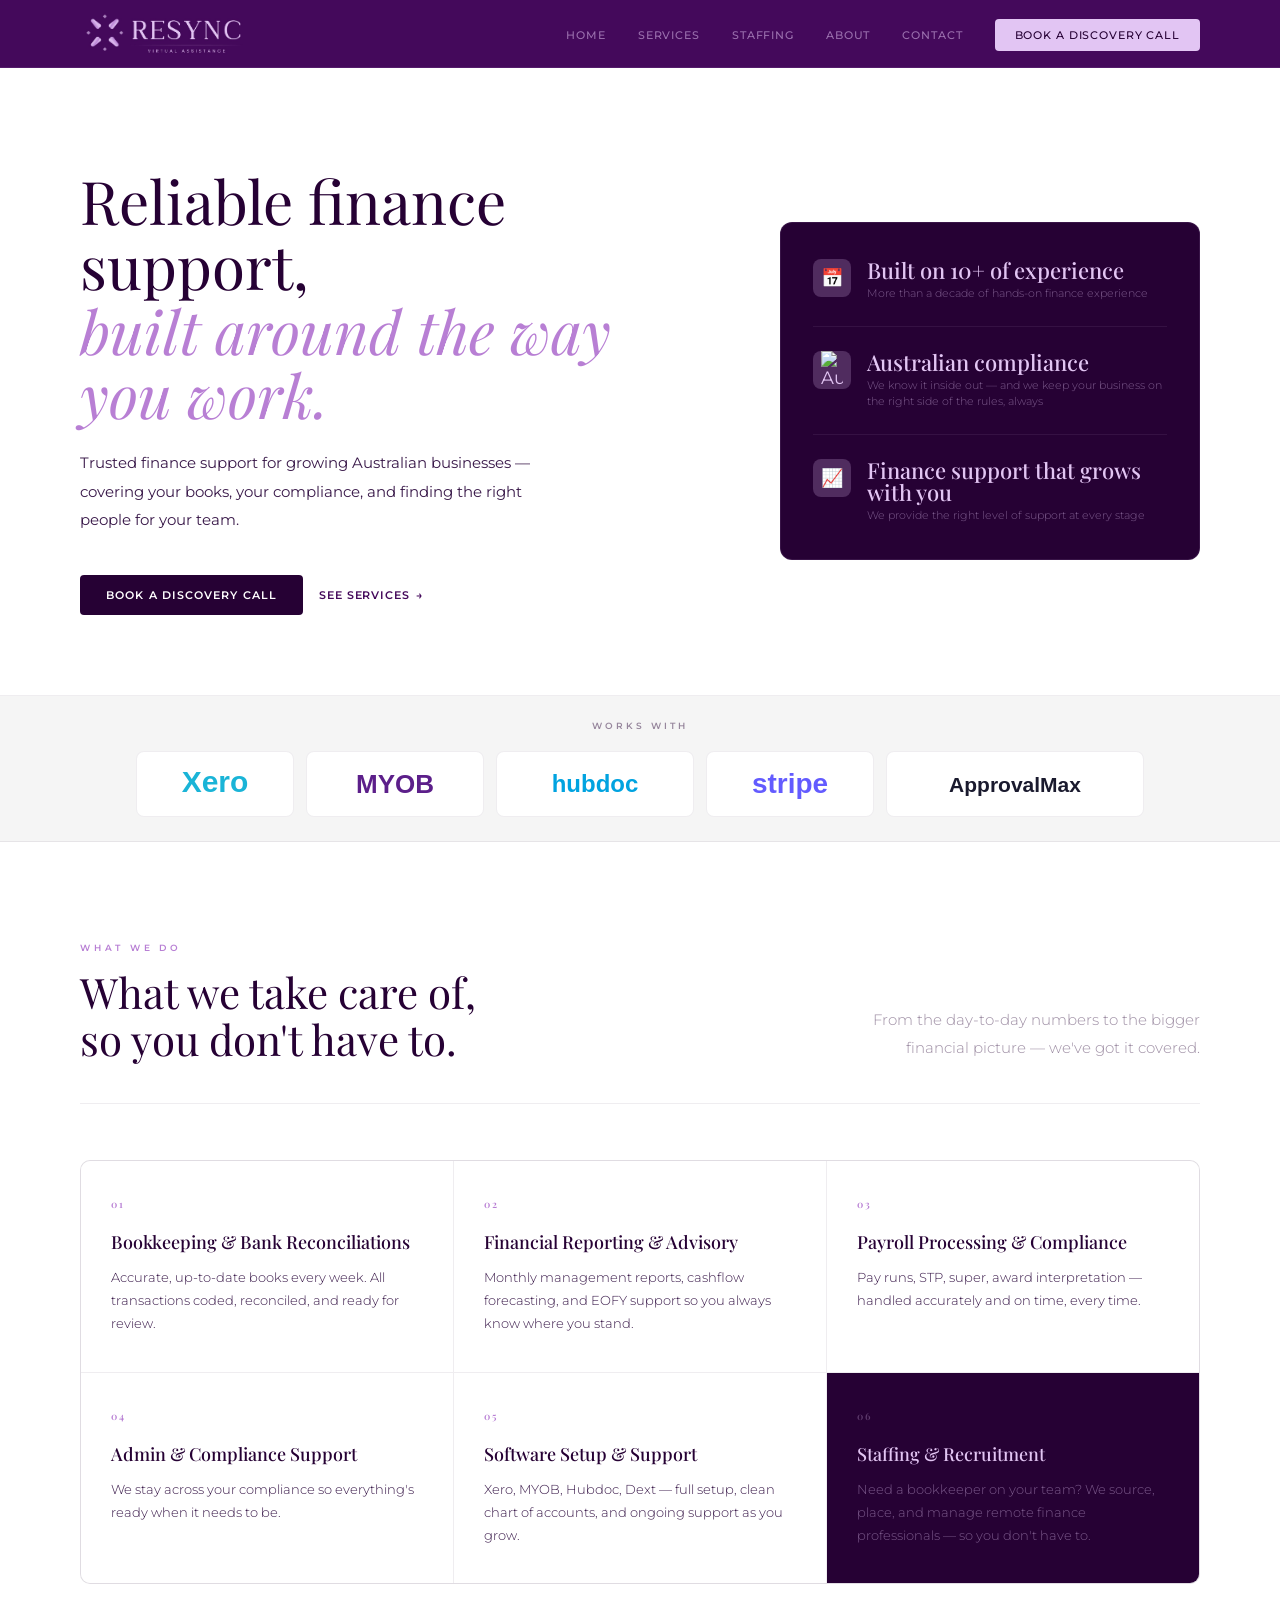
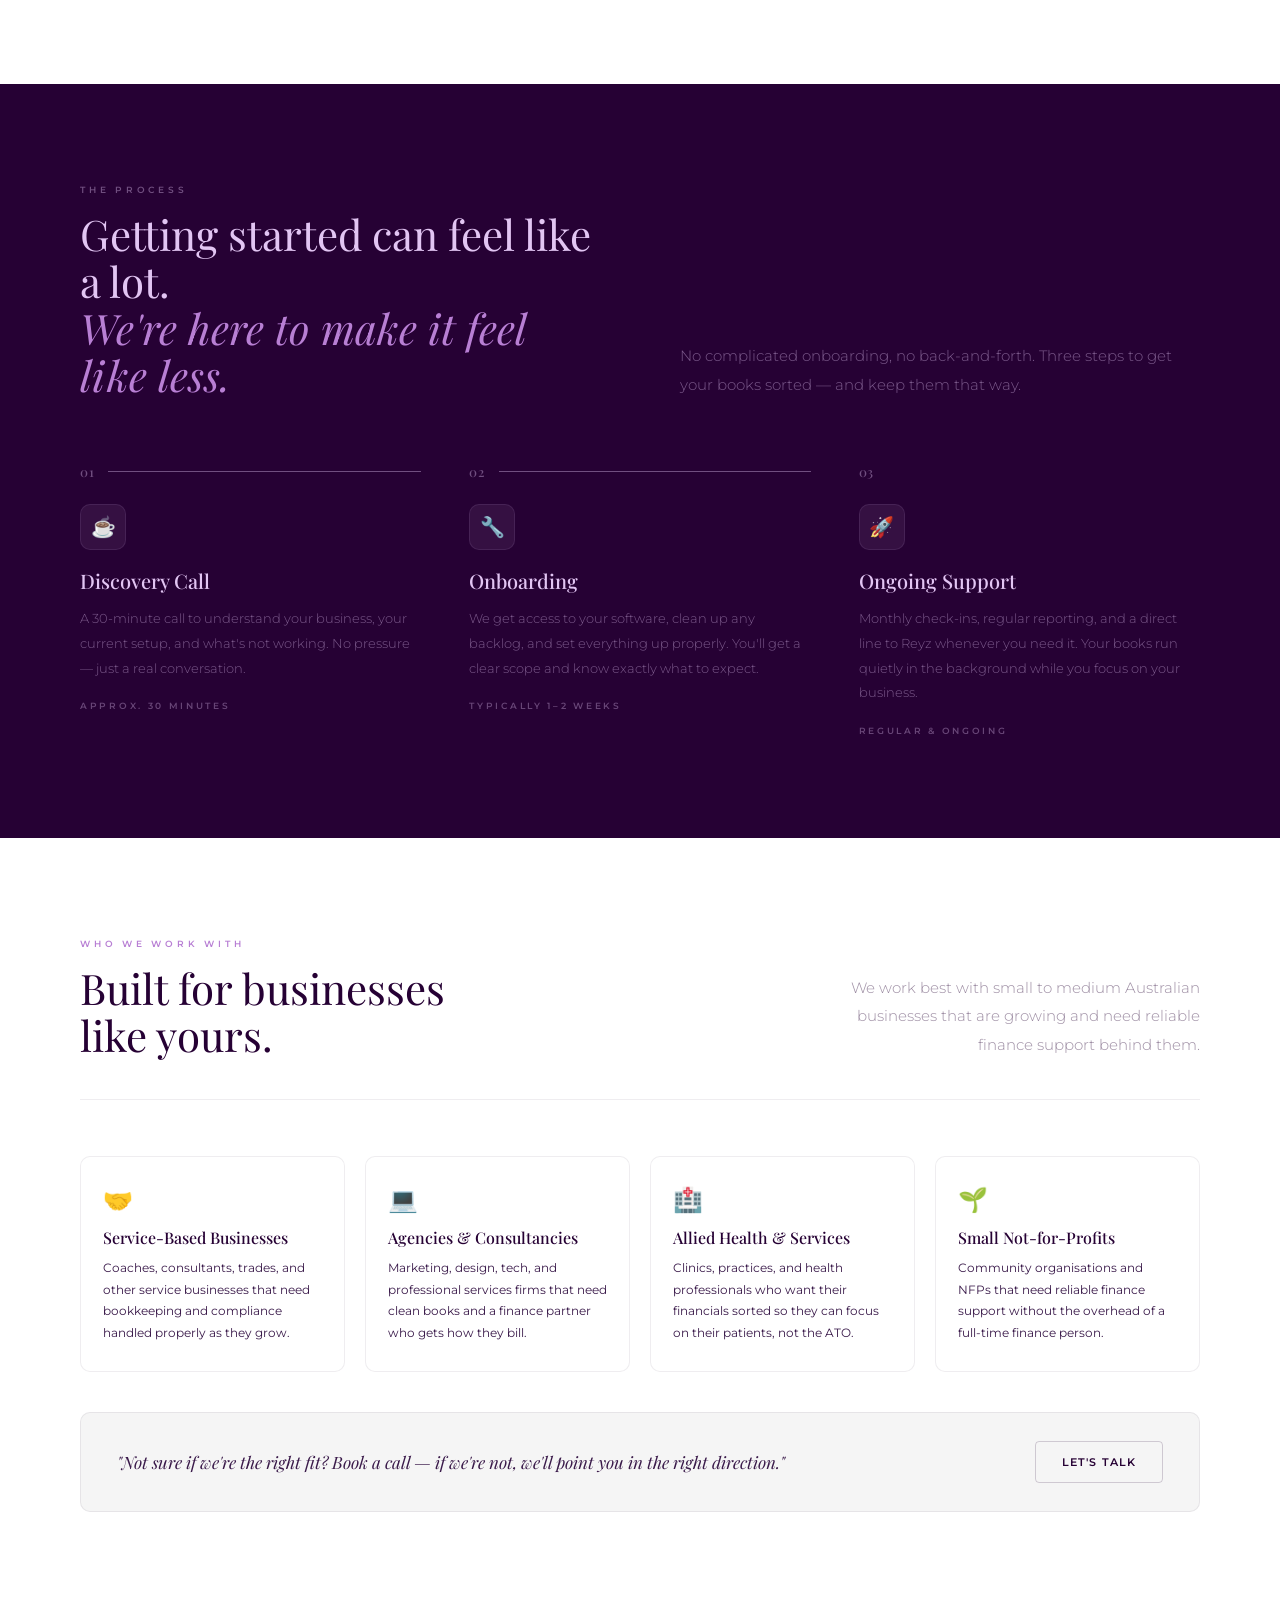
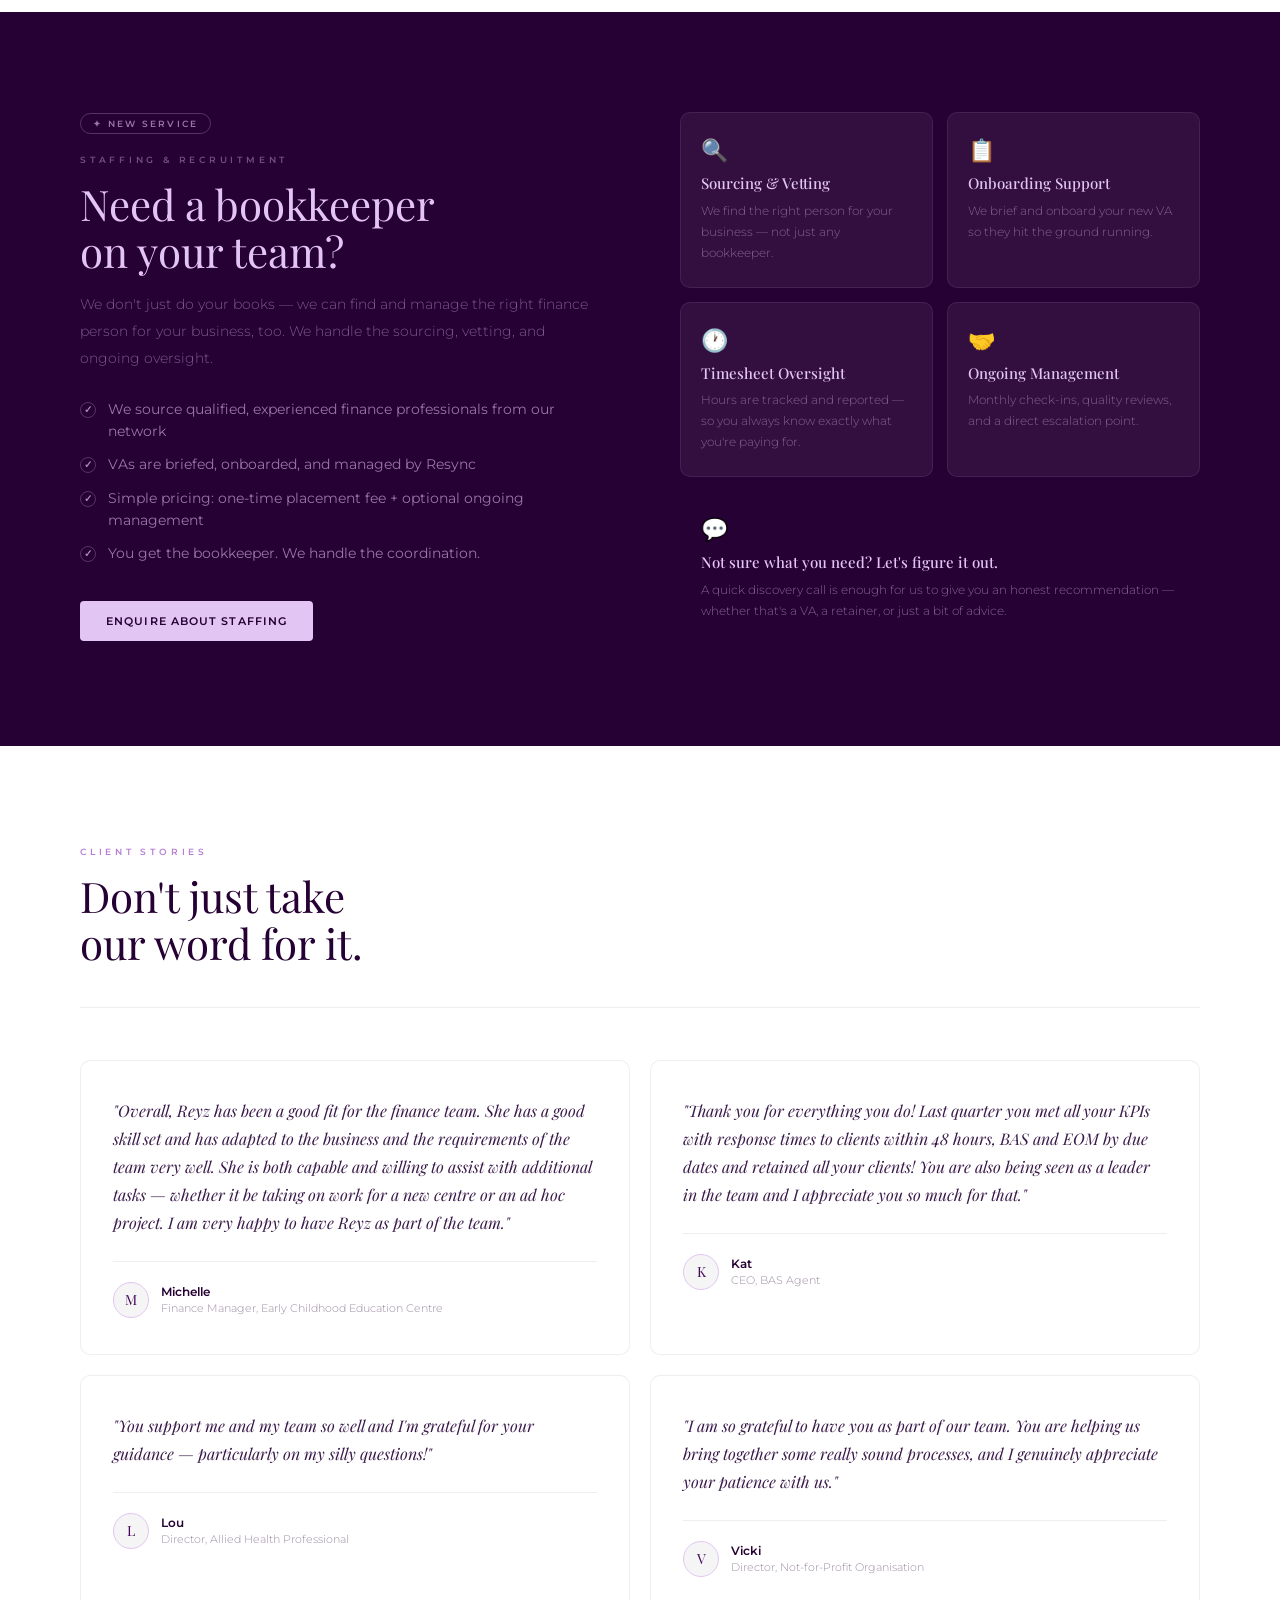
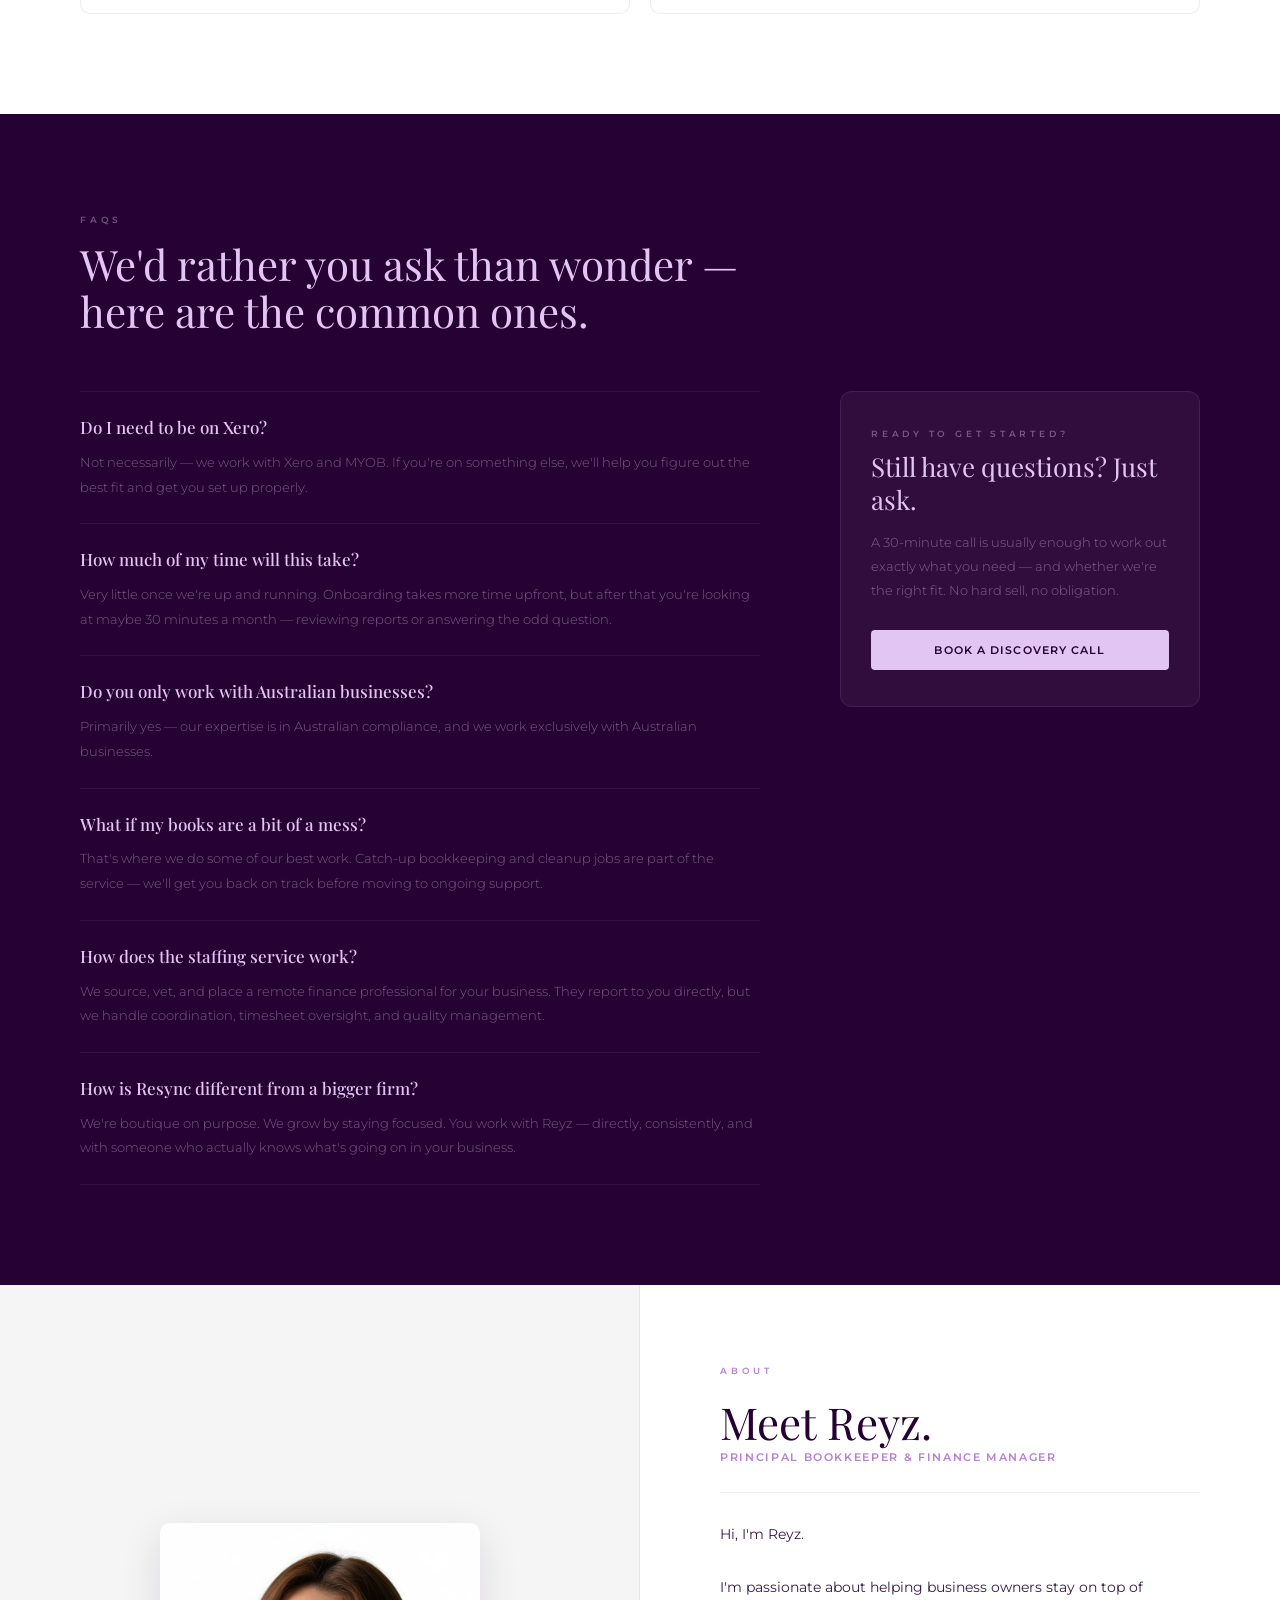
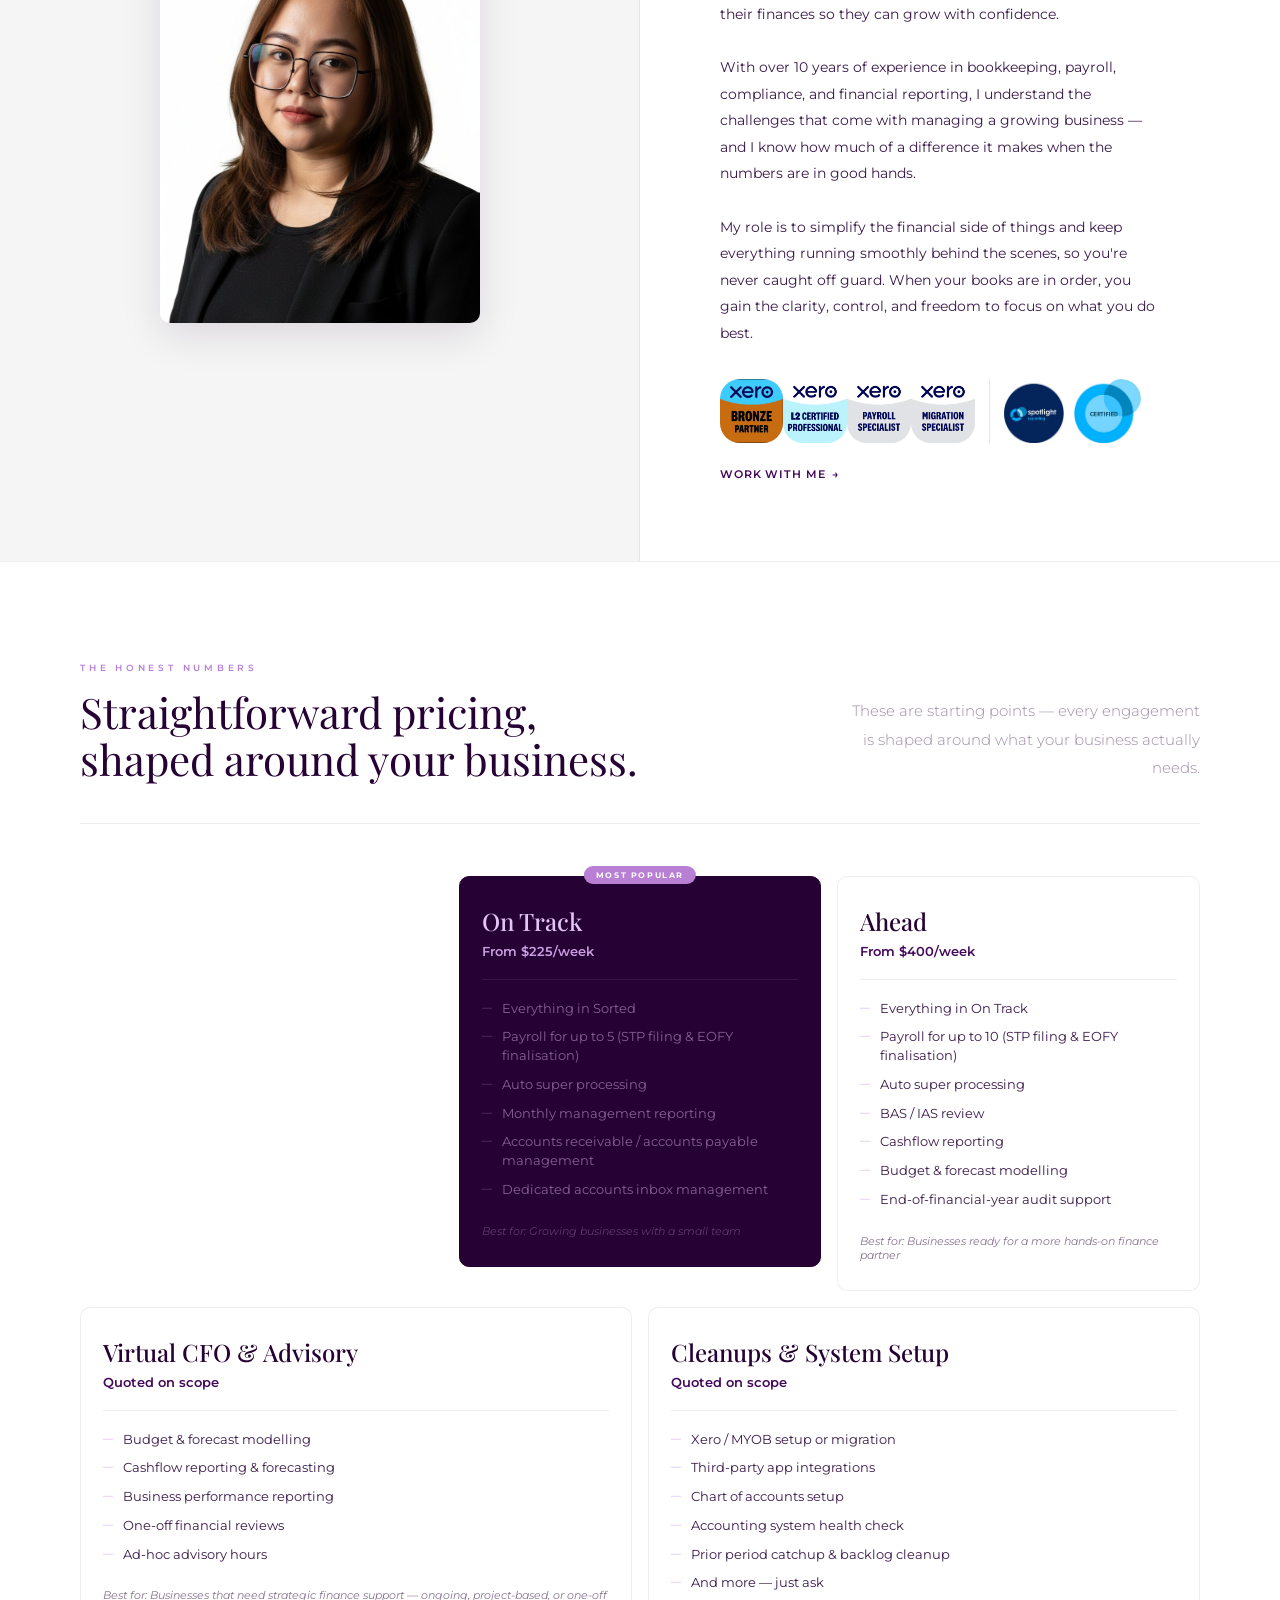
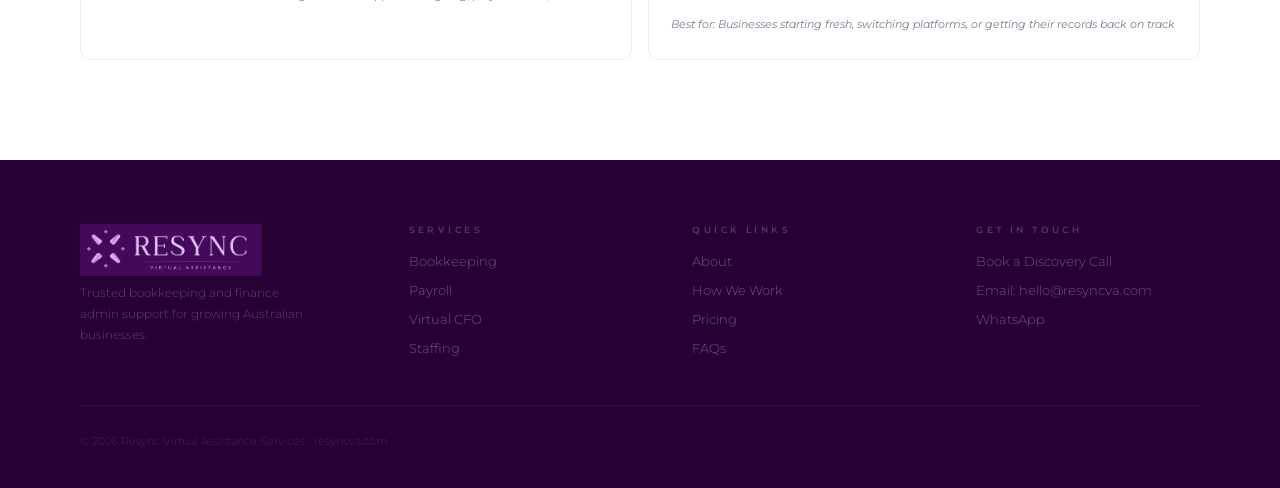
==== index.html @ e1ddf37b "Replace AU flag emoji with flagcdn image for cross-platform support Co-Authored-By: Claude Sonnet 4." ====
<!DOCTYPE html>
<html lang="en">
<head>
<meta charset="UTF-8">
<meta name="viewport" content="width=device-width, initial-scale=1.0">
<title>Resync VA — Website Refresh v3</title>
<link href="https://fonts.googleapis.com/css2?family=Playfair+Display:ital,wght@0,400;0,500;0,600;1,400;1,500&family=Montserrat:wght@300;400;500;600&display=swap" rel="stylesheet">
<link rel="icon" href="images/favicon.ico" type="image/x-icon">
<link rel="stylesheet" href="css/styles.css">
</head>
<body>

<!-- NAV -->
<div class="nav-overlay" id="navOverlay"></div>
<nav>
  <div class="nav-brand">
    <img src="images/logo.png" alt="Resync Virtual Assistance" class="nav-logo">
  </div>
  <button class="nav-toggle" aria-label="Toggle menu">&#9776;</button>
  <ul class="nav-links">
    <li><a href="#home">Home</a></li>
    <li><a href="#services">Services</a></li>
    <li><a href="#staffing">Staffing</a></li>
    <li><a href="#about">About</a></li>
    <li><a href="#faq">Contact</a></li>
    <li><a href="https://outlook.office.com/book/ScheduleaFreeDiscoverySession@resyncva.com/?ismsaljsauthenabled=true" class="nav-cta">Book a Discovery Call</a></li>
  </ul>
</nav>

<!-- ═══ 01 HERO ═══ -->
<section class="hero" id="home">
  <div class="hero-left">
    
    <h1>Reliable finance support,<br><em>built around the way you work.</em></h1>
    <p class="hero-desc">Trusted finance support for growing Australian businesses — covering your books, your compliance, and finding the right people for your team.</p>
    <div class="hero-ctas">
      <a href="https://outlook.office.com/book/ScheduleaFreeDiscoverySession@resyncva.com/?ismsaljsauthenabled=true" class="btn btn-dark">Book a Discovery Call</a>
      <a href="#services" class="link-arrow">See services</a>
    </div>
  </div>
  <div class="hero-right">
    <div class="hero-stat">
      <div class="hero-stat-icon">📅</div>
      <div>
        <div class="hero-stat-n">Built on 10+ of experience</div>
        <div class="hero-stat-label">More than a decade of hands-on finance experience</div>
      </div>
    </div>
    <div class="hero-stat">
      <div class="hero-stat-icon"><img src="https://flagcdn.com/au.svg" alt="Australia" style="width:22px;height:auto;display:block;margin:auto;"></div>
      <div>
        <div class="hero-stat-n">Australian compliance</div>
        <div class="hero-stat-label">We know it inside out — and we keep your business on the right side of the rules, always</div>
      </div>
    </div>
    <div class="hero-stat">
      <div class="hero-stat-icon">📈</div>
      <div>
        <div class="hero-stat-n">Finance support that grows with you</div>
        <div class="hero-stat-label">We provide the right level of support at every stage</div>
      </div>
    </div>
  </div>
</section>

<!-- ═══ 02 TRUST BAR ═══ -->
<div class="trust-bar">
  <span class="trust-label">Works with</span>
  <div class="trust-sep"></div>
  <div class="trust-items">
    <div class="trust-logo-item" title="Xero">
      <img src="images/xero.svg" alt="Xero" class="trust-logo-img">
    </div>
    <div class="trust-logo-item" title="MYOB">
      <img src="images/myob.svg" alt="MYOB" class="trust-logo-img">
    </div>
    <div class="trust-logo-item" title="Hubdoc">
      <img src="images/hubdoc.svg" alt="Hubdoc" class="trust-logo-img">
    </div>
    <div class="trust-logo-item" title="Stripe">
      <img src="images/stripe.svg" alt="Stripe" class="trust-logo-img">
    </div>
    <div class="trust-logo-item" title="ApprovalMax">
      <img src="images/approvalmax.svg" alt="ApprovalMax" class="trust-logo-img">
    </div>
  </div>
</div>

<!-- ═══ 03 SERVICES ═══ -->
<section class="services" id="services">
  <div class="services-top">
    <div>
      <span class="tag">What we do</span>
      <h2 class="heading">What we take care of,<br>so you don't have to.</h2>
    </div>
    <p class="subtext">From the day-to-day numbers to the bigger financial picture — we've got it covered.</p>
  </div>
  <div class="services-grid">
    <div class="service-card">
      <div class="service-num">01</div>
      <h3 class="service-title">Bookkeeping & Bank Reconciliations</h3>
      <p class="service-body">Accurate, up-to-date books every week. All transactions coded, reconciled, and ready for review.</p>
    </div>
    <div class="service-card">
      <div class="service-num">02</div>
      <h3 class="service-title">Financial Reporting & Advisory</h3>
      <p class="service-body">Monthly management reports, cashflow forecasting, and EOFY support so you always know where you stand.</p>
    </div>
    <div class="service-card">
      <div class="service-num">03</div>
      <h3 class="service-title">Payroll Processing & Compliance</h3>
      <p class="service-body">Pay runs, STP, super, award interpretation — handled accurately and on time, every time.</p>
    </div>
    <div class="service-card">
      <div class="service-num">04</div>
      <h3 class="service-title">Admin & Compliance Support</h3>
      <p class="service-body">We stay across your compliance so everything's ready when it needs to be.</p>
    </div>
    <div class="service-card">
      <div class="service-num">05</div>
      <h3 class="service-title">Software Setup & Support</h3>
      <p class="service-body">Xero, MYOB, Hubdoc, Dext — full setup, clean chart of accounts, and ongoing support as you grow.</p>
    </div>
    <div class="service-card featured">
      <div class="service-num">06</div>
      <h3 class="service-title">Staffing & Recruitment</h3>
      <p class="service-body">Need a bookkeeper on your team? We source, place, and manage remote finance professionals — so you don't have to.</p>
    </div>
  </div>
</section>

<!-- ═══ 04 HOW WE WORK ═══ -->
<section class="how" id="how">
  <div class="how-top">
    <div>
      <span class="tag">The Process</span>
      <h2 class="heading">Getting started can feel like a lot.<br><em>We're here to make it feel like less.</em></h2>
    </div>
    <p class="subtext">No complicated onboarding, no back-and-forth. Three steps to get your books sorted — and keep them that way.</p>
  </div>
  <div class="how-steps">
    <div class="how-step">
      <div class="how-step-marker">
        <span class="how-step-num">01</span>
        <div class="how-step-line"></div>
      </div>
      <div class="how-step-icon">☕</div>
      <h3 class="how-step-title">Discovery Call</h3>
      <p class="how-step-body">A 30-minute call to understand your business, your current setup, and what's not working. No pressure — just a real conversation.</p>
      <span class="how-step-time">Approx. 30 minutes</span>
    </div>
    <div class="how-step">
      <div class="how-step-marker">
        <span class="how-step-num">02</span>
        <div class="how-step-line"></div>
      </div>
      <div class="how-step-icon">🔧</div>
      <h3 class="how-step-title">Onboarding</h3>
      <p class="how-step-body">We get access to your software, clean up any backlog, and set everything up properly. You'll get a clear scope and know exactly what to expect.</p>
      <span class="how-step-time">Typically 1–2 weeks</span>
    </div>
    <div class="how-step">
      <div class="how-step-marker">
        <span class="how-step-num">03</span>
        <div class="how-step-line"></div>
      </div>
      <div class="how-step-icon">🚀</div>
      <h3 class="how-step-title">Ongoing Support</h3>
      <p class="how-step-body">Monthly check-ins, regular reporting, and a direct line to Reyz whenever you need it. Your books run quietly in the background while you focus on your business.</p>
      <span class="how-step-time">Regular &amp; ongoing</span>
    </div>
  </div>
</section>

<!-- ═══ 05 WHO WE WORK WITH ═══ -->
<section class="who" id="who">
  <div class="who-top">
    <div>
      <span class="tag">Who we work with</span>
      <h2 class="heading">Built for businesses<br>like yours.</h2>
    </div>
    <p class="subtext">We work best with small to medium Australian businesses that are growing and need reliable finance support behind them.</p>
  </div>
  <div class="who-grid">
    <div class="who-card">
      <div class="who-icon">🤝</div>
      <h3 class="who-title">Service-Based Businesses</h3>
      <p class="who-desc">Coaches, consultants, trades, and other service businesses that need bookkeeping and compliance handled properly as they grow.</p>
    </div>
    <div class="who-card">
      <div class="who-icon">💻</div>
      <h3 class="who-title">Agencies & Consultancies</h3>
      <p class="who-desc">Marketing, design, tech, and professional services firms that need clean books and a finance partner who gets how they bill.</p>
    </div>
    <div class="who-card">
      <div class="who-icon">🏥</div>
      <h3 class="who-title">Allied Health & Services</h3>
      <p class="who-desc">Clinics, practices, and health professionals who want their financials sorted so they can focus on their patients, not the ATO.</p>
    </div>
    <div class="who-card">
      <div class="who-icon">🌱</div>
      <h3 class="who-title">Small Not-for-Profits</h3>
      <p class="who-desc">Community organisations and NFPs that need reliable finance support without the overhead of a full-time finance person.</p>
    </div>
  </div>
  <div class="who-nudge">
    <p class="who-nudge-text">"Not sure if we're the right fit? Book a call — if we're not, we'll point you in the right direction."</p>
    <a href="#faq" class="btn btn-outline">Let's Talk</a>
  </div>
</section>

<!-- ═══ 06 STAFFING ═══ -->
<section class="staffing" id="staffing">
  <div class="staffing-inner">
    <div>
      <div class="new-badge">✦ New Service</div>
      <span class="tag">Staffing & Recruitment</span>
      <h2 class="heading">Need a bookkeeper<br>on your team?</h2>
      <p class="staffing-desc">We don't just do your books — we can find and manage the right finance person for your business, too. We handle the sourcing, vetting, and ongoing oversight.</p>
      <ul class="check-list">
        <li>We source qualified, experienced finance professionals from our network</li>
        <li>VAs are briefed, onboarded, and managed by Resync</li>
        <li>Simple pricing: one-time placement fee + optional ongoing management</li>
        <li>You get the bookkeeper. We handle the coordination.</li>
      </ul>
      <a href="#faq" class="btn btn-dark">Enquire About Staffing</a>
    </div>
    <div class="staffing-cards">
      <div class="staffing-card">
        <div class="staffing-card-icon">🔍</div>
        <h3 class="staffing-card-title">Sourcing & Vetting</h3>
        <p class="staffing-card-desc">We find the right person for your business — not just any bookkeeper.</p>
      </div>
      <div class="staffing-card">
        <div class="staffing-card-icon">📋</div>
        <h3 class="staffing-card-title">Onboarding Support</h3>
        <p class="staffing-card-desc">We brief and onboard your new VA so they hit the ground running.</p>
      </div>
      <div class="staffing-card">
        <div class="staffing-card-icon">🕐</div>
        <h3 class="staffing-card-title">Timesheet Oversight</h3>
        <p class="staffing-card-desc">Hours are tracked and reported — so you always know exactly what you're paying for.</p>
      </div>
      <div class="staffing-card">
        <div class="staffing-card-icon">🤝</div>
        <h3 class="staffing-card-title">Ongoing Management</h3>
        <p class="staffing-card-desc">Monthly check-ins, quality reviews, and a direct escalation point.</p>
      </div>
      <div class="staffing-card full">
        <div class="staffing-card-icon">💬</div>
        <h3 class="staffing-card-title">Not sure what you need? Let's figure it out.</h3>
        <p class="staffing-card-desc">A quick discovery call is enough for us to give you an honest recommendation — whether that's a VA, a retainer, or just a bit of advice.</p>
      </div>
    </div>
  </div>
</section>

<!-- ═══ 07 TESTIMONIALS ═══ -->
<section class="testimonials" id="testimonials">
  <div class="testi-top">
    <div>
      <span class="tag">Client Stories</span>
      <h2 class="heading">Don't just take<br>our word for it.</h2>
    </div>
  </div>
  <div class="testi-grid">
    <div class="testi-card">
      <p class="testi-body">"Overall, Reyz has been a good fit for the finance team. She has a good skill set and has adapted to the business and the requirements of the team very well. She is both capable and willing to assist with additional tasks — whether it be taking on work for a new centre or an ad hoc project. I am very happy to have Reyz as part of the team."</p>
      <div class="testi-rule"></div>
      <div class="testi-author">
        <div class="testi-avatar">M</div>
        <div>
          <div class="testi-name">Michelle</div>
          <div class="testi-role">Finance Manager, Early Childhood Education Centre</div>
        </div>
      </div>
    </div>
    <div class="testi-card">
      <p class="testi-body">"Thank you for everything you do! Last quarter you met all your KPIs with response times to clients within 48 hours, BAS and EOM by due dates and retained all your clients! You are also being seen as a leader in the team and I appreciate you so much for that."</p>
      <div class="testi-rule"></div>
      <div class="testi-author">
        <div class="testi-avatar">K</div>
        <div>
          <div class="testi-name">Kat</div>
          <div class="testi-role">CEO, BAS Agent</div>
        </div>
      </div>
    </div>
    <div class="testi-card">
      <p class="testi-body">"You support me and my team so well and I'm grateful for your guidance — particularly on my silly questions!"</p>
      <div class="testi-rule"></div>
      <div class="testi-author">
        <div class="testi-avatar">L</div>
        <div>
          <div class="testi-name">Lou</div>
          <div class="testi-role">Director, Allied Health Professional</div>
        </div>
      </div>
    </div>
    <div class="testi-card">
      <p class="testi-body">"I am so grateful to have you as part of our team. You are helping us bring together some really sound processes, and I genuinely appreciate your patience with us."</p>
      <div class="testi-rule"></div>
      <div class="testi-author">
        <div class="testi-avatar">V</div>
        <div>
          <div class="testi-name">Vicki</div>
          <div class="testi-role">Director, Not-for-Profit Organisation</div>
        </div>
      </div>
    </div>
  </div>
</section>

<!-- ═══ 08 FAQ ═══ -->
<section class="faq" id="faq">
  <span class="tag">FAQs</span>
  <h2 class="heading">We'd rather you ask than wonder —<br>here are the common ones.</h2>
  <div class="faq-inner">
    <div class="faq-list">
      <div class="faq-item">
        <h3 class="faq-q">Do I need to be on Xero?</h3>
        <p class="faq-a">Not necessarily — we work with Xero and MYOB. If you're on something else, we'll help you figure out the best fit and get you set up properly.</p>
      </div>
      <div class="faq-item">
        <h3 class="faq-q">How much of my time will this take?</h3>
        <p class="faq-a">Very little once we're up and running. Onboarding takes more time upfront, but after that you're looking at maybe 30 minutes a month — reviewing reports or answering the odd question.</p>
      </div>
      <div class="faq-item">
        <h3 class="faq-q">Do you only work with Australian businesses?</h3>
        <p class="faq-a">Primarily yes — our expertise is in Australian compliance, and we work exclusively with Australian businesses.</p>
      </div>
      <div class="faq-item">
        <h3 class="faq-q">What if my books are a bit of a mess?</h3>
        <p class="faq-a">That's where we do some of our best work. Catch-up bookkeeping and cleanup jobs are part of the service — we'll get you back on track before moving to ongoing support.</p>
      </div>
      <div class="faq-item">
        <h3 class="faq-q">How does the staffing service work?</h3>
        <p class="faq-a">We source, vet, and place a remote finance professional for your business. They report to you directly, but we handle coordination, timesheet oversight, and quality management.</p>
      </div>
      <div class="faq-item">
        <h3 class="faq-q">How is Resync different from a bigger firm?</h3>
        <p class="faq-a">We're boutique on purpose. We grow by staying focused. You work with Reyz — directly, consistently, and with someone who actually knows what's going on in your business.</p>
      </div>
    </div>
    <div class="faq-cta">
      <span class="tag">Ready to get started?</span>
      <h3 class="faq-cta-head">Still have questions? Just ask.</h3>
      <p class="faq-cta-body">A 30-minute call is usually enough to work out exactly what you need — and whether we're the right fit. No hard sell, no obligation.</p>
      <a href="https://outlook.office.com/book/ScheduleaFreeDiscoverySession@resyncva.com/?ismsaljsauthenabled=true" class="btn btn-dark">Book a Discovery Call</a>
    </div>
  </div>
</section>

<!-- ═══ 09 ABOUT ═══ -->
<section class="about" id="about">
  <div class="about-left">
    <img src="images/about-photo.png" alt="About" class="about-photo">
  </div>
  <div class="about-right">
    <span class="tag">About</span>
    <h2 class="about-name">Meet Reyz.</h2>
    <div class="about-role">Principal Bookkeeper & Finance Manager</div>
    <p class="about-body">Hi, I'm Reyz.<br><br>I'm passionate about helping business owners stay on top of their finances so they can grow with confidence.<br><br>With over 10 years of experience in bookkeeping, payroll, compliance, and financial reporting, I understand the challenges that come with managing a growing business — and I know how much of a difference it makes when the numbers are in good hands.<br><br>My role is to simplify the financial side of things and keep everything running smoothly behind the scenes, so you're never caught off guard. When your books are in order, you gain the clarity, control, and freedom to focus on what you do best.</p>
    <div class="about-badges">
      <div class="about-badge-item"><img src="images/xero-bronze-partner.png" alt="Xero Bronze Partner" ></div><div class="about-badge-item"><img src="images/xero-l2-certified.png" alt="Xero L2 Certified Professional" ></div><div class="about-badge-item"><img src="images/xero-payroll-specialist.png" alt="Xero Payroll Specialist" ></div><div class="about-badge-item"><img src="images/xero-migration-specialist.png" alt="Xero Migration Specialist" ></div>
      <div class="about-badge-sep"></div>
      <div class="about-badge-item about-badge-item--plain">
        <img src="images/spotlight-reporting-certified.png" alt="Spotlight Reporting Certified" >
      </div>
      <div class="about-badge-item about-badge-item--plain about-badge-item--offset">
        <img src="images/spotlight-certified.png" alt="Spotlight Certified" >
      </div>
      
    </div>
    <a href="#faq" class="link-arrow">Work with me</a>
  </div>
</section>

<!-- ═══ 10 PRICING ═══ -->
<section class="pricing" id="pricing">
  <div class="pricing-top">
    <div>
      <span class="tag">The Honest Numbers</span>
      <h2 class="heading">Straightforward pricing,<br>shaped around your business.</h2>
    </div>
    <p class="subtext">These are starting points — every engagement is shaped around what your business actually needs.</p>
  </div>
  <div class="pricing-grid">
    <div class="pricing-card">
      <h3 class="pricing-name">Sorted</h3>
      <div class="pricing-price">From $125/week</div>
      <ul class="pricing-features">
        <li>Bookkeeping & bank reconciliations</li>
        <li>Receipts and document management</li>
        <li>Basic monthly P&L reporting</li>
        <li>Payroll for 1–2 employees (STP filing & EOFY finalisation)</li>
        <li>Auto super processing</li>
      </ul>
      <div class="pricing-note">Best for: Sole traders & small businesses just getting started</div>
    </div>
    <div class="pricing-card featured">
      <div class="pricing-badge">Most Popular</div>
      <h3 class="pricing-name">On Track</h3>
      <div class="pricing-price">From $225/week</div>
      <ul class="pricing-features">
        <li>Everything in Sorted</li>
        <li>Payroll for up to 5 (STP filing & EOFY finalisation)</li>
        <li>Auto super processing</li>
        <li>Monthly management reporting</li>
        <li>Accounts receivable / accounts payable management</li>
        <li>Dedicated accounts inbox management</li>
      </ul>
      <div class="pricing-note">Best for: Growing businesses with a small team</div>
    </div>
    <div class="pricing-card">
      <h3 class="pricing-name">Ahead</h3>
      <div class="pricing-price">From $400/week</div>
      <ul class="pricing-features">
        <li>Everything in On Track</li>
        <li>Payroll for up to 10 (STP filing & EOFY finalisation)</li>
        <li>Auto super processing</li>
        <li>BAS / IAS review</li>
        <li>Cashflow reporting</li>
        <li>Budget & forecast modelling</li>
        <li>End-of-financial-year audit support</li>
      </ul>
      <div class="pricing-note">Best for: Businesses ready for a more hands-on finance partner</div>
    </div>
    <div class="pricing-bottom">
      <div class="pricing-card">
        <h3 class="pricing-name">Virtual CFO & Advisory</h3>
        <div class="pricing-price">Quoted on scope</div>
        <ul class="pricing-features">
          <li>Budget & forecast modelling</li>
          <li>Cashflow reporting & forecasting</li>
          <li>Business performance reporting</li>
          <li>One-off financial reviews</li>
          <li>Ad-hoc advisory hours</li>
        </ul>
        <div class="pricing-note">Best for: Businesses that need strategic finance support — ongoing, project-based, or one-off</div>
      </div>
      <div class="pricing-card">
        <h3 class="pricing-name">Cleanups & System Setup</h3>
        <div class="pricing-price">Quoted on scope</div>
        <ul class="pricing-features">
          <li>Xero / MYOB setup or migration</li>
          <li>Third-party app integrations</li>
          <li>Chart of accounts setup</li>
          <li>Accounting system health check</li>
          <li>Prior period catchup & backlog cleanup</li>
          <li>And more — just ask</li>
        </ul>
        <div class="pricing-note">Best for: Businesses starting fresh, switching platforms, or getting their records back on track</div>
      </div>
    </div>
  </div>
</section>

<!-- FOOTER -->
<footer>
  <div class="footer-top">
    <div>
      <img src="images/logo.png" alt="Resync Virtual Assistance" class="footer-logo">
      <p class="footer-tagline">Trusted bookkeeping and finance admin support for growing Australian businesses.</p>
    </div>
    <div>
      <div class="footer-col-head">Services</div>
      <ul class="footer-links">
        <li><a href="#services">Bookkeeping</a></li>
        <li><a href="#services">Payroll</a></li>
        <li><a href="#services">Virtual CFO</a></li>
        <li><a href="#staffing">Staffing</a></li>
      </ul>
    </div>
    <div>
      <div class="footer-col-head">Quick Links</div>
      <ul class="footer-links">
        <li><a href="#about">About</a></li>
        <li><a href="#how">How We Work</a></li>
        <li><a href="#pricing">Pricing</a></li>
        <li><a href="#faq">FAQs</a></li>
      </ul>
    </div>
    <div>
      <div class="footer-col-head">Get in Touch</div>
      <ul class="footer-links">
        <li><a href="https://outlook.office.com/book/ScheduleaFreeDiscoverySession@resyncva.com/?ismsaljsauthenabled=true">Book a Discovery Call</a></li>
        <li><a href="mailto:hello@resyncva.com">Email: hello@resyncva.com</a></li>
        <li><a href="#">WhatsApp</a></li>
      </ul>
    </div>
  </div>
  <div class="footer-bottom">
    <div class="footer-copy">© 2026 Resync Virtual Assistance Services · resyncva.com</div>

  </div>
</footer>

<script src="js/main.js"></script>
</body>
</html>
---- css/styles.css ----
/* ═══════════════════════════════════════
   LOGOS
═══════════════════════════════════════ */
.nav-logo    { height: 50px; width: auto; display: block; }
.footer-logo { height: 52px; width: auto; display: block; margin-bottom: 14px; }

/* ═══════════════════════════════════════
   ABOUT SECTION
═══════════════════════════════════════ */
.about-photo {
  width: 320px;
  height: 400px;
  object-fit: cover;
  object-position: center top;
  display: block;
  border-radius: 10px;
  box-shadow: 0 12px 40px rgba(38,1,52,0.12);
}

.about-badges {
  display: flex;
  align-items: center;
  gap: 0;
  margin-bottom: 24px;
  background: #ffffff;
  flex-wrap: nowrap;
}

.about-badge-item {
  border-radius: 20px;
  overflow: hidden;
  flex-shrink: 0;
  line-height: 0;
  background: #ffffff;
}

.about-badge-item img {
  height: 64px;
  width: auto;
  display: block;
  mix-blend-mode: multiply;
}

.about-badge-item--plain img {
  mix-blend-mode: normal;
}

.about-badge-item--offset {
  margin-left: 10px;
}

.about-badge-sep {
  width: 1px;
  height: 64px;
  background: rgba(38,1,52,0.1);
  flex-shrink: 0;
  margin: 0 14px;
}

/* ═══════════════════════════════════════
   SECTION SUBTEXT VARIANTS
═══════════════════════════════════════ */
.services-top .subtext,
.who-top .subtext,
.pricing-top .subtext {
  text-align: right;
  max-width: 360px;
}

.who-top .subtext { max-width: 380px; }

/* ═══════════════════════════════════════
   FAQ CTA
═══════════════════════════════════════ */
.faq-cta .btn-dark {
  display: block;
  text-align: center;
}

/* ═══════════════════════════════════════
   SCROLL FADE-IN
═══════════════════════════════════════ */
.fade-item {
  opacity: 0;
  transform: translateY(20px);
  /* transition is set via inline style in main.js to override card-level transitions */
}
.fade-item.visible {
  opacity: 1;
  transform: translateY(0);
}

/* ═══════════════════════════════════════
   TOKENS
═══════════════════════════════════════ */
:root {
  --plum:    #260134;
  --purple:  #44095b;
  --lav:     #e2c5f3;
  --soft:    #f5f5f5;
  --mid:     #c89ee0;
  --accent:  #b87fd4;
  --white:   #ffffff;
  --ink:     #1a0124;
  --text:    #3a1a4a;
  --muted:   rgba(38,1,52,0.45);
  --border:  rgba(38,1,52,0.07);
  --serif:   'Playfair Display', Georgia, serif;
  --sans:    'Montserrat', Arial, sans-serif;
}

*, *::before, *::after { margin: 0; padding: 0; box-sizing: border-box; }
html { scroll-behavior: smooth; }
body {
  font-family: var(--sans);
  background: var(--white);
  color: var(--plum);
  overflow-x: hidden;
  -webkit-font-smoothing: antialiased;
}


/* ═══════════════════════════════════════
   NAV
═══════════════════════════════════════ */
nav {
  background: var(--purple);
  border-bottom: 1px solid rgba(226,197,243,0.1);
  padding: 0 80px;
  display: flex;
  align-items: center;
  justify-content: space-between;
  height: 68px;
  position: sticky;
  top: 0;
  z-index: 100;
}

.nav-brand {
  display: flex;
  flex-direction: column;
}

.nav-name {
  font-family: var(--serif);
  font-size: 19px;
  font-weight: 500;
  color: var(--lav);
  letter-spacing: 0.1em;
}

.nav-sub {
  font-size: 8px;
  font-weight: 500;
  letter-spacing: 0.3em;
  text-transform: uppercase;
  color: rgba(226,197,243,0.38);
  margin-top: 1px;
}

.nav-links {
  display: flex;
  align-items: center;
  gap: 32px;
  list-style: none;
}

.nav-links a {
  font-size: 11px;
  font-weight: 500;
  letter-spacing: 0.08em;
  text-transform: uppercase;
  color: rgba(226,197,243,0.55);
  text-decoration: none;
  transition: color 0.2s;
}

.nav-links a:hover { color: var(--lav); }

.nav-cta {
  background: var(--lav) !important;
  color: var(--plum) !important;
  padding: 9px 20px !important;
  border-radius: 4px;
  letter-spacing: 0.08em !important;
}

/* ═══════════════════════════════════════
   SHARED
═══════════════════════════════════════ */
.section { padding: 100px 80px; }
.section-sm { padding: 72px 80px; }

.tag {
  display: block;
  font-size: 9px;
  font-weight: 600;
  letter-spacing: 0.42em;
  text-transform: uppercase;
  color: var(--accent);
  margin-bottom: 16px;
}

.heading {
  font-family: var(--serif);
  font-size: 42px;
  font-weight: 400;
  line-height: 1.12;
  color: var(--plum);
}

.heading em {
  font-style: italic;
  color: var(--accent);
}

.subtext {
  font-size: 15px;
  font-weight: 300;
  line-height: 1.9;
  color: var(--muted);
  max-width: 500px;
  margin-top: 16px;
}

.rule {
  height: 1px;
  background: var(--border);
}

/* Buttons */
.btn {
  display: inline-block;
  font-family: var(--sans);
  font-size: 11px;
  font-weight: 600;
  letter-spacing: 0.1em;
  text-transform: uppercase;
  text-decoration: none;
  padding: 13px 26px;
  border-radius: 4px;
  transition: opacity 0.2s, transform 0.15s;
}

.btn:hover { opacity: 0.85; transform: translateY(-1px); }

.btn-dark {
  background: var(--plum);
  color: var(--white);
}

.btn-outline {
  border: 1.5px solid rgba(38,1,52,0.18);
  color: var(--plum);
}

.btn-outline:hover {
  border-color: var(--plum);
  opacity: 1;
}

.link-arrow {
  display: inline-flex;
  align-items: center;
  gap: 6px;
  font-size: 11px;
  font-weight: 600;
  letter-spacing: 0.08em;
  text-transform: uppercase;
  color: var(--purple);
  text-decoration: none;
  transition: gap 0.2s;
}

.link-arrow:hover { gap: 10px; }
.link-arrow::after { content: '→'; }

/* ═══════════════════════════════════════
   01 — HERO
═══════════════════════════════════════ */
.hero {
  background: var(--white);
  padding: 100px 80px 80px;
  display: grid;
  grid-template-columns: 1fr 420px;
  gap: 80px;
  align-items: center;
  border-bottom: 1px solid var(--border);
  animation: fadeUp 0.7s cubic-bezier(.16,1,.3,1) both;
}

@keyframes fadeUp {
  from { opacity: 0; transform: translateY(20px); }
  to   { opacity: 1; transform: translateY(0); }
}

.hero-eyebrow {
  display: inline-flex;
  align-items: center;
  gap: 10px;
  font-size: 9px;
  font-weight: 600;
  letter-spacing: 0.38em;
  text-transform: uppercase;
  color: var(--accent);
  margin-bottom: 28px;
}

.hero-eyebrow::before {
  content: '';
  display: block;
  width: 28px;
  height: 1px;
  background: var(--lav);
}

.hero h1 {
  font-family: var(--serif);
  font-size: 60px;
  font-weight: 400;
  line-height: 1.08;
  color: var(--plum);
  margin-bottom: 22px;
}

.hero h1 em {
  font-style: italic;
  color: var(--accent);
}

.hero-desc {
  font-size: 15px;
  font-weight: 400;
  line-height: 1.9;
  color: var(--text);
  max-width: 480px;
  margin-bottom: 40px;
}

.hero-ctas {
  display: flex;
  align-items: center;
  gap: 16px;
}

.hero-right {
  background: var(--plum);
  border-radius: 12px;
  border: 1px solid rgba(226,197,243,0.1);
  padding: 36px 32px;
  display: flex;
  flex-direction: column;
  gap: 24px;
}

.hero-stat {
  display: flex;
  align-items: flex-start;
  gap: 16px;
  padding-bottom: 24px;
  border-bottom: 1px solid rgba(226,197,243,0.08);
}

.hero-stat:last-child {
  padding-bottom: 0;
  border-bottom: none;
}

.hero-stat-icon {
  width: 38px;
  height: 38px;
  border-radius: 8px;
  background: rgba(226,197,243,0.22);
  display: flex;
  align-items: center;
  justify-content: center;
  font-size: 18px;
  color: var(--lav);
  flex-shrink: 0;
}

.hero-stat-n {
  font-family: var(--serif);
  font-size: 22px;
  font-weight: 500;
  color: var(--lav);
  line-height: 1;
  margin-bottom: 4px;
}

.hero-stat-label {
  font-size: 11px;
  font-weight: 300;
  color: rgba(226,197,243,0.45);
  line-height: 1.5;
}

/* ═══════════════════════════════════════
   02 — TRUST BAR
═══════════════════════════════════════ */
.trust-bar {
  background: var(--soft);
  border-bottom: 1px solid var(--border);
  padding: 24px 80px;
  display: flex;
  flex-direction: column;
  align-items: center;
  gap: 20px;
}

.trust-label {
  font-size: 9px;
  font-weight: 600;
  letter-spacing: 0.35em;
  text-transform: uppercase;
  color: var(--muted);
  text-align: center;
}

.trust-sep {
  display: none;
}

.trust-items {
  display: flex;
  align-items: center;
  justify-content: center;
  gap: 12px;
  flex-wrap: wrap;
}

.trust-pill {
  font-size: 11px;
  font-weight: 500;
  color: var(--muted);
  padding: 4px 12px;
  border: 1px solid var(--border);
  border-radius: 20px;
  background: var(--white);
  letter-spacing: 0.03em;
}

/* ═══════════════════════════════════════
   03 — SERVICES
═══════════════════════════════════════ */
.services {
  padding: 100px 80px;
  background: var(--white);
}

.services-top {
  display: flex;
  justify-content: space-between;
  align-items: flex-end;
  margin-bottom: 56px;
  gap: 60px;
  padding-bottom: 40px;
  border-bottom: 1px solid var(--border);
}

.services-grid {
  display: grid;
  grid-template-columns: repeat(3, 1fr);
  gap: 1px;
  background: var(--border);
  border: 1px solid var(--border);
  border-radius: 10px;
  overflow: hidden;
}

.service-card {
  background: var(--white);
  padding: 36px 30px;
  transition: background 0.2s;
  position: relative;
}

.service-card:hover { background: var(--soft); }

.service-num {
  font-size: 10px;
  font-weight: 600;
  letter-spacing: 0.2em;
  color: var(--accent);
  margin-bottom: 20px;
  font-family: var(--serif);
}

.service-title {
  font-family: var(--serif);
  font-size: 18px;
  font-weight: 500;
  color: var(--plum);
  margin-bottom: 12px;
  line-height: 1.3;
}

.service-body {
  font-size: 12.5px;
  font-weight: 300;
  line-height: 1.85;
  color: var(--text);
}

.service-card.featured {
  background: var(--plum);
}

.service-card.featured:hover { background: var(--purple); }
.service-card.featured .service-num { color: rgba(226,197,243,0.3); }
.service-card.featured .service-title { color: var(--lav); }
.service-card.featured .service-body  { color: rgba(226,197,243,0.45); }

/* ═══════════════════════════════════════
   04 — HOW WE WORK
═══════════════════════════════════════ */
.how {
  padding: 100px 80px;
  background: var(--plum);
}

.how-top {
  display: grid;
  grid-template-columns: 1fr 1fr;
  gap: 80px;
  align-items: end;
  margin-bottom: 64px;
}
.how .heading { color: var(--lav); }
.how .subtext { color: rgba(226,197,243,0.45); }
.how .tag { color: rgba(226,197,243,0.4); }

.how-steps {
  display: grid;
  grid-template-columns: repeat(3, 1fr);
  gap: 48px;
}

.how-step {
  position: relative;
}

.how-step-marker {
  display: flex;
  align-items: center;
  gap: 14px;
  margin-bottom: 24px;
}

.how-step-num {
  font-family: var(--serif);
  font-size: 13px;
  font-weight: 500;
  color: rgba(226,197,243,0.4);
  letter-spacing: 0.05em;
}

.how-step-line {
  flex: 1;
  height: 1px;
  background: var(--lav);
  opacity: 0.4;
}

.how-step:last-child .how-step-line { display: none; }

.how-step-icon {
  width: 46px;
  height: 46px;
  border-radius: 10px;
  background: rgba(226,197,243,0.08);
  border: 1px solid rgba(226,197,243,0.1);
  display: flex;
  align-items: center;
  justify-content: center;
  font-size: 20px;
  margin-bottom: 18px;
}

.how-step-title {
  font-family: var(--serif);
  font-size: 20px;
  font-weight: 500;
  color: var(--lav);
  margin-bottom: 12px;
  line-height: 1.3;
}

.how-step-body {
  font-size: 13px;
  font-weight: 300;
  line-height: 1.9;
  color: rgba(226,197,243,0.45);
  margin-bottom: 14px;
}

.how-step-time {
  font-size: 9px;
  font-weight: 600;
  letter-spacing: 0.3em;
  text-transform: uppercase;
  color: rgba(226,197,243,0.35);
}

/* ═══════════════════════════════════════
   05 — WHO WE WORK WITH
═══════════════════════════════════════ */
.who {
  padding: 100px 80px;
  background: var(--white);
}

.who-top {
  display: flex;
  justify-content: space-between;
  align-items: flex-end;
  margin-bottom: 56px;
  gap: 60px;
  padding-bottom: 40px;
  border-bottom: 1px solid var(--border);
}

.who-grid {
  display: grid;
  grid-template-columns: repeat(4, 1fr);
  gap: 16px;
  gap: 20px;
  margin-bottom: 40px;
}

.who-card {
  padding: 28px 22px;
  border: 1px solid var(--border);
  border-radius: 10px;
  transition: border-color 0.2s, box-shadow 0.2s;
  background: var(--white);
}

.who-card:hover {
  border-color: var(--lav);
  box-shadow: 0 4px 24px rgba(38,1,52,0.05);
}

.who-icon {
  font-size: 24px;
  margin-bottom: 14px;
}

.who-title {
  font-family: var(--serif);
  font-size: 16px;
  font-weight: 500;
  color: var(--plum);
  margin-bottom: 8px;
  line-height: 1.3;
}

.who-desc {
  font-size: 12px;
  font-weight: 400;
  line-height: 1.8;
  color: var(--text);
}

.who-nudge {
  background: var(--soft);
  border: 1px solid var(--border);
  border-radius: 10px;
  padding: 28px 36px;
  display: flex;
  align-items: center;
  justify-content: space-between;
  gap: 40px;
}

.who-nudge-text {
  font-family: var(--serif);
  font-style: italic;
  font-size: 17px;
  color: var(--text);
  line-height: 1.6;
}

/* ═══════════════════════════════════════
   06 — STAFFING ARM
═══════════════════════════════════════ */
.staffing {
  padding: 100px 80px;
  background: var(--plum);
}

.staffing-inner {
  display: grid;
  grid-template-columns: 1fr 1fr;
  gap: 80px;
  align-items: start;
}
.staffing .heading { color: var(--lav); }
.staffing .tag { color: rgba(226,197,243,0.4); }

.new-badge {
  display: inline-flex;
  align-items: center;
  gap: 6px;
  border: 1.5px solid rgba(226,197,243,0.25);
  color: rgba(226,197,243,0.6);
  font-size: 9px;
  font-weight: 600;
  letter-spacing: 0.25em;
  text-transform: uppercase;
  padding: 4px 12px;
  border-radius: 20px;
  margin-bottom: 20px;
}

.staffing-desc {
  font-size: 14px;
  font-weight: 300;
  line-height: 1.9;
  color: rgba(226,197,243,0.45);
  margin-top: 16px;
  margin-bottom: 28px;
}

.check-list {
  list-style: none;
  display: flex;
  flex-direction: column;
  gap: 12px;
  margin-bottom: 36px;
}

.check-list li {
  display: flex;
  align-items: flex-start;
  gap: 12px;
  font-size: 13.5px;
  font-weight: 400;
  color: rgba(226,197,243,0.6);
  line-height: 1.6;
}

.check-list li::before {
  content: '✓';
  font-size: 10px;
  color: rgba(226,197,243,0.7);
  font-weight: 700;
  flex-shrink: 0;
  margin-top: 3px;
  width: 16px;
  height: 16px;
  border-radius: 50%;
  border: 1.5px solid rgba(226,197,243,0.25);
  display: flex;
  align-items: center;
  justify-content: center;
}

.staffing-cards {
  display: grid;
  grid-template-columns: 1fr 1fr;
  gap: 14px;
}

.staffing-card {
  background: rgba(255,255,255,0.06);
  border: 1px solid rgba(226,197,243,0.1);
  border-radius: 10px;
  padding: 24px 20px;
  transition: border-color 0.2s;
}

.staffing-card:hover { border-color: rgba(226,197,243,0.3); }

.staffing-card-icon {
  font-size: 22px;
  margin-bottom: 10px;
}

.staffing-card-title {
  font-family: var(--serif);
  font-size: 15px;
  font-weight: 500;
  color: var(--lav);
  margin-bottom: 6px;
  line-height: 1.3;
}

.staffing-card-desc {
  font-size: 12px;
  font-weight: 300;
  line-height: 1.75;
  color: rgba(226,197,243,0.45);
}

.staffing-card.full {
  grid-column: 1 / -1;
  background: var(--plum);
  border-color: var(--plum);
}

.staffing-card.full .staffing-card-title { color: var(--lav); }
.staffing-card.full .staffing-card-desc  { color: rgba(226,197,243,0.5); }

/* ═══════════════════════════════════════
   07 — TESTIMONIALS
═══════════════════════════════════════ */
.testimonials {
  padding: 100px 80px;
  background: var(--white);
}

.testi-top {
  display: flex;
  align-items: flex-end;
  justify-content: space-between;
  margin-bottom: 52px;
  padding-bottom: 40px;
  border-bottom: 1px solid var(--border);
}

.testi-grid {
  display: grid;
  grid-template-columns: repeat(2, 1fr);
  gap: 20px;
}

.testi-card {
  border: 1px solid var(--border);
  border-radius: 10px;
  padding: 36px 32px;
  background: var(--white);
  transition: border-color 0.2s, box-shadow 0.2s;
}

.testi-card:hover {
  border-color: var(--lav);
  box-shadow: 0 4px 24px rgba(38,1,52,0.05);
}

.testi-stars {
  color: var(--accent);
  font-size: 11px;
  letter-spacing: 2px;
  margin-bottom: 16px;
}

.testi-body {
  font-family: var(--serif);
  font-style: italic;
  font-size: 16px;
  font-weight: 400;
  line-height: 1.75;
  color: var(--text);
  margin-bottom: 24px;
}

.testi-rule {
  height: 1px;
  background: var(--border);
  margin-bottom: 20px;
}

.testi-author { display: flex; align-items: center; gap: 12px; }

.testi-avatar {
  width: 36px;
  height: 36px;
  border-radius: 50%;
  background: #f5f5f5;
  border: 1px solid var(--lav);
  display: flex;
  align-items: center;
  justify-content: center;
  font-family: var(--serif);
  font-size: 14px;
  color: var(--purple);
  flex-shrink: 0;
}

.testi-name {
  font-size: 12px;
  font-weight: 600;
  color: var(--plum);
}

.testi-role {
  font-size: 11px;
  font-weight: 300;
  color: var(--muted);
  margin-top: 2px;
}

/* ═══════════════════════════════════════
   08 — FAQ
═══════════════════════════════════════ */
.faq {
  padding: 100px 80px;
  background: var(--plum);
}

.faq .heading { color: var(--lav); }
.faq .tag { color: rgba(226,197,243,0.4); }

.faq-inner {
  display: grid;
  grid-template-columns: 1fr 360px;
  gap: 80px;
  margin-top: 56px;
  align-items: start;
}

.faq-list { display: flex; flex-direction: column; }

.faq-item {
  border-bottom: 1px solid rgba(226,197,243,0.08);
  padding: 24px 0;
}

.faq-item:first-child { border-top: 1px solid rgba(226,197,243,0.08); }

.faq-q {
  font-family: var(--serif);
  font-size: 17px;
  font-weight: 500;
  color: var(--lav);
  margin-bottom: 10px;
  line-height: 1.4;
}

.faq-a {
  font-size: 13px;
  font-weight: 300;
  line-height: 1.9;
  color: rgba(226,197,243,0.45);
}

.faq-cta {
  background: rgba(255,255,255,0.05);
  border: 1px solid rgba(226,197,243,0.1);
  border-radius: 12px;
  padding: 36px 30px;
  position: sticky;
  top: 120px;
}

.faq-cta .tag { margin-bottom: 12px; color: rgba(226,197,243,0.4); }

.faq-cta-head {
  font-family: var(--serif);
  font-size: 26px;
  font-weight: 400;
  color: var(--lav);
  line-height: 1.25;
  margin-bottom: 14px;
}

.faq-cta-body {
  font-size: 13px;
  font-weight: 300;
  line-height: 1.85;
  color: rgba(226,197,243,0.45);
  margin-bottom: 28px;
}

/* ═══════════════════════════════════════
   09 — ABOUT
═══════════════════════════════════════ */
.about {
  display: grid;
  grid-template-columns: 1fr 1fr;
  background: var(--white);
}

.about-left {
  background: var(--soft);
  border-right: 1px solid var(--border);
  display: flex;
  align-items: center;
  justify-content: center;
  min-height: 480px;
  position: relative;
  overflow: hidden;
}

.about-photo-placeholder {
  width: 160px;
  height: 160px;
  border-radius: 50%;
  background: #ede8f0;
  border: 4px solid var(--white);
  box-shadow: 0 8px 32px rgba(38,1,52,0.1);
  display: flex;
  align-items: center;
  justify-content: center;
  font-size: 56px;
}

.about-right {
  padding: 80px;
  display: flex;
  flex-direction: column;
  justify-content: center;
}

.about-name {
  font-family: var(--serif);
  font-size: 44px;
  font-weight: 400;
  color: var(--plum);
  line-height: 1;
  margin-top: 8px;
  margin-bottom: 6px;
}

.about-role {
  font-size: 11px;
  font-weight: 600;
  letter-spacing: 0.15em;
  text-transform: uppercase;
  color: var(--accent);
  margin-bottom: 28px;
  padding-bottom: 28px;
  border-bottom: 1px solid var(--border);
}

.about-body {
  font-size: 14px;
  font-weight: 400;
  line-height: 1.9;
  color: var(--text);
  max-width: 440px;
  margin-bottom: 32px;
}

/* ═══════════════════════════════════════
   10 — PRICING
═══════════════════════════════════════ */
.pricing {
  padding: 100px 80px;
  background: var(--white);
  border-top: 1px solid var(--border);
}

.pricing-top {
  display: flex;
  justify-content: space-between;
  align-items: flex-end;
  margin-bottom: 52px;
  gap: 60px;
  padding-bottom: 40px;
  border-bottom: 1px solid var(--border);
}

.pricing-grid {
  display: grid;
  grid-template-columns: repeat(3, 1fr);
  gap: 16px;
  align-items: start;
}

.pricing-grid .pricing-bottom {
  display: grid;
  grid-template-columns: repeat(2, 1fr);
  gap: 16px;
  grid-column: 1 / -1;
}

.pricing-card {
  border: 1px solid var(--border);
  border-radius: 10px;
  padding: 28px 22px;
  background: var(--white);
  position: relative;
  transition: border-color 0.2s, box-shadow 0.2s;
}

.pricing-card:hover {
  border-color: var(--lav);
  box-shadow: 0 4px 24px rgba(38,1,52,0.05);
}

.pricing-card.featured {
  background: var(--plum);
  border-color: var(--plum);
}

.pricing-badge {
  position: absolute;
  top: -11px;
  left: 50%;
  transform: translateX(-50%);
  background: var(--accent);
  color: var(--white);
  font-size: 8px;
  font-weight: 700;
  letter-spacing: 0.2em;
  text-transform: uppercase;
  padding: 4px 12px;
  border-radius: 20px;
  white-space: nowrap;
}

.pricing-tier {
  font-size: 9px;
  font-weight: 600;
  letter-spacing: 0.4em;
  text-transform: uppercase;
  color: var(--accent);
  margin-bottom: 10px;
}

.pricing-card.featured .pricing-tier { color: rgba(226,197,243,0.45); }

.pricing-name {
  font-family: var(--serif);
  font-size: 24px;
  font-weight: 500;
  color: var(--plum);
  margin-bottom: 6px;
}

.pricing-card.featured .pricing-name { color: var(--lav); }

.pricing-price {
  font-size: 13px;
  font-weight: 600;
  color: var(--purple);
  padding-bottom: 20px;
  margin-bottom: 20px;
  border-bottom: 1px solid var(--border);
}

.pricing-card.featured .pricing-price {
  color: var(--mid);
  border-bottom-color: rgba(226,197,243,0.1);
}

.pricing-features {
  list-style: none;
  display: flex;
  flex-direction: column;
  gap: 10px;
  margin-bottom: 24px;
}

.pricing-features li {
  display: flex;
  align-items: flex-start;
  gap: 10px;
  font-size: 12.5px;
  font-weight: 400;
  color: var(--text);
  line-height: 1.5;
}

.pricing-features li::before {
  content: '—';
  font-size: 10px;
  color: var(--lav);
  flex-shrink: 0;
  font-weight: 600;
}

.pricing-card.featured .pricing-features li { color: rgba(226,197,243,0.5); }
.pricing-card.featured .pricing-features li::before { color: rgba(226,197,243,0.25); }

.pricing-note {
  font-size: 11px;
  font-weight: 400;
  color: rgba(38,1,52,0.55);
  font-style: italic;
}

.pricing-card.featured .pricing-note { color: rgba(226,197,243,0.3); }

/* ═══════════════════════════════════════
   FOOTER
═══════════════════════════════════════ */
footer {
  background: var(--plum);
  padding: 64px 80px 40px;
}

.footer-top {
  display: grid;
  grid-template-columns: 1.2fr 1fr 1fr 1fr;
  gap: 60px;
  padding-bottom: 48px;
  border-bottom: 1px solid rgba(226,197,243,0.08);
  margin-bottom: 28px;
}

.footer-logo {
  font-family: var(--serif);
  font-size: 22px;
  letter-spacing: 0.12em;
  color: var(--lav);
  margin-bottom: 6px;
}

.footer-logo-sub {
  font-size: 8px;
  font-weight: 500;
  letter-spacing: 0.3em;
  text-transform: uppercase;
  color: rgba(226,197,243,0.25);
  margin-bottom: 14px;
}

.footer-tagline {
  font-size: 12px;
  font-weight: 300;
  color: rgba(226,197,243,0.32);
  line-height: 1.75;
  max-width: 240px;
}

.footer-col-head {
  font-size: 9px;
  font-weight: 600;
  letter-spacing: 0.38em;
  text-transform: uppercase;
  color: rgba(226,197,243,0.28);
  margin-bottom: 16px;
}

.footer-links {
  list-style: none;
  display: flex;
  flex-direction: column;
  gap: 10px;
}

.footer-links a {
  font-size: 12.5px;
  font-weight: 300;
  color: rgba(226,197,243,0.42);
  text-decoration: none;
  transition: color 0.2s;
}

.footer-links a:hover { color: var(--lav); }

.footer-bottom {
  display: flex;
  align-items: center;
  justify-content: space-between;
}

.footer-copy {
  font-size: 11px;
  font-weight: 300;
  color: rgba(226,197,243,0.18);
}

.footer-social {
  display: flex;
  gap: 10px;
}

.footer-social a {
  width: 30px;
  height: 30px;
  border-radius: 50%;
  border: 1px solid rgba(226,197,243,0.12);
  display: flex;
  align-items: center;
  justify-content: center;
  font-size: 12px;
  color: rgba(226,197,243,0.3);
  text-decoration: none;
  transition: all 0.2s;
}

.footer-social a:hover {
  border-color: rgba(226,197,243,0.35);
  color: var(--lav);
}


/* Buttons inside dark sections */
.staffing .btn-dark, .faq .btn-dark {
  background: var(--lav);
  color: var(--plum);
}
.staffing .btn-dark:hover, .faq .btn-dark:hover {
  background: var(--mid);
}

/* Trust logos */
.trust-logo-item {
  display: flex;
  align-items: center;
  justify-content: center;
  padding: 12px 28px;
  border: 1px solid var(--border);
  border-radius: 8px;
  background: var(--white);
  transition: border-color 0.2s, box-shadow 0.2s;
  cursor: default;
}

.trust-logo-img {
  display: block;
  margin: 0 auto;
}

.trust-logo-item:hover {
  border-color: var(--lav);
  box-shadow: 0 2px 8px rgba(38,1,52,0.06);
}

.trust-logo-img {
  height: 40px;
  width: auto;
  object-fit: contain;
}

/* ═══════════════════════════════════════
   NAV OVERLAY (mobile side-drawer backdrop)
═══════════════════════════════════════ */
.nav-overlay {
  display: none;
  position: fixed;
  inset: 0;
  background: rgba(0,0,0,0.45);
  backdrop-filter: blur(2px);
  -webkit-backdrop-filter: blur(2px);
  z-index: 180;
}
.nav-overlay.open { display: block; }

/* ═══════════════════════════════════════
   NAV TOGGLE (mobile)
═══════════════════════════════════════ */
.nav-toggle {
  display: none;
  background: none;
  border: none;
  color: var(--lav);
  font-size: 22px;
  cursor: pointer;
  padding: 8px;
  line-height: 1;
  z-index: 201;
  position: relative;
}

/* ═══════════════════════════════════════
   RESPONSIVE — TABLET (≤ 1024px)
═══════════════════════════════════════ */
@media (max-width: 1024px) {
  .section    { padding: 80px 40px; }
  .section-sm { padding: 60px 40px; }

  .hero {
    padding: 80px 40px 60px;
    grid-template-columns: 1fr;
    gap: 48px;
  }

  .hero-right { max-width: 100%; }

  .services-grid    { grid-template-columns: repeat(2, 1fr); }
  .who-grid         { grid-template-columns: repeat(2, 1fr); }
  .pricing-grid     { grid-template-columns: repeat(2, 1fr); }
  .pricing-grid .pricing-bottom { grid-template-columns: 1fr 1fr; }
  .footer-top       { grid-template-columns: 1fr 1fr; gap: 40px; }
}

/* ═══════════════════════════════════════
   RESPONSIVE — MOBILE (≤ 768px)
═══════════════════════════════════════ */
@media (max-width: 768px) {

  /* Nav */
  nav { padding: 0 20px; z-index: 200; }

  .nav-toggle { display: block; }

  /* Side drawer */
  .nav-links {
    display: flex;
    position: fixed;
    top: 0;
    right: 0;
    width: 280px;
    height: 100vh;
    background: var(--purple);
    flex-direction: column;
    padding: 88px 28px 28px;
    gap: 0;
    border-left: 1px solid rgba(226,197,243,0.12);
    box-shadow: -8px 0 40px rgba(38,1,52,0.3);
    transform: translateX(100%);
    visibility: hidden;
    transition: transform 0.32s cubic-bezier(.16,1,.3,1), visibility 0.32s;
    z-index: 190;
    overflow-y: auto;
  }

  .nav-links.open {
    transform: translateX(0);
    visibility: visible;
  }

  .nav-links li { border-bottom: 1px solid rgba(226,197,243,0.08); }
  .nav-links li:last-child { border-bottom: none; }
  .nav-links a { display: block; padding: 14px 0; }
  .nav-links .nav-cta {
    margin-top: 16px;
    text-align: center;
    display: block;
  }

  /* Sections */
  .section    { padding: 60px 20px; }
  .section-sm { padding: 48px 20px; }

  /* Hero */
  .hero {
    padding: 60px 20px 48px;
    grid-template-columns: 1fr;
    gap: 40px;
  }
  .hero h1       { font-size: 38px; }
  .heading       { font-size: 30px; }
  .hero-ctas     { flex-direction: column; align-items: flex-start; }

  /* Trust bar */
  .trust-bar { padding: 20px; }
  .trust-items {
    flex-wrap: wrap;
    gap: 10px;
    justify-content: center;
  }

  /* Services */
  .services-grid { grid-template-columns: 1fr; }

  /* How we work */
  .how-steps { grid-template-columns: 1fr; gap: 32px; }
  .how-step-line { display: none; }

  /* Who */
  .who-grid { grid-template-columns: repeat(2, 1fr); }
  .who-nudge { flex-direction: column; gap: 16px; text-align: center; }

  /* Staffing */
  .staffing-inner { grid-template-columns: 1fr; gap: 40px; }
  .staffing-cards { grid-template-columns: 1fr; }

  /* Testimonials */
  .testi-grid { grid-template-columns: 1fr; }

  /* Who top — stack vertically */
  .who-top { flex-direction: column; align-items: flex-start; gap: 20px; }
  .who-top .subtext { text-align: left; max-width: 100%; }

  /* How top — stack vertically */
  .how-top { grid-template-columns: 1fr; gap: 20px; }
  .how-top .subtext { text-align: left; max-width: 100%; }

  /* Services top — stack vertically */
  .services-top { flex-direction: column; align-items: flex-start; gap: 20px; }
  .services-top .subtext { text-align: left; max-width: 100%; }

  /* Pricing top — stack vertically */
  .pricing-top { flex-direction: column; align-items: flex-start; gap: 20px; }
  .pricing-top .subtext { text-align: left; max-width: 100%; }

  /* About */
  .about { grid-template-columns: 1fr; }
  .about-left { min-height: 420px; }
  .about-photo { width: 100%; height: 420px; object-position: center top; }
  .about-right { padding: 40px 20px; }
  .about-name  { font-size: 32px; }

  /* Badges — 2 per row, even flow */
  .about-badges { flex-wrap: wrap; gap: 8px; align-items: flex-start; }
  .about-badge-item {
    width: calc(50% - 4px);
    display: flex;
    justify-content: center;
    align-items: center;
    flex-shrink: unset;
  }
  .about-badge-item--offset { margin-left: 0; }
  .about-badge-sep { width: 100%; height: 1px; margin: 4px 0; }

  /* Pricing */
  .pricing-grid { grid-template-columns: 1fr; }
  .pricing-grid .pricing-bottom { grid-template-columns: 1fr; }

  /* FAQ */
  .faq-inner { grid-template-columns: 1fr; }

  /* Footer */
  .footer-top    { grid-template-columns: 1fr; gap: 32px; }
  .footer-bottom { flex-direction: column; gap: 16px; text-align: center; }
}
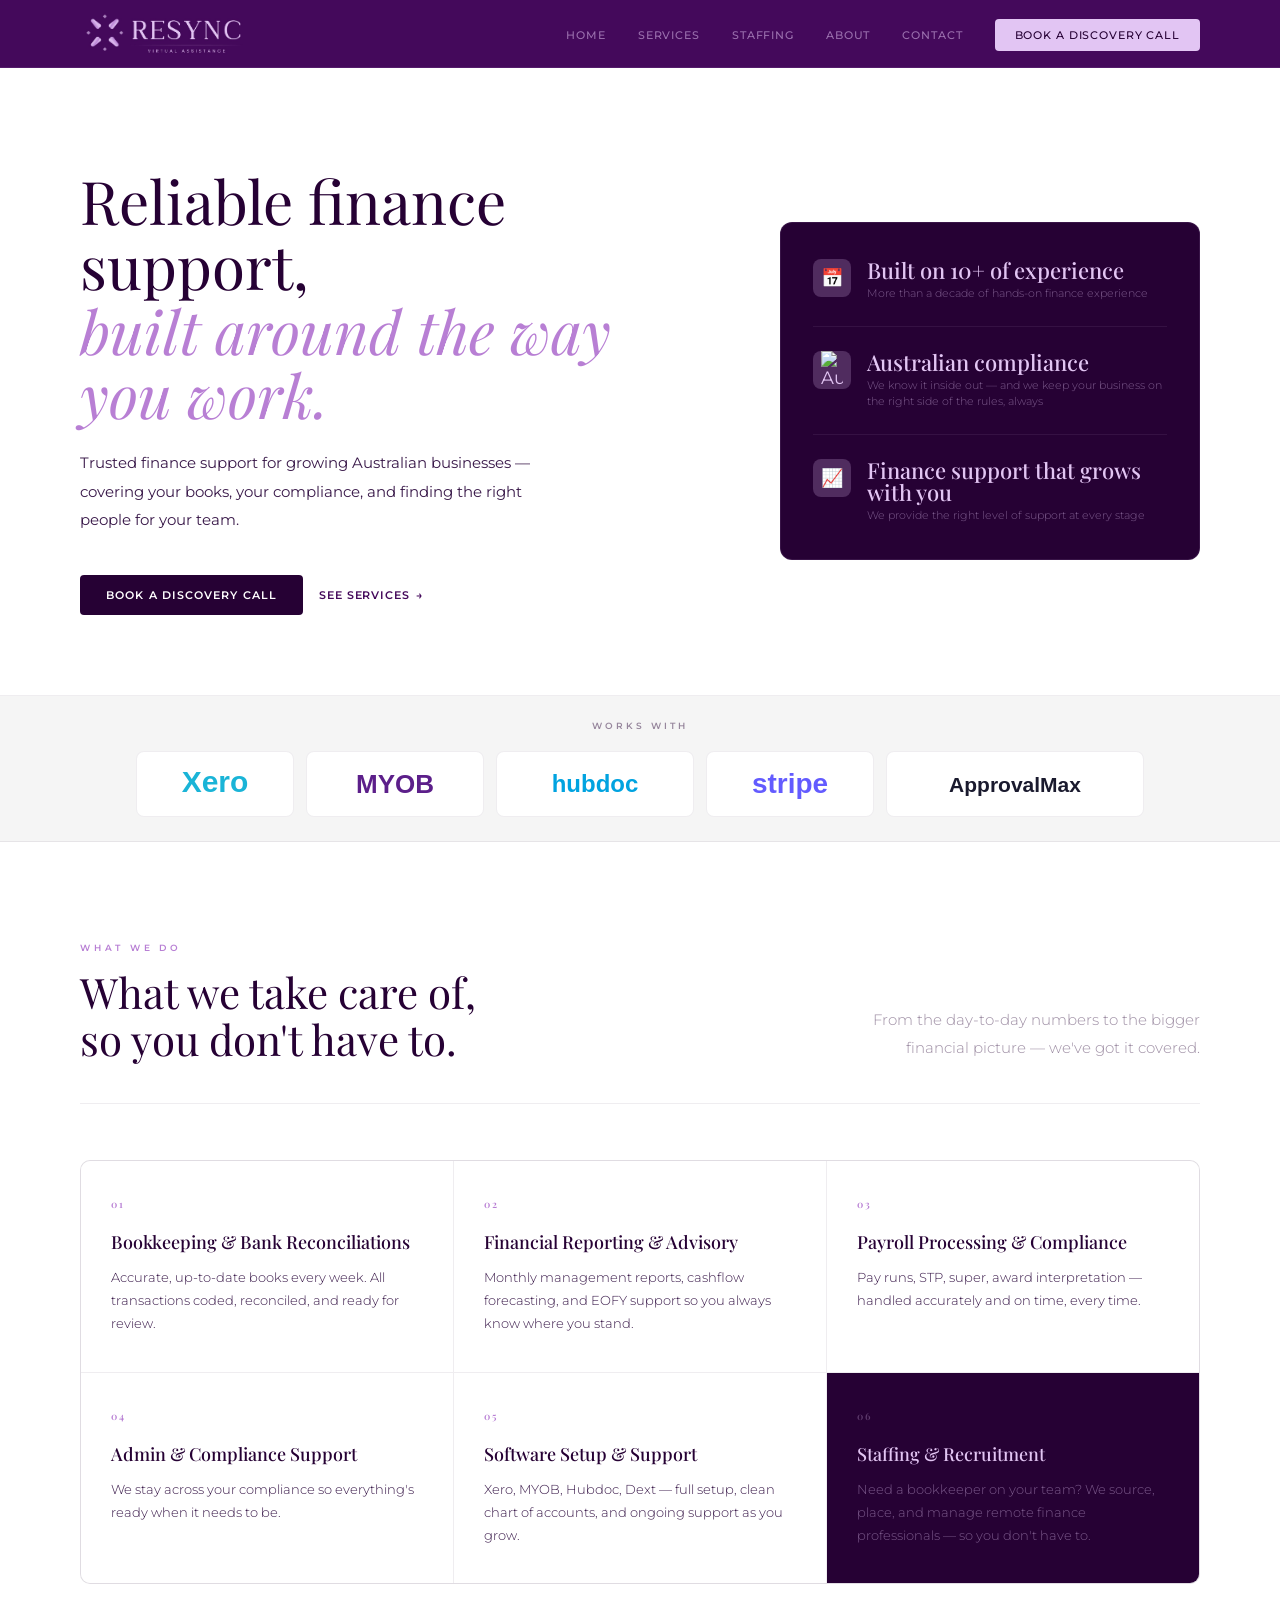
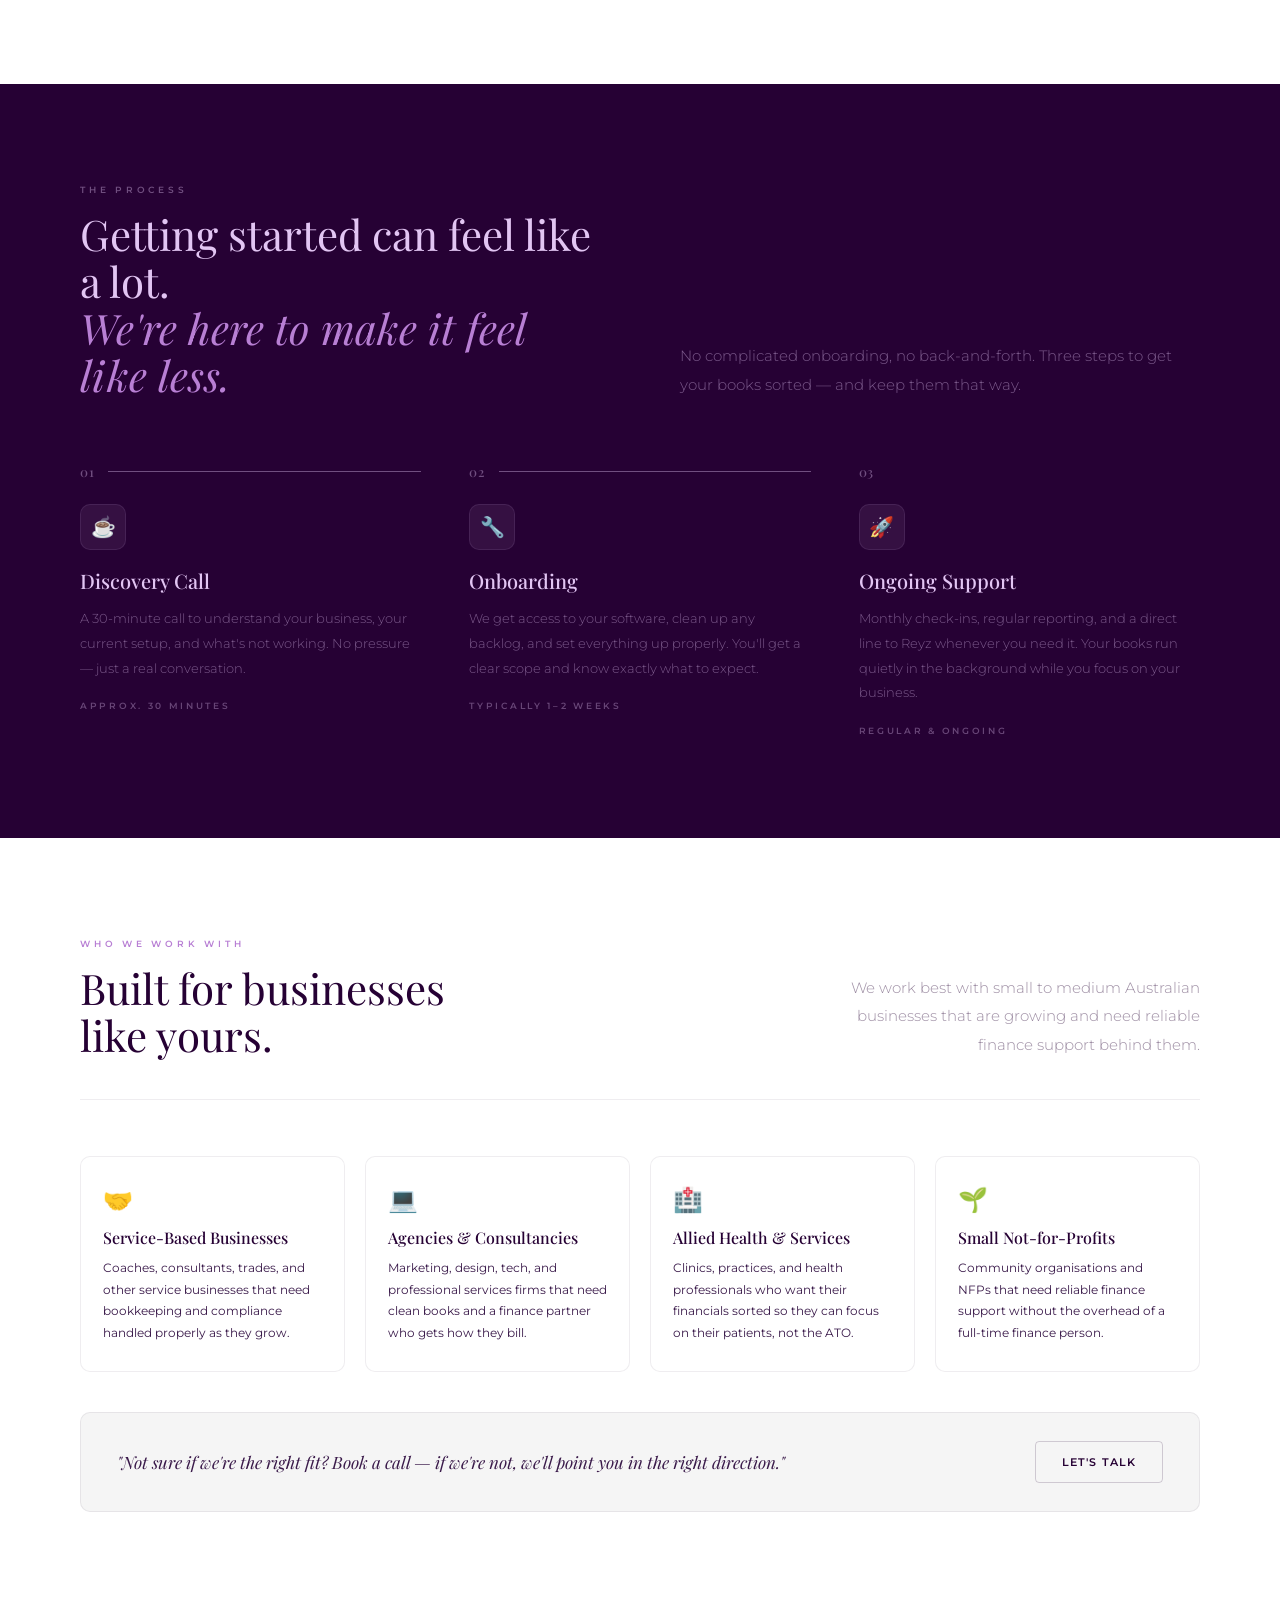
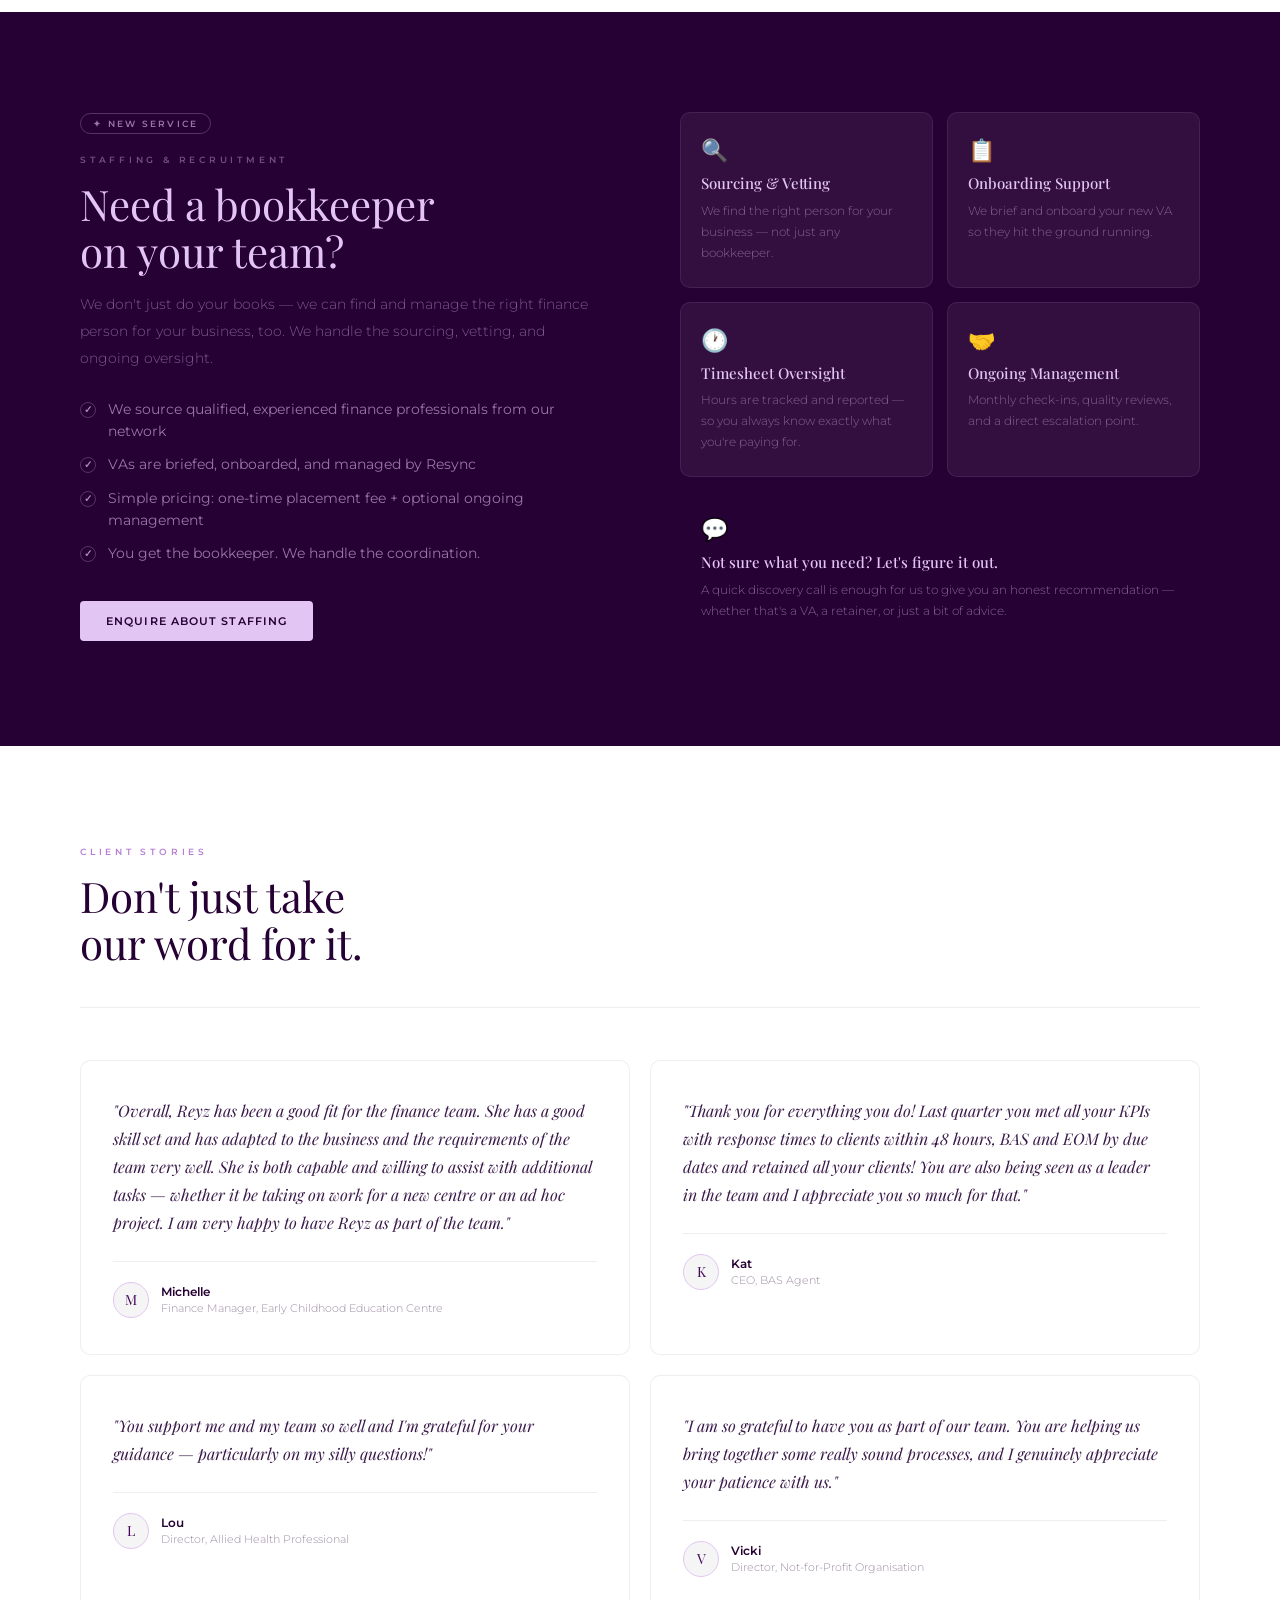
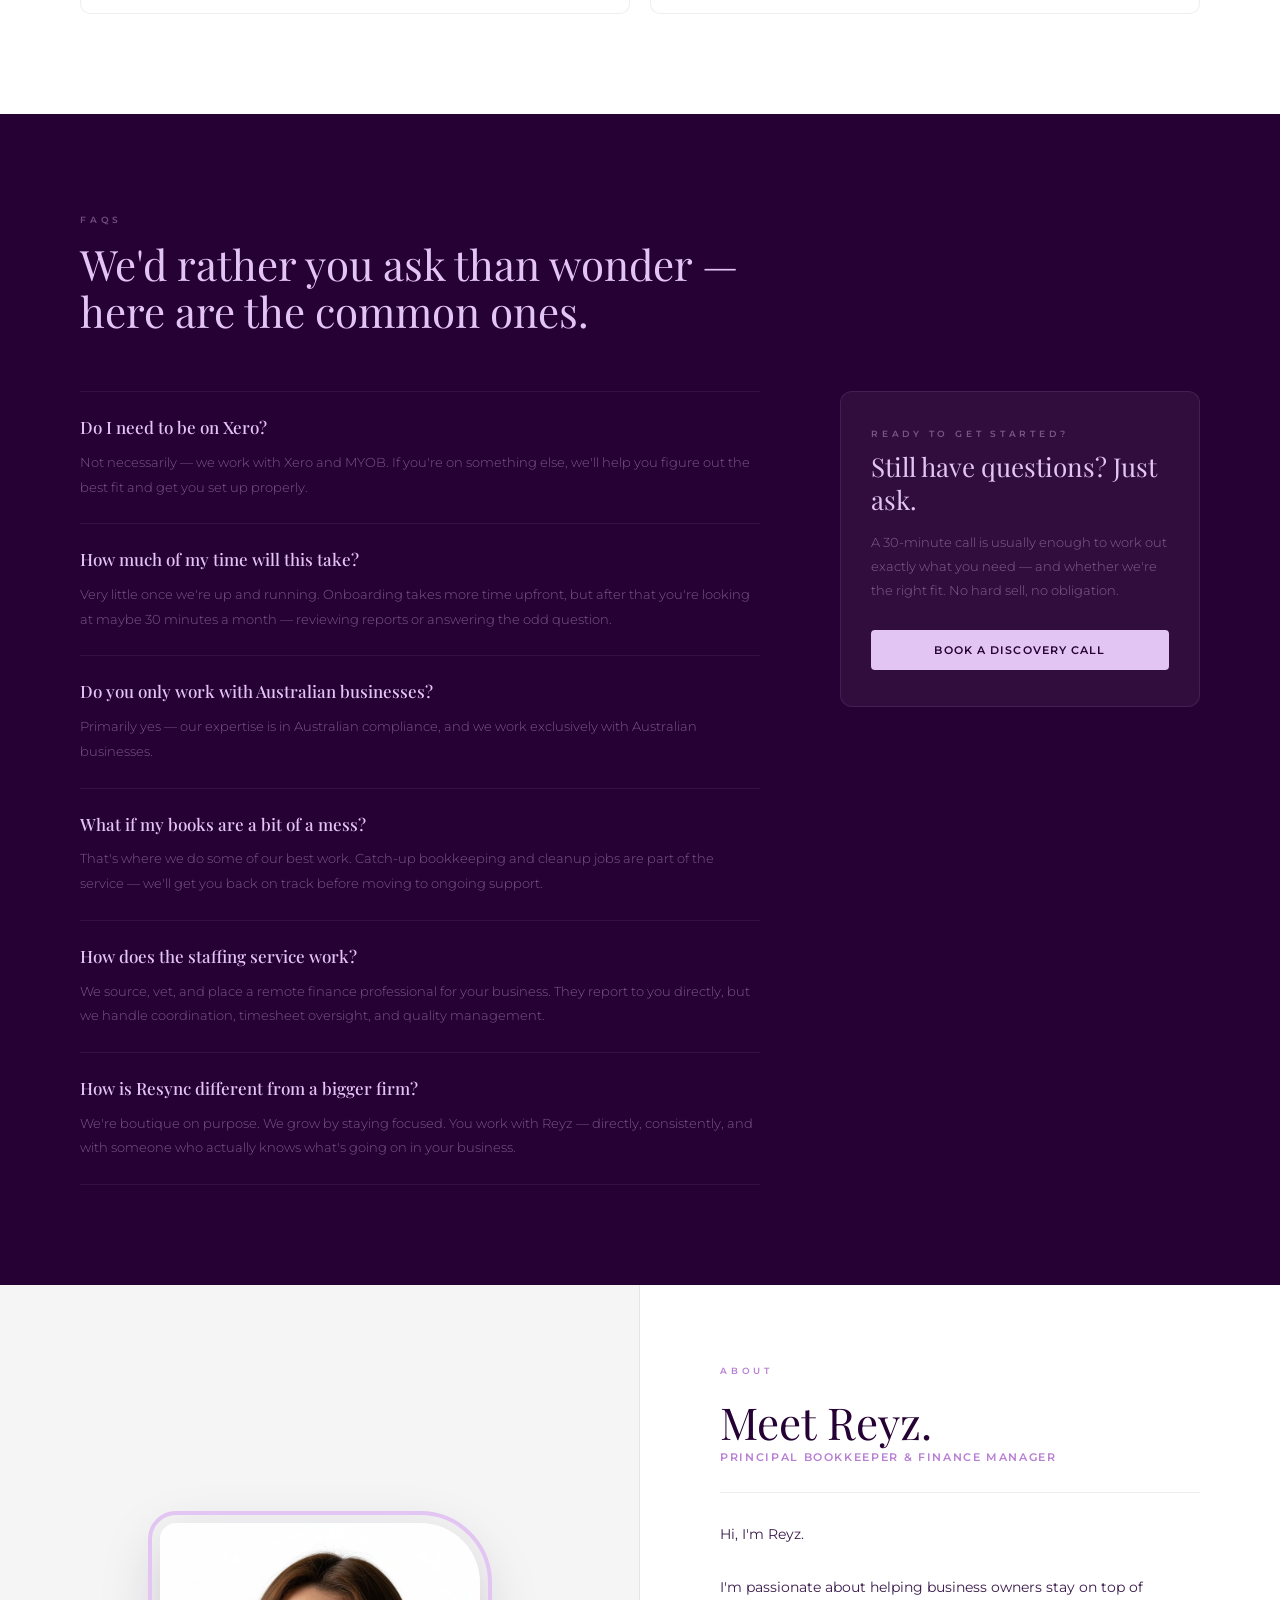
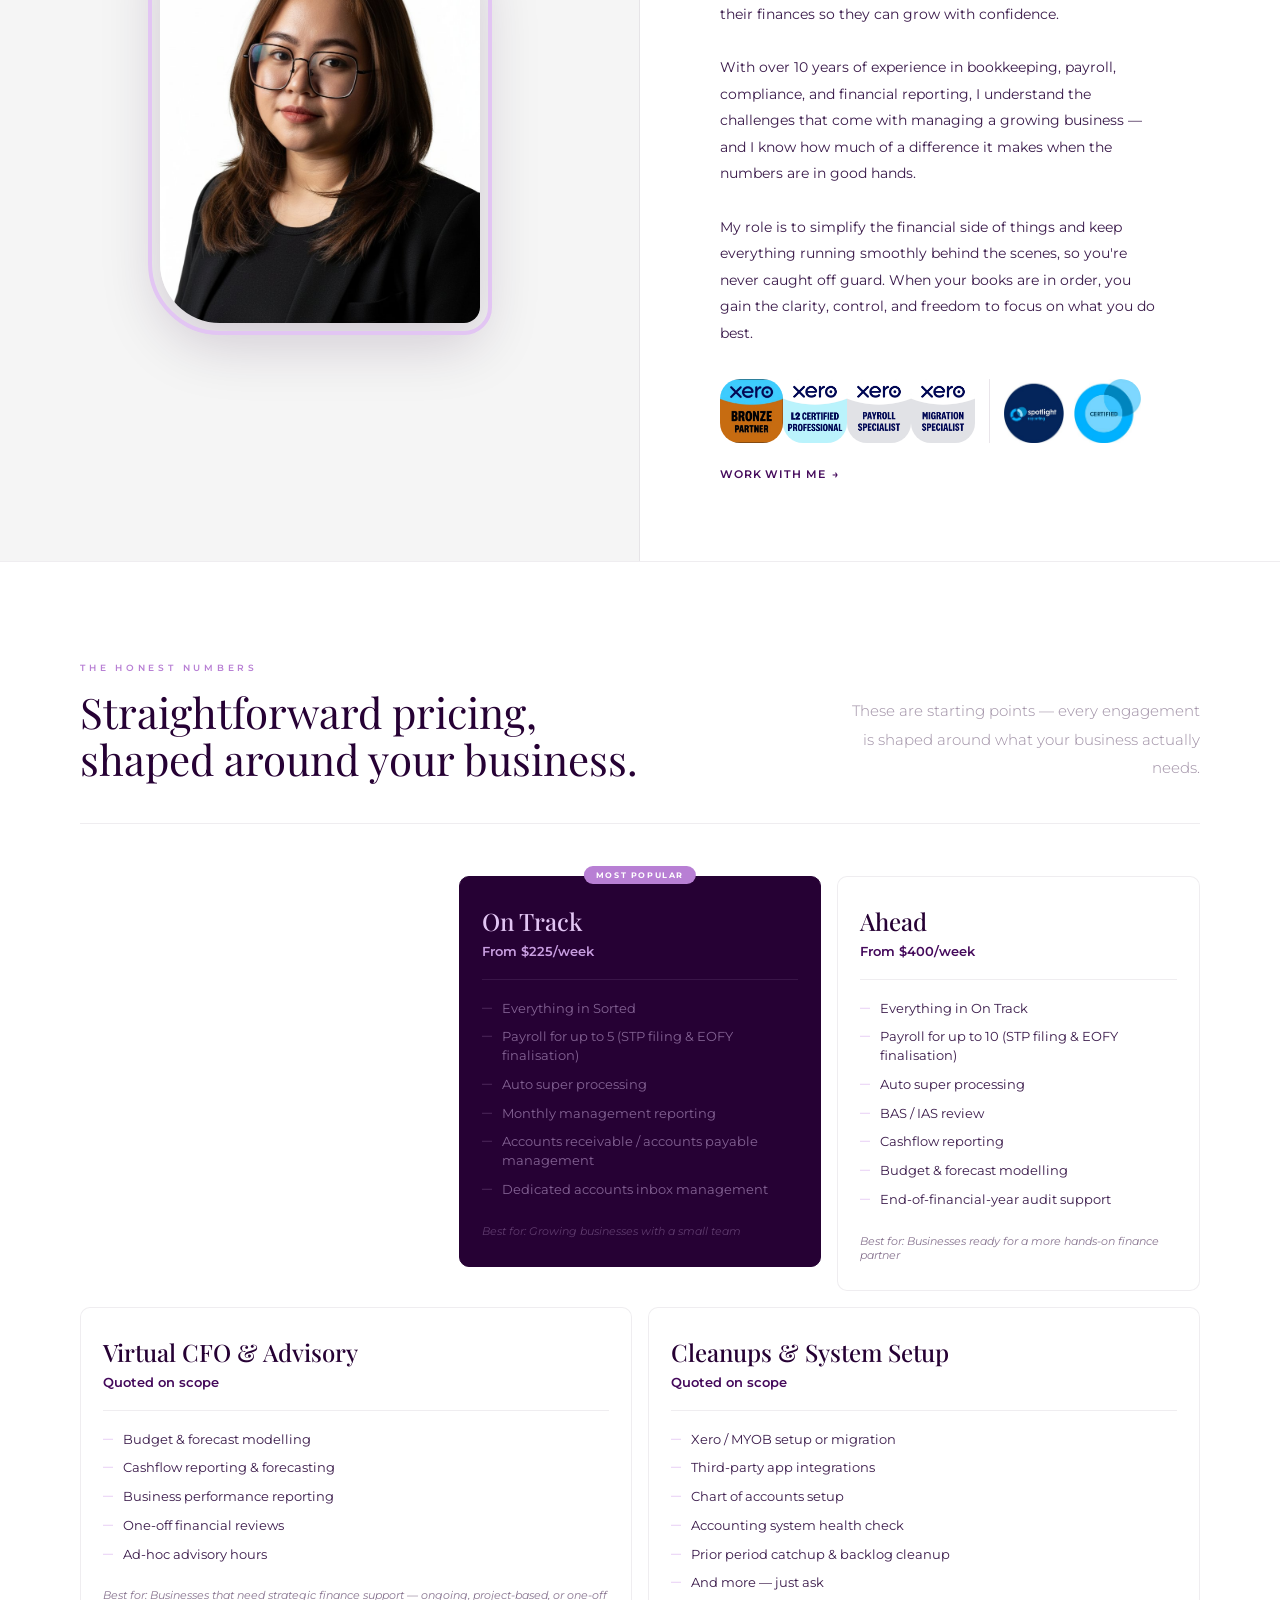
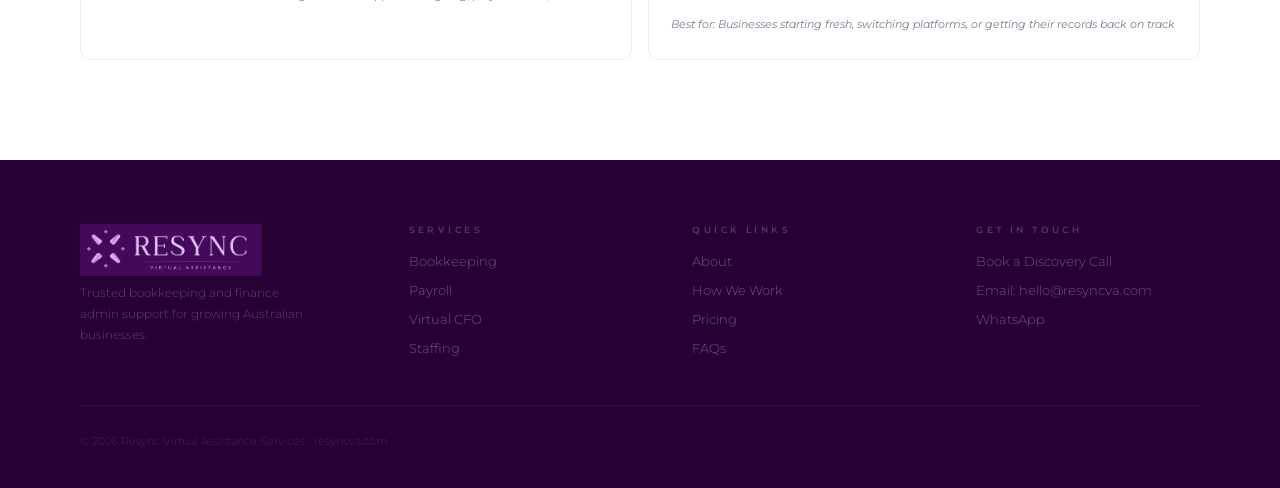
==== commit 3380f8c9: "Update page titles and add Open Graph meta tags for link previews Co-Authored-By: Claude Sonnet 4.6 " ====
--- a/index.html
+++ b/index.html
@@ -3,7 +3,17 @@
 <head>
 <meta charset="UTF-8">
 <meta name="viewport" content="width=device-width, initial-scale=1.0">
-<title>Resync VA — Website Refresh v3</title>
+<title>Resync VA</title>
+<meta name="description" content="Trusted bookkeeping and finance admin support for growing Australian businesses.">
+<meta property="og:title" content="Resync VA">
+<meta property="og:description" content="Trusted bookkeeping and finance admin support for growing Australian businesses.">
+<meta property="og:image" content="https://resyncva.com/images/logo.png">
+<meta property="og:url" content="https://resyncva.com">
+<meta property="og:type" content="website">
+<meta name="twitter:card" content="summary">
+<meta name="twitter:title" content="Resync VA">
+<meta name="twitter:description" content="Trusted bookkeeping and finance admin support for growing Australian businesses.">
+<meta name="twitter:image" content="https://resyncva.com/images/logo.png">
 <link href="https://fonts.googleapis.com/css2?family=Playfair+Display:ital,wght@0,400;0,500;0,600;1,400;1,500&family=Montserrat:wght@300;400;500;600&display=swap" rel="stylesheet">
 <link rel="icon" href="images/favicon.ico" type="image/x-icon">
 <link rel="stylesheet" href="css/styles.css">
@@ -22,8 +32,8 @@
     <li><a href="#services">Services</a></li>
     <li><a href="#staffing">Staffing</a></li>
     <li><a href="#about">About</a></li>
-    <li><a href="#faq">Contact</a></li>
-    <li><a href="https://outlook.office.com/book/ScheduleaFreeDiscoverySession@resyncva.com/?ismsaljsauthenabled=true" class="nav-cta">Book a Discovery Call</a></li>
+    <li><a href="contact.html">Contact</a></li>
+    <li><a href="#" data-booking-link class="nav-cta">Book a Discovery Call</a></li>
   </ul>
 </nav>
 
@@ -34,7 +44,7 @@
     <h1>Reliable finance support,<br><em>built around the way you work.</em></h1>
     <p class="hero-desc">Trusted finance support for growing Australian businesses — covering your books, your compliance, and finding the right people for your team.</p>
     <div class="hero-ctas">
-      <a href="https://outlook.office.com/book/ScheduleaFreeDiscoverySession@resyncva.com/?ismsaljsauthenabled=true" class="btn btn-dark">Book a Discovery Call</a>
+      <a href="#" data-booking-link class="btn btn-dark">Book a Discovery Call</a>
       <a href="#services" class="link-arrow">See services</a>
     </div>
   </div>
@@ -205,7 +215,7 @@
   </div>
   <div class="who-nudge">
     <p class="who-nudge-text">"Not sure if we're the right fit? Book a call — if we're not, we'll point you in the right direction."</p>
-    <a href="#faq" class="btn btn-outline">Let's Talk</a>
+    <a href="#" data-booking-link class="btn btn-outline">Let's Talk</a>
   </div>
 </section>
 
@@ -223,7 +233,7 @@
         <li>Simple pricing: one-time placement fee + optional ongoing management</li>
         <li>You get the bookkeeper. We handle the coordination.</li>
       </ul>
-      <a href="#faq" class="btn btn-dark">Enquire About Staffing</a>
+      <a href="contact.html" class="btn btn-dark">Enquire About Staffing</a>
     </div>
     <div class="staffing-cards">
       <div class="staffing-card">
@@ -346,7 +356,7 @@
       <span class="tag">Ready to get started?</span>
       <h3 class="faq-cta-head">Still have questions? Just ask.</h3>
       <p class="faq-cta-body">A 30-minute call is usually enough to work out exactly what you need — and whether we're the right fit. No hard sell, no obligation.</p>
-      <a href="https://outlook.office.com/book/ScheduleaFreeDiscoverySession@resyncva.com/?ismsaljsauthenabled=true" class="btn btn-dark">Book a Discovery Call</a>
+      <a href="#" data-booking-link class="btn btn-dark">Book a Discovery Call</a>
     </div>
   </div>
 </section>
@@ -372,7 +382,7 @@
       </div>
       
     </div>
-    <a href="#faq" class="link-arrow">Work with me</a>
+    <a href="#" data-booking-link class="link-arrow">Work with me</a>
   </div>
 </section>
 
@@ -484,7 +494,7 @@
     <div>
       <div class="footer-col-head">Get in Touch</div>
       <ul class="footer-links">
-        <li><a href="https://outlook.office.com/book/ScheduleaFreeDiscoverySession@resyncva.com/?ismsaljsauthenabled=true">Book a Discovery Call</a></li>
+        <li><a href="#" data-booking-link>Book a Discovery Call</a></li>
         <li><a href="mailto:hello@resyncva.com">Email: hello@resyncva.com</a></li>
         <li><a href="#">WhatsApp</a></li>
       </ul>
@@ -496,6 +506,7 @@
   </div>
 </footer>
 
+<script src="config.js"></script>
 <script src="js/main.js"></script>
 </body>
 </html>
--- a/css/styles.css
+++ b/css/styles.css
@@ -14,8 +14,10 @@
   object-fit: cover;
   object-position: center top;
   display: block;
-  border-radius: 10px;
-  box-shadow: 0 12px 40px rgba(38,1,52,0.12);
+  border-radius: 16px 60px 16px 60px;
+  box-shadow: 0 20px 60px rgba(38,1,52,0.18);
+  outline: 4px solid var(--lav);
+  outline-offset: 8px;
 }
 
 .about-badges {
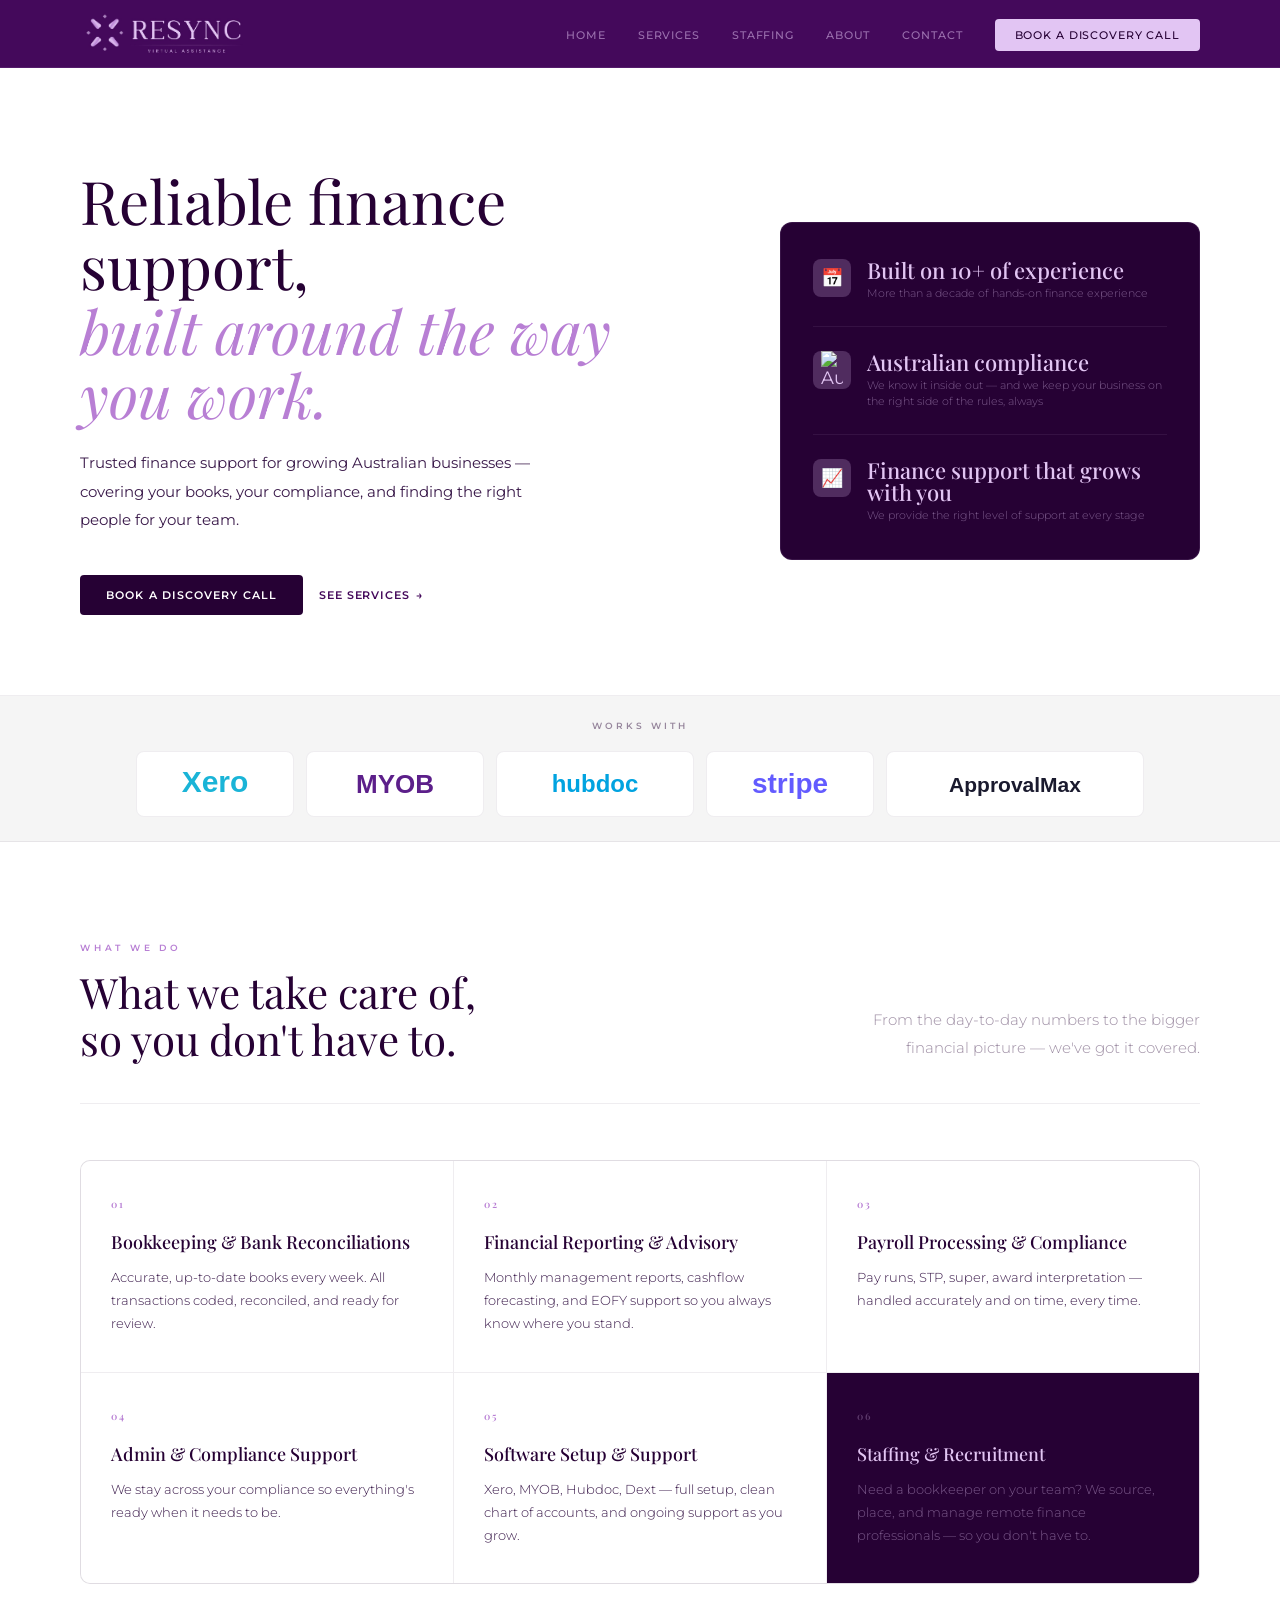
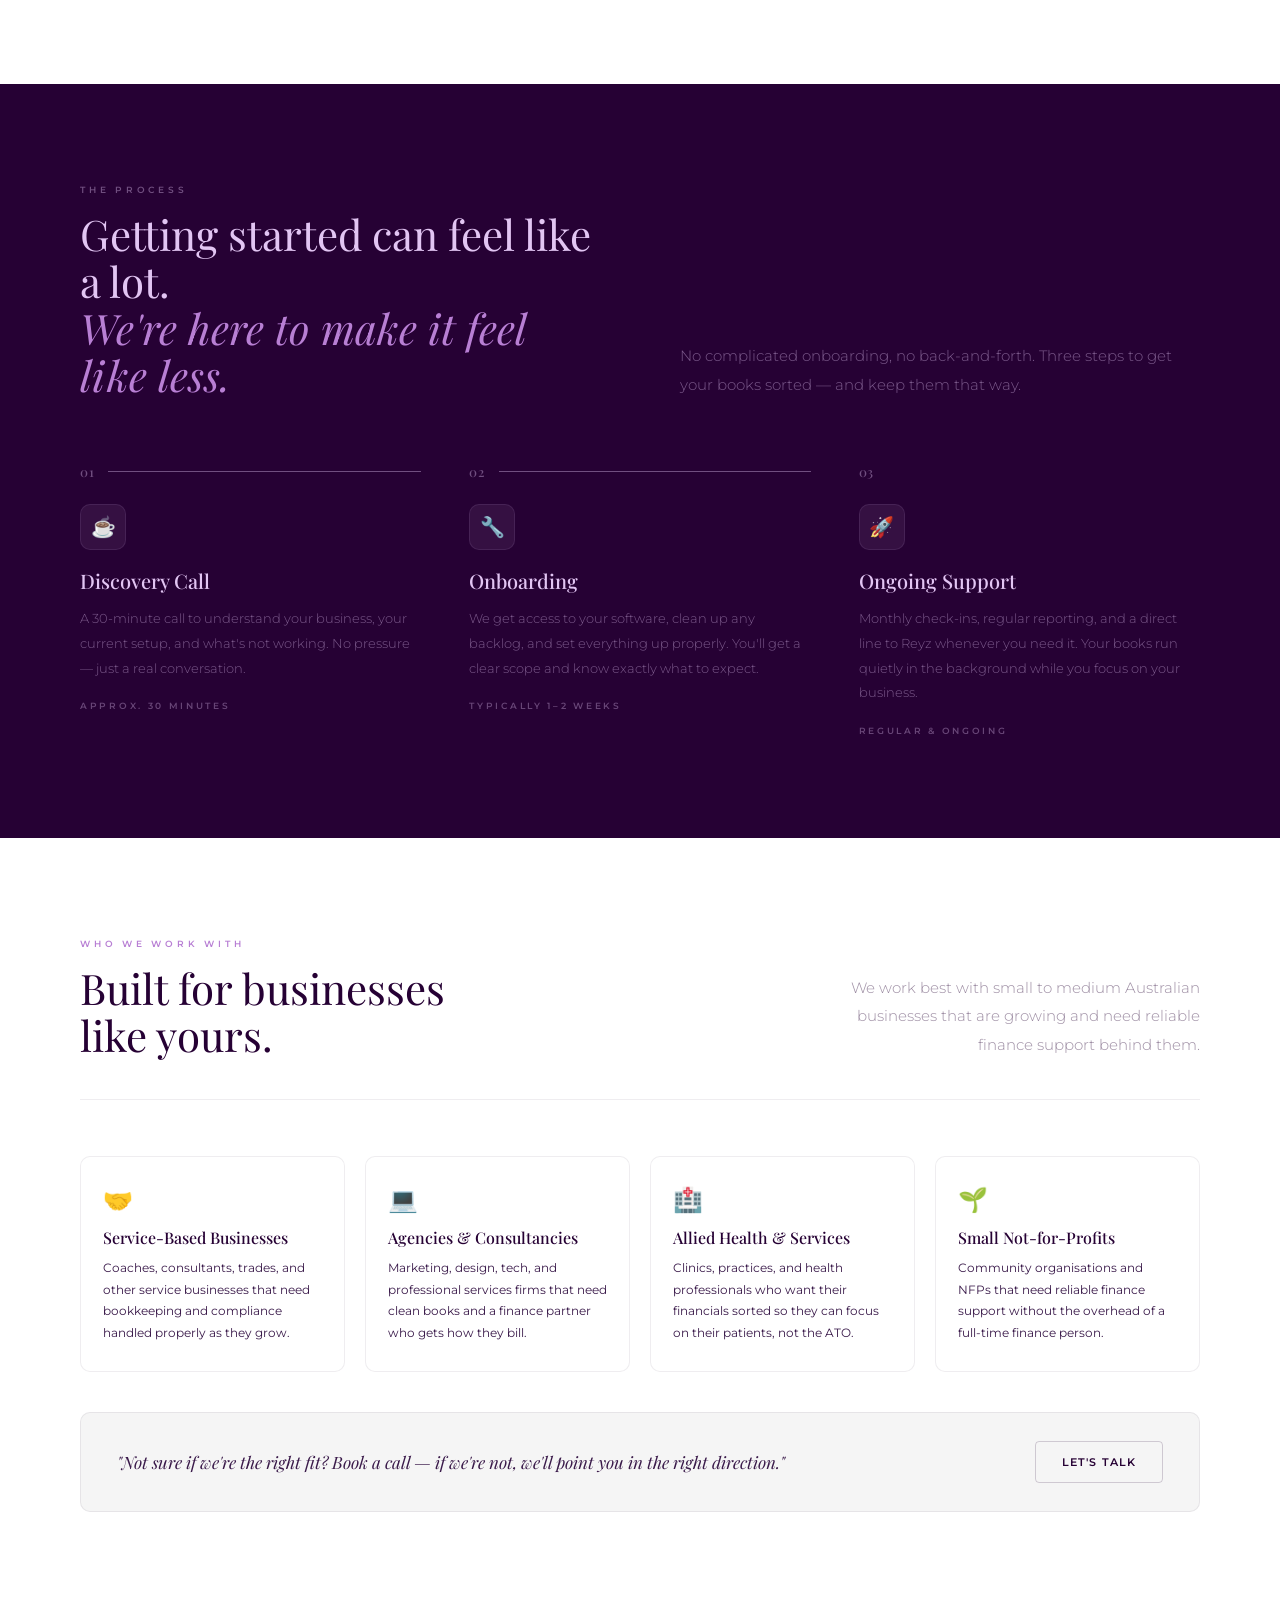
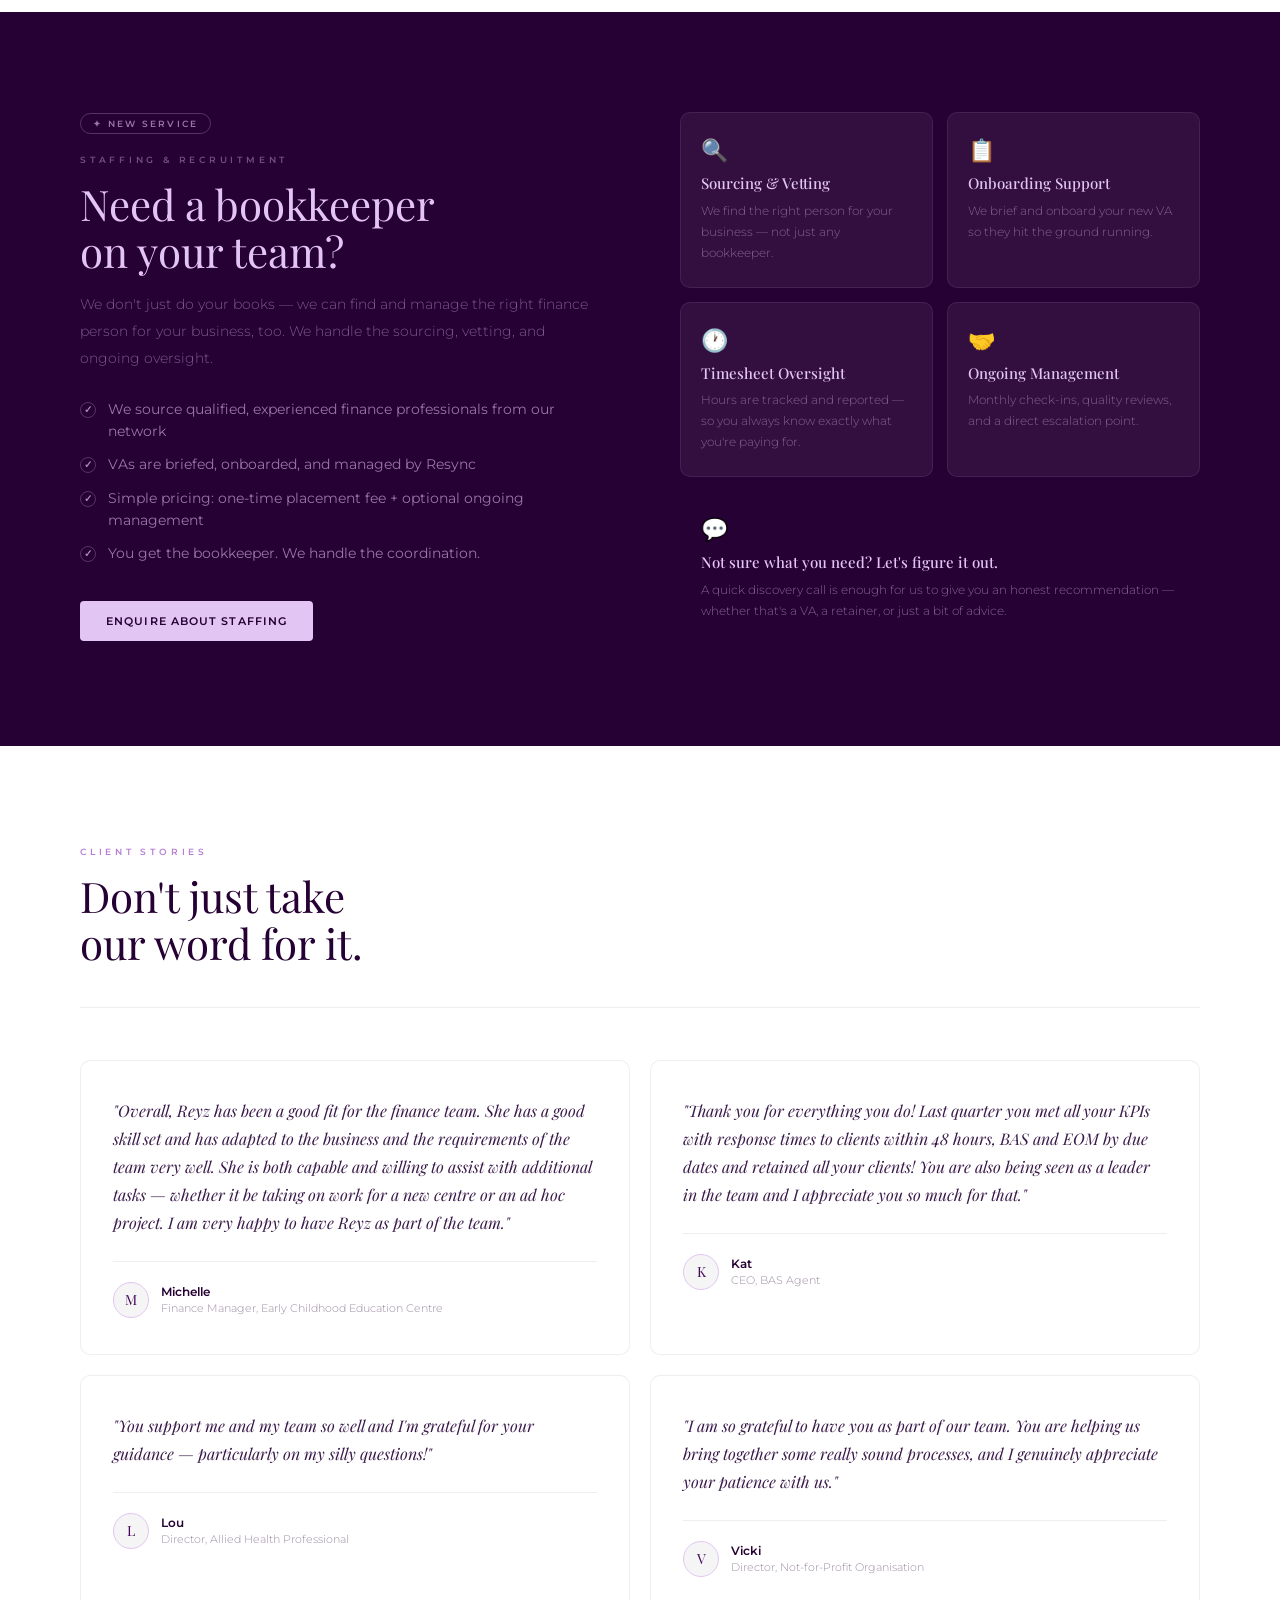
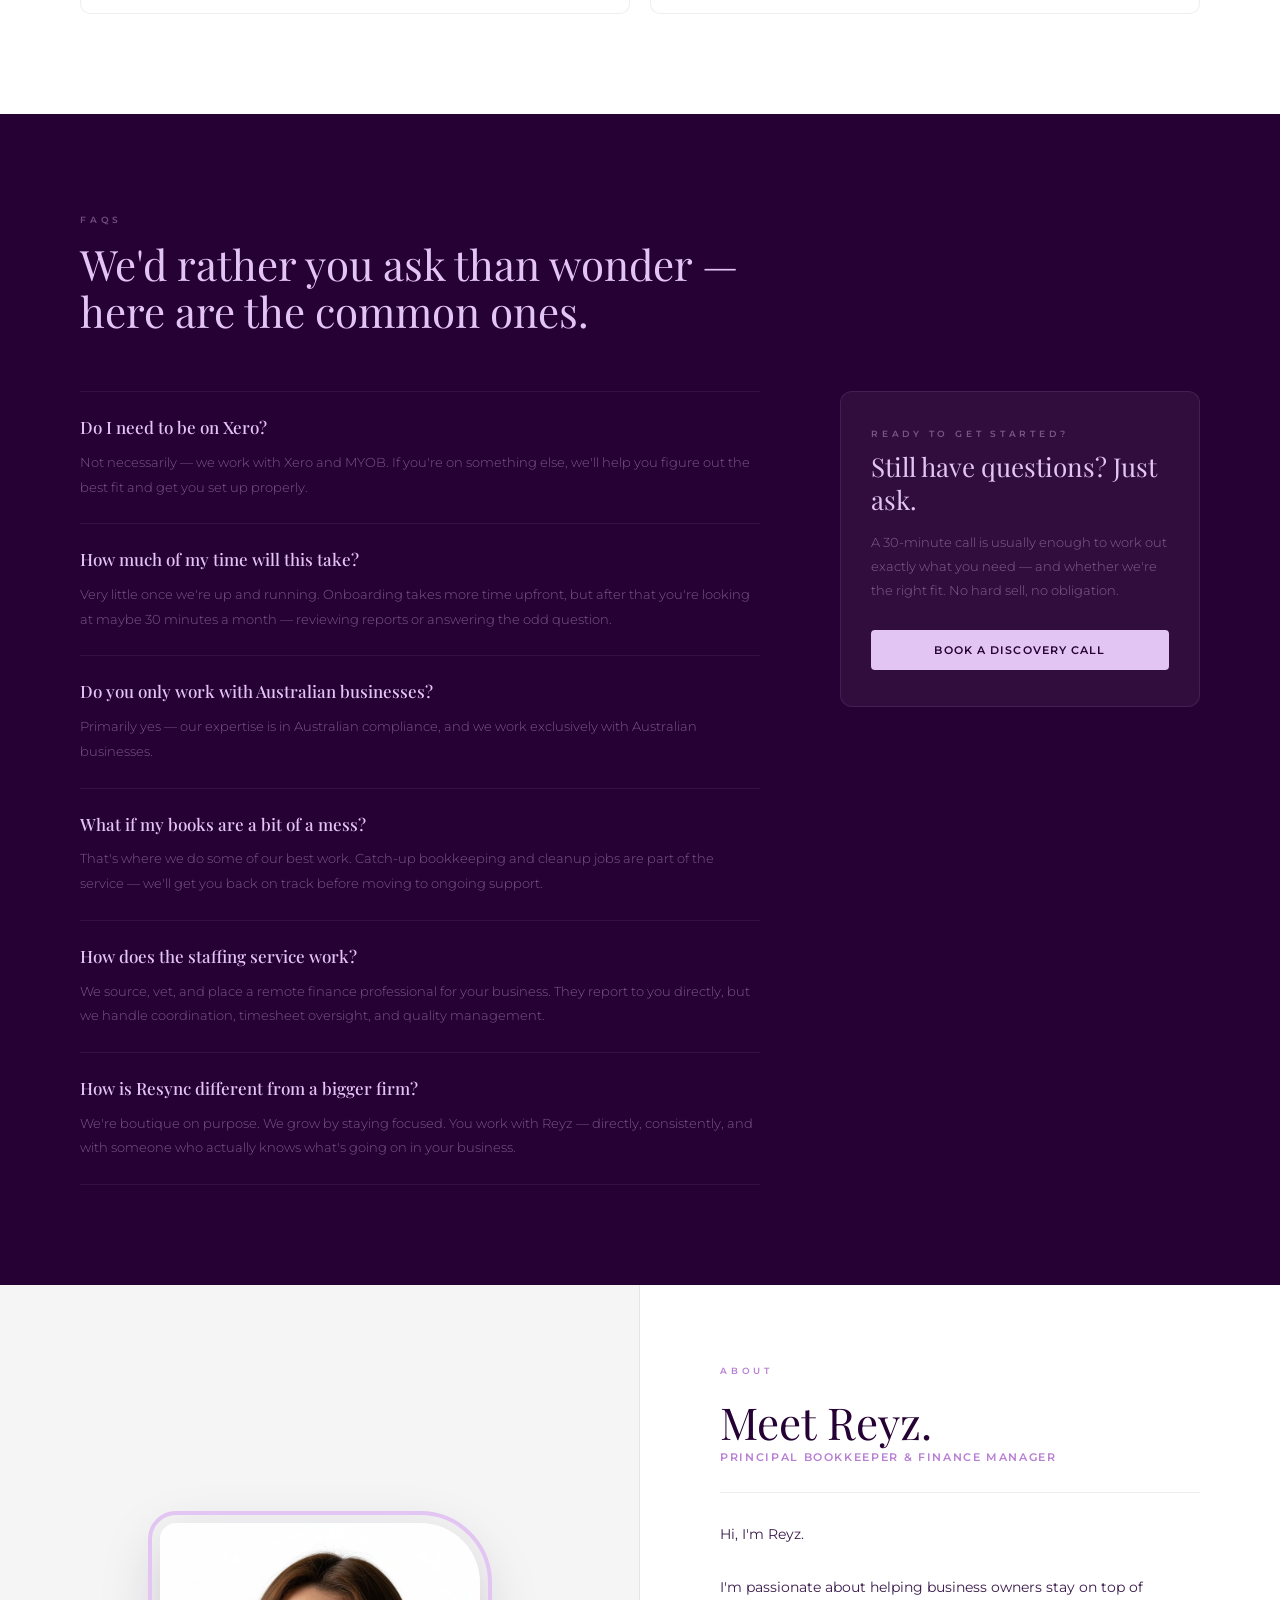
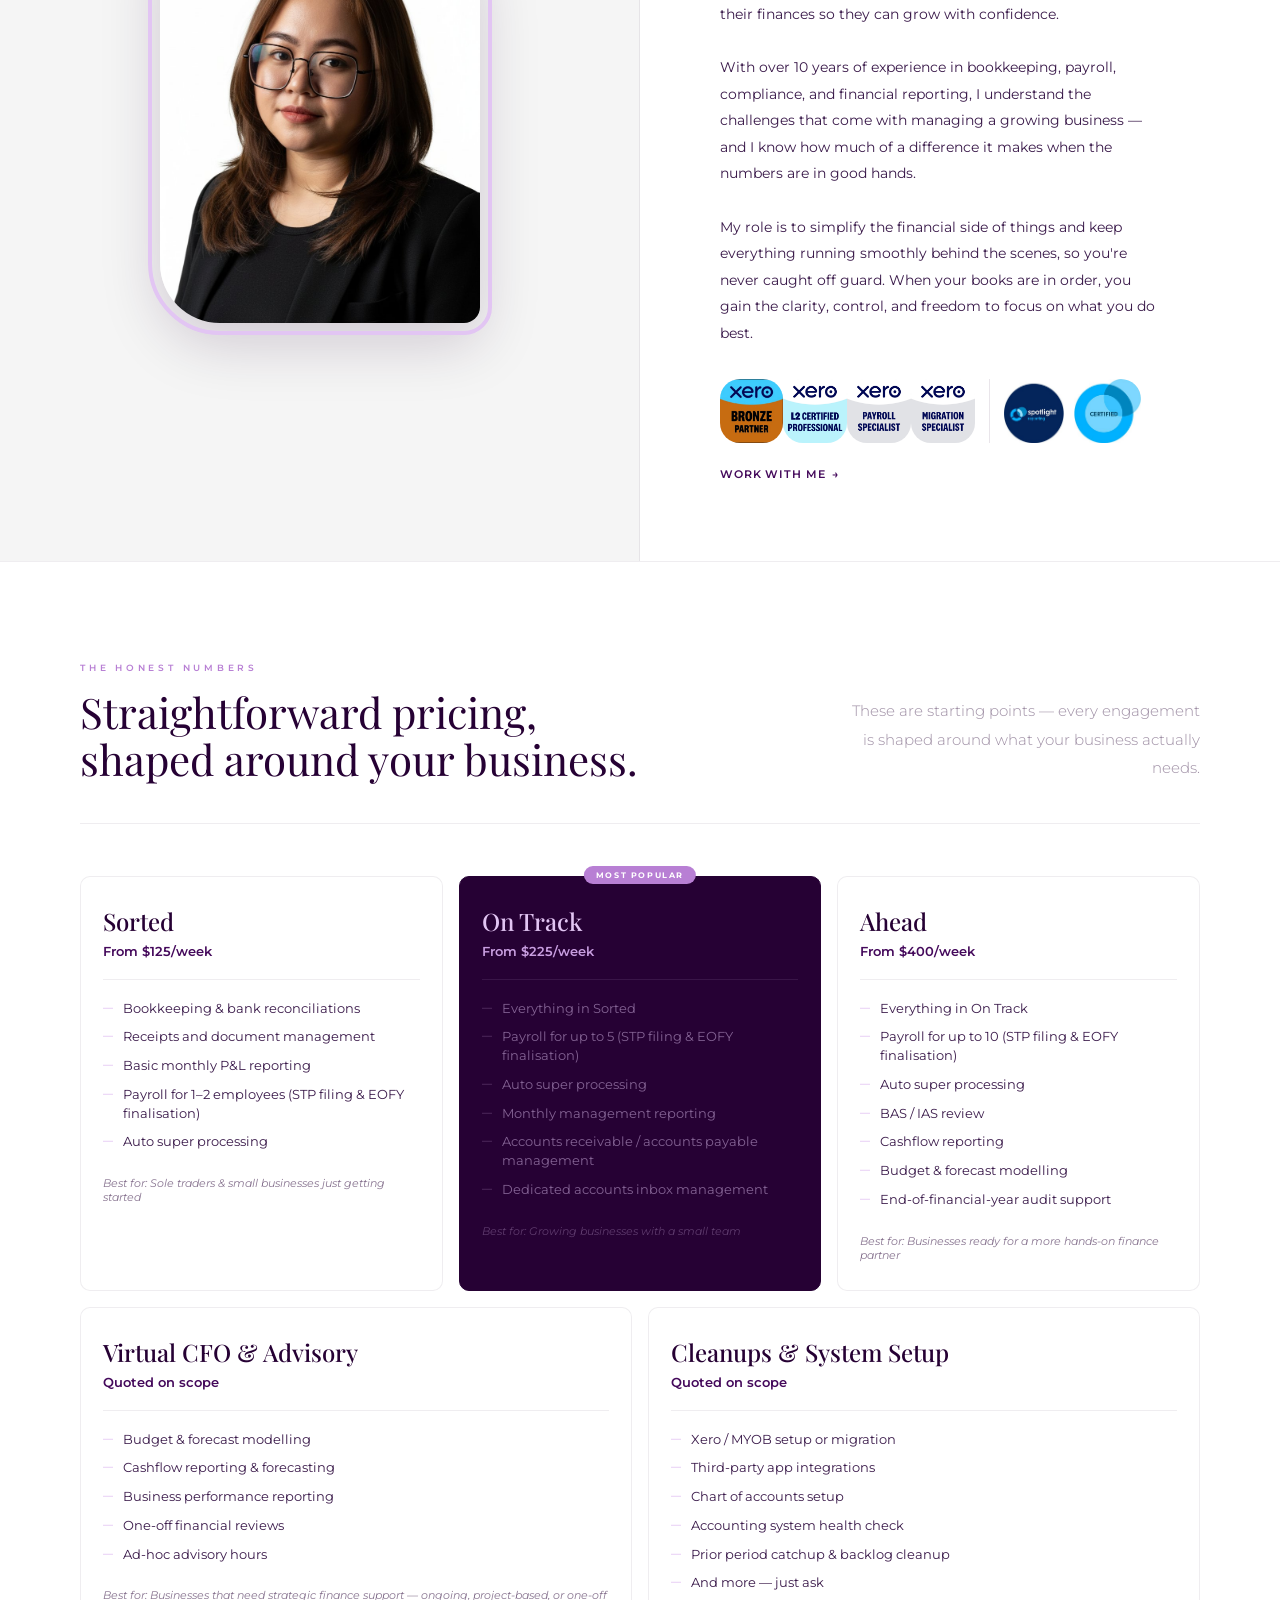
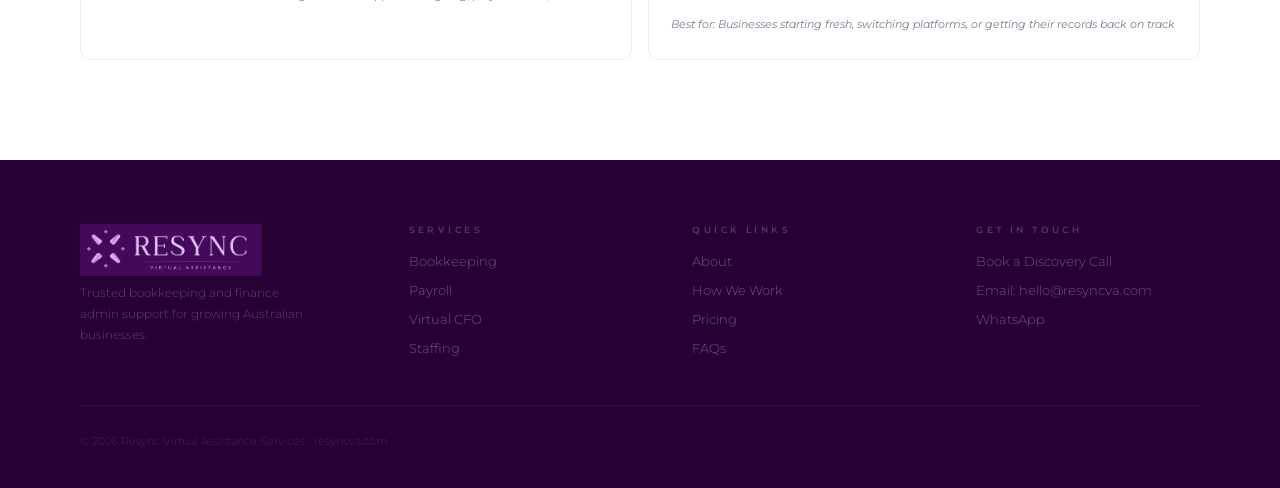
==== commit b7566a25: "Improve mobile layout and add WhatsApp link - Trust logos: 2-column grid with ApprovalMax centred on" ====
--- a/index.html
+++ b/index.html
@@ -496,7 +496,7 @@
       <ul class="footer-links">
         <li><a href="#" data-booking-link>Book a Discovery Call</a></li>
         <li><a href="mailto:hello@resyncva.com">Email: hello@resyncva.com</a></li>
-        <li><a href="#">WhatsApp</a></li>
+        <li><a href="#" data-whatsapp-link>WhatsApp</a></li>
       </ul>
     </div>
   </div>
--- a/css/styles.css
+++ b/css/styles.css
@@ -1059,7 +1059,6 @@
   display: grid;
   grid-template-columns: repeat(3, 1fr);
   gap: 16px;
-  align-items: start;
 }
 
 .pricing-grid .pricing-bottom {
@@ -1368,7 +1367,12 @@
   .services-grid    { grid-template-columns: repeat(2, 1fr); }
   .who-grid         { grid-template-columns: repeat(2, 1fr); }
   .pricing-grid     { grid-template-columns: repeat(2, 1fr); }
-  .pricing-grid .pricing-bottom { grid-template-columns: 1fr 1fr; }
+  .pricing-grid .pricing-bottom { display: contents; }
+  .pricing-grid .pricing-bottom > .pricing-card:last-child {
+    grid-column: 1 / -1;
+    justify-self: center;
+    width: calc(50% - 8px);
+  }
   .footer-top       { grid-template-columns: 1fr 1fr; gap: 40px; }
 }
 
@@ -1434,9 +1438,14 @@
   /* Trust bar */
   .trust-bar { padding: 20px; }
   .trust-items {
-    flex-wrap: wrap;
+    display: grid;
+    grid-template-columns: 1fr 1fr;
     gap: 10px;
-    justify-content: center;
+  }
+  .trust-logo-item:last-child {
+    grid-column: 1 / -1;
+    width: calc(50% - 5px);
+    margin: 0 auto;
   }
 
   /* Services */
@@ -1448,7 +1457,8 @@
 
   /* Who */
   .who-grid { grid-template-columns: repeat(2, 1fr); }
-  .who-nudge { flex-direction: column; gap: 16px; text-align: center; }
+  .who-nudge { flex-direction: column; gap: 16px; text-align: center; align-items: stretch; }
+  .who-nudge .btn { text-align: center; }
 
   /* Staffing */
   .staffing-inner { grid-template-columns: 1fr; gap: 40px; }
@@ -1480,21 +1490,25 @@
   .about-right { padding: 40px 20px; }
   .about-name  { font-size: 32px; }
 
-  /* Badges — 2 per row, even flow */
+  /* Badges — 3 per row, even flow */
   .about-badges { flex-wrap: wrap; gap: 8px; align-items: flex-start; }
   .about-badge-item {
-    width: calc(50% - 4px);
+    width: calc(33.333% - 6px);
     display: flex;
     justify-content: center;
     align-items: center;
     flex-shrink: unset;
   }
   .about-badge-item--offset { margin-left: 0; }
-  .about-badge-sep { width: 100%; height: 1px; margin: 4px 0; }
+  .about-badge-sep { display: none; }
 
   /* Pricing */
   .pricing-grid { grid-template-columns: 1fr; }
-  .pricing-grid .pricing-bottom { grid-template-columns: 1fr; }
+  .pricing-grid .pricing-bottom > .pricing-card:last-child {
+    grid-column: auto;
+    justify-self: stretch;
+    width: auto;
+  }
 
   /* FAQ */
   .faq-inner { grid-template-columns: 1fr; }
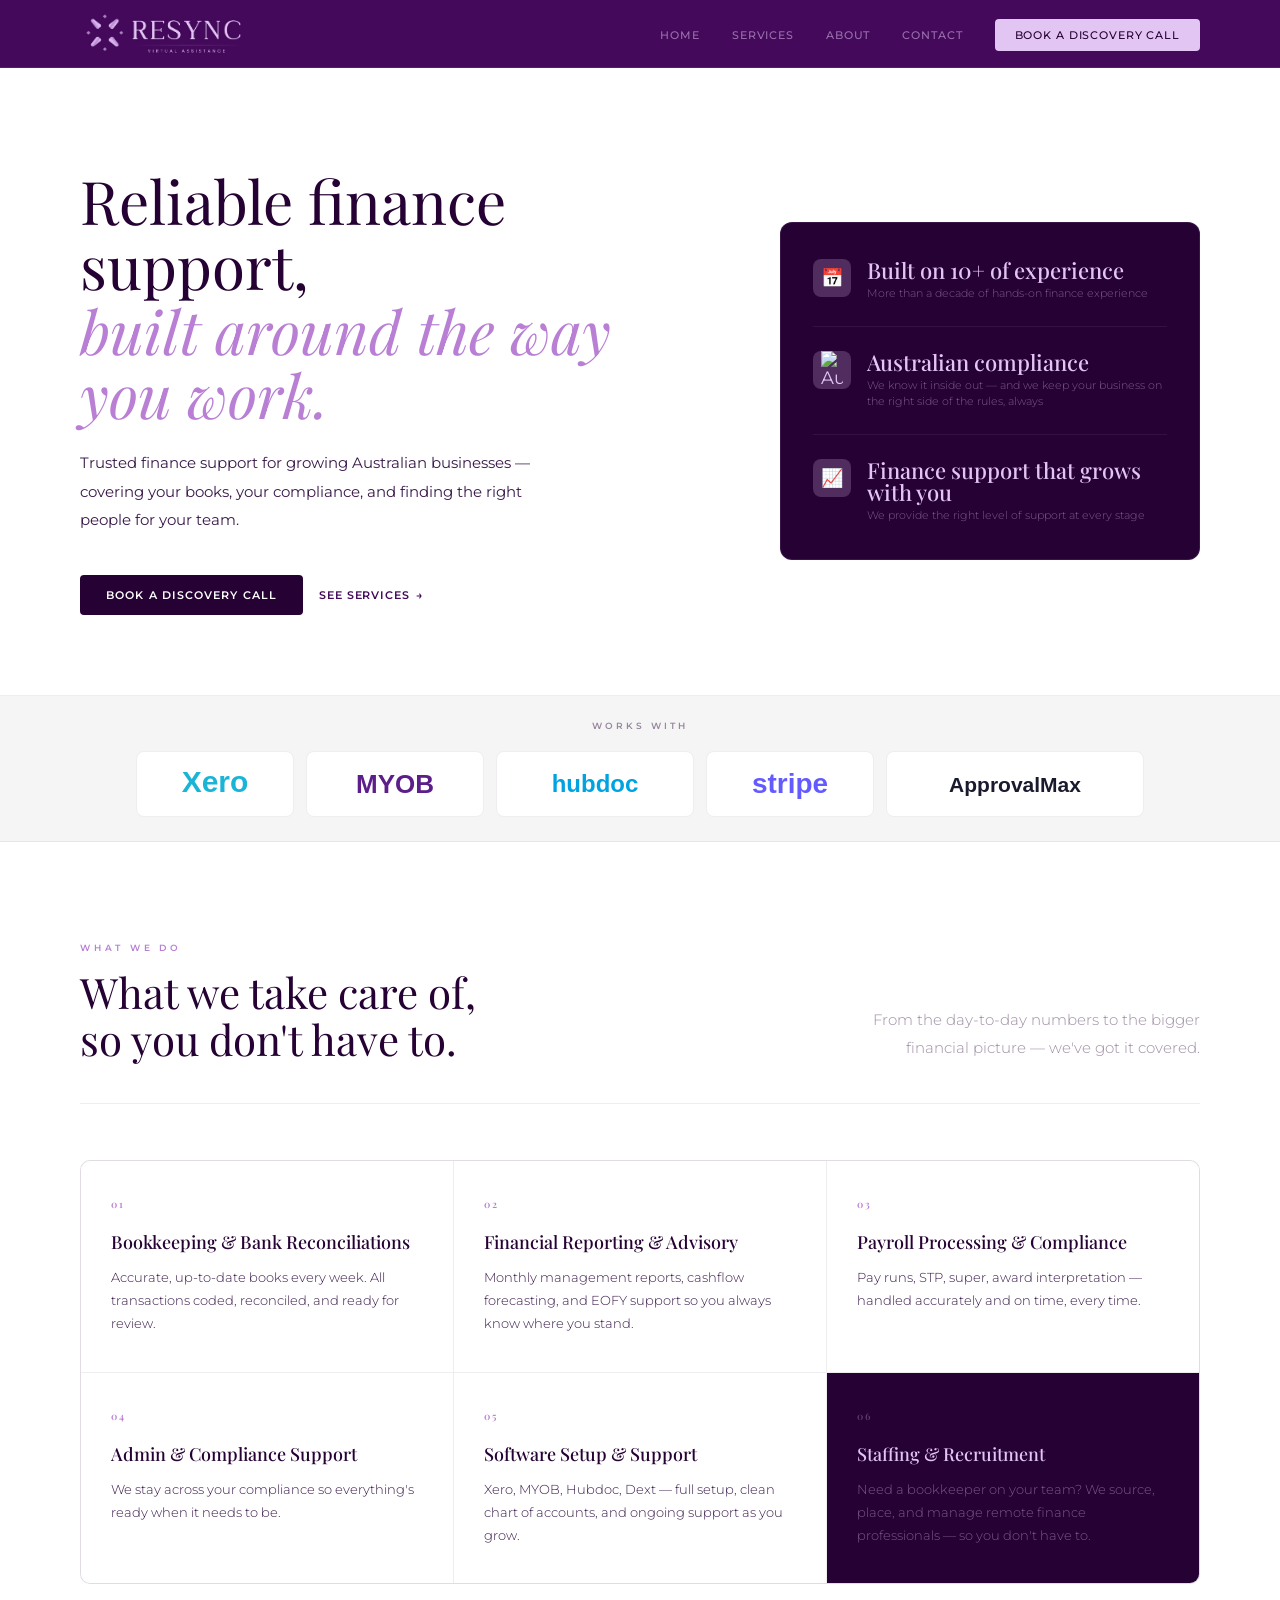
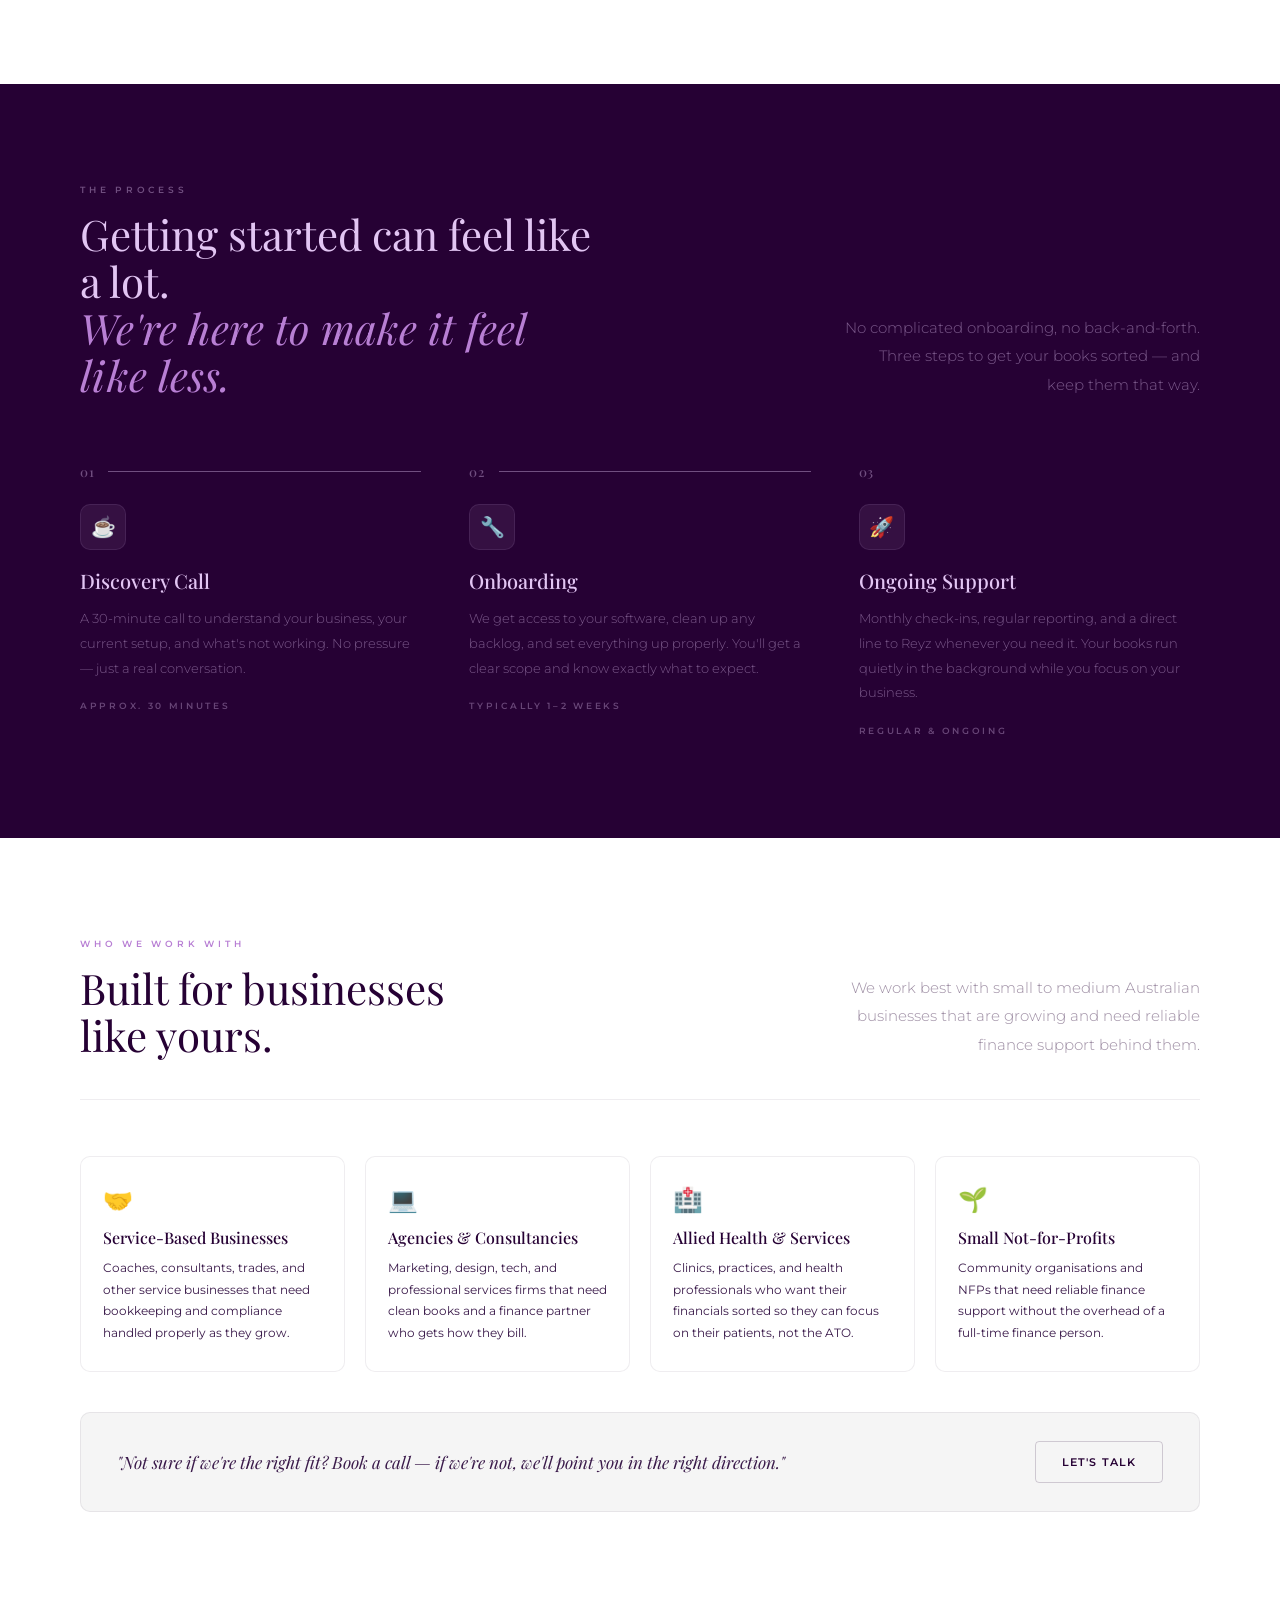
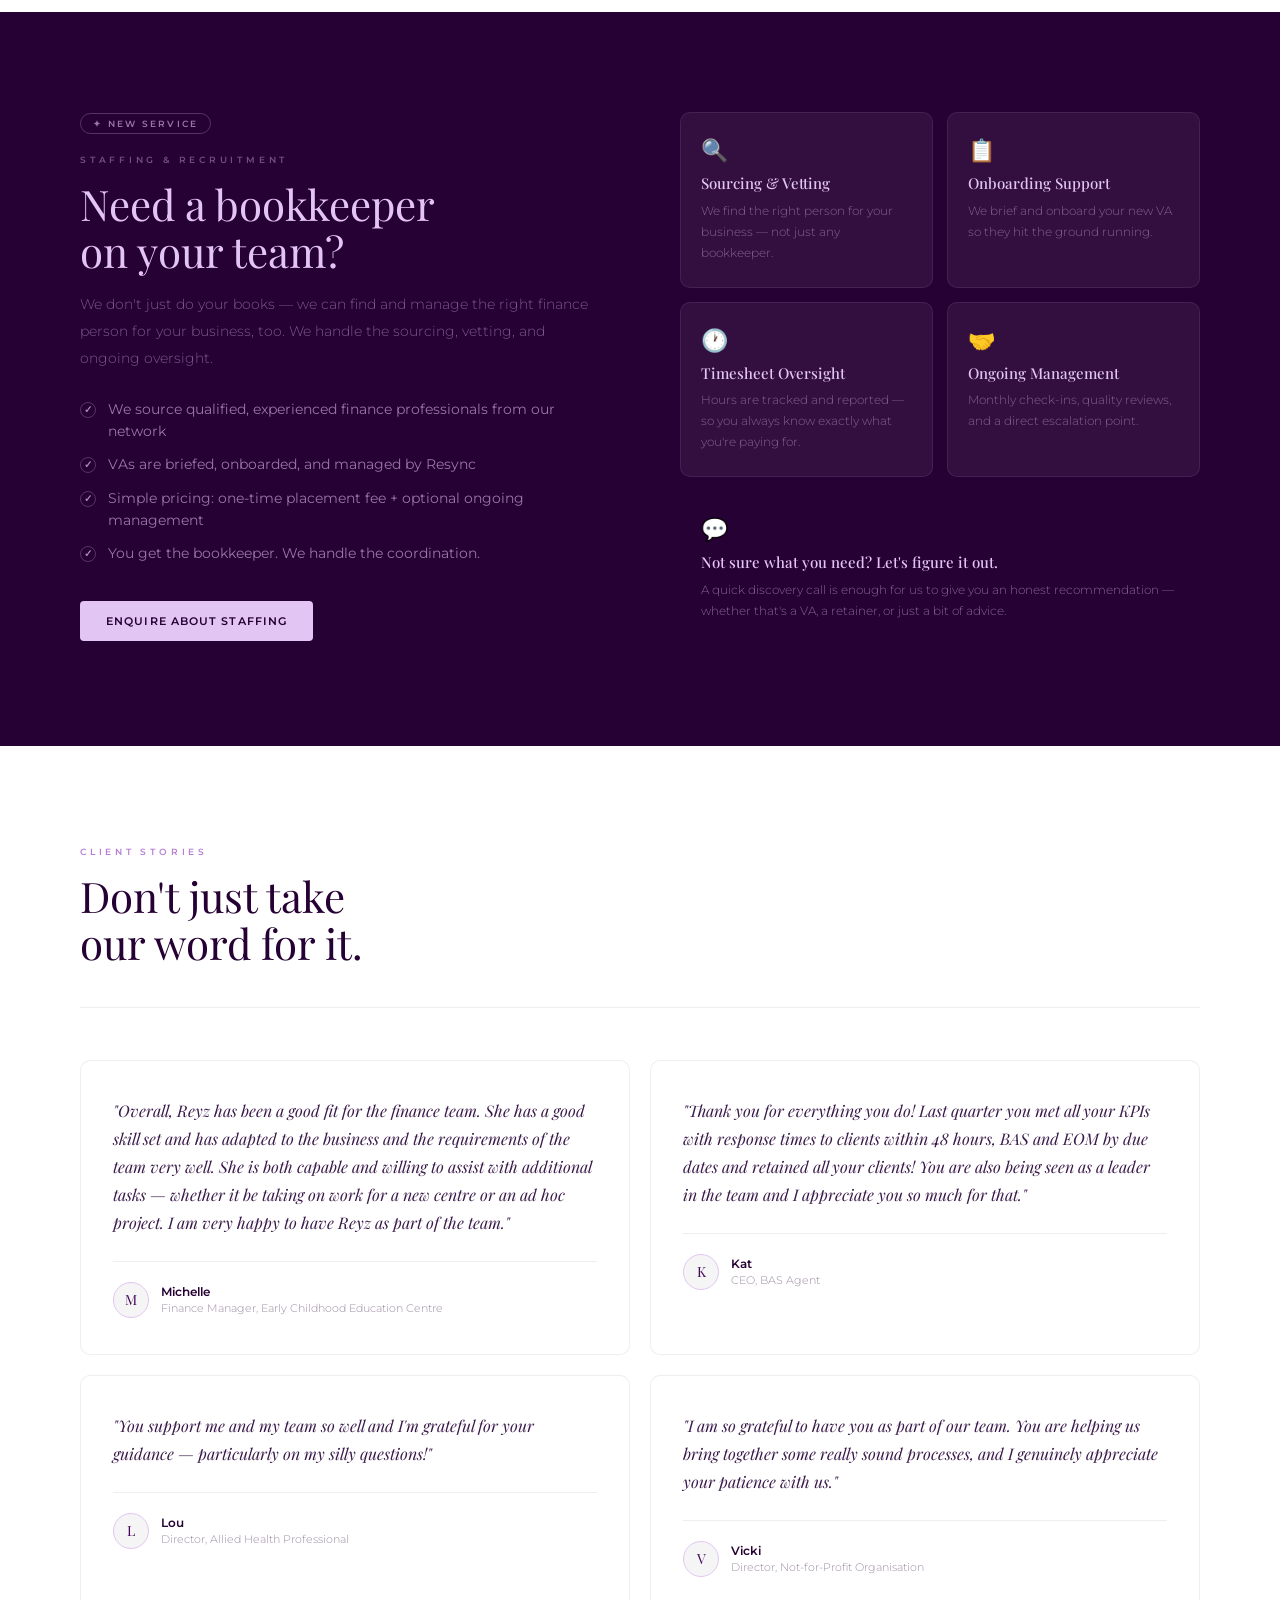
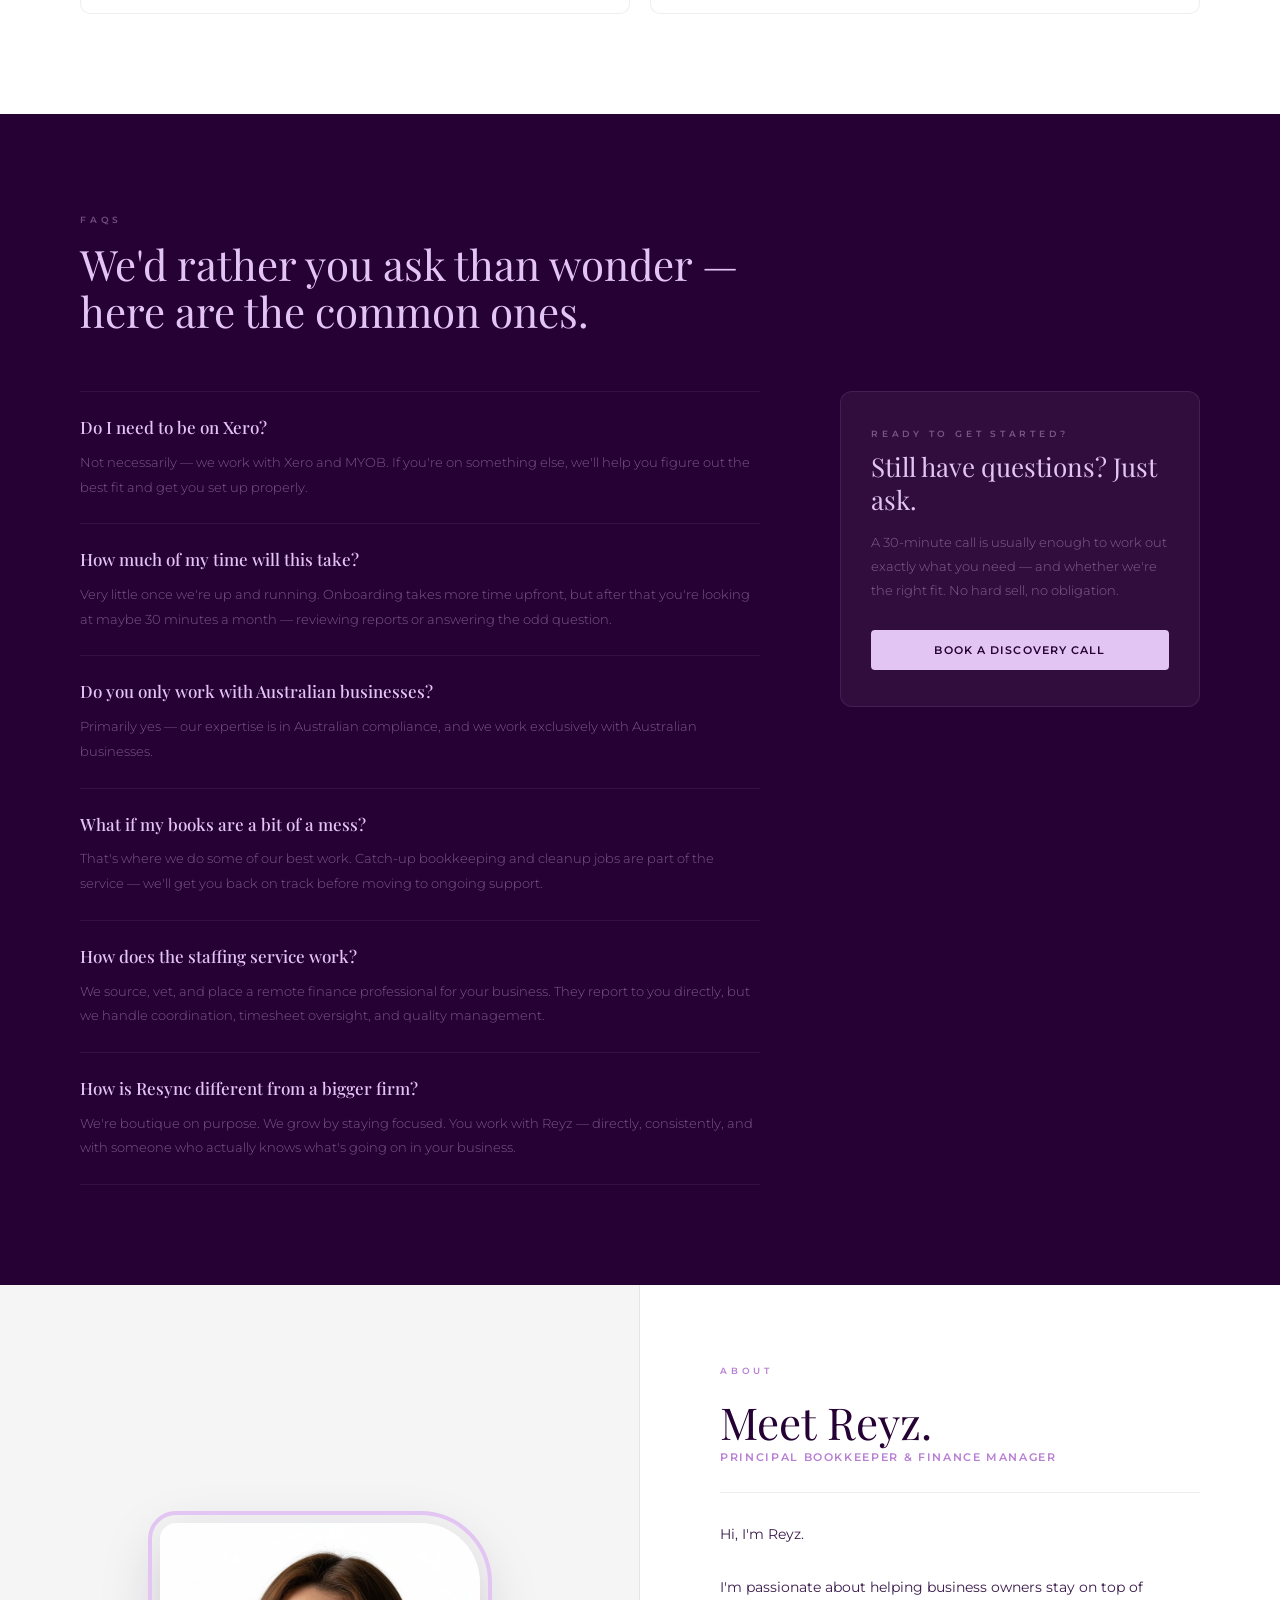
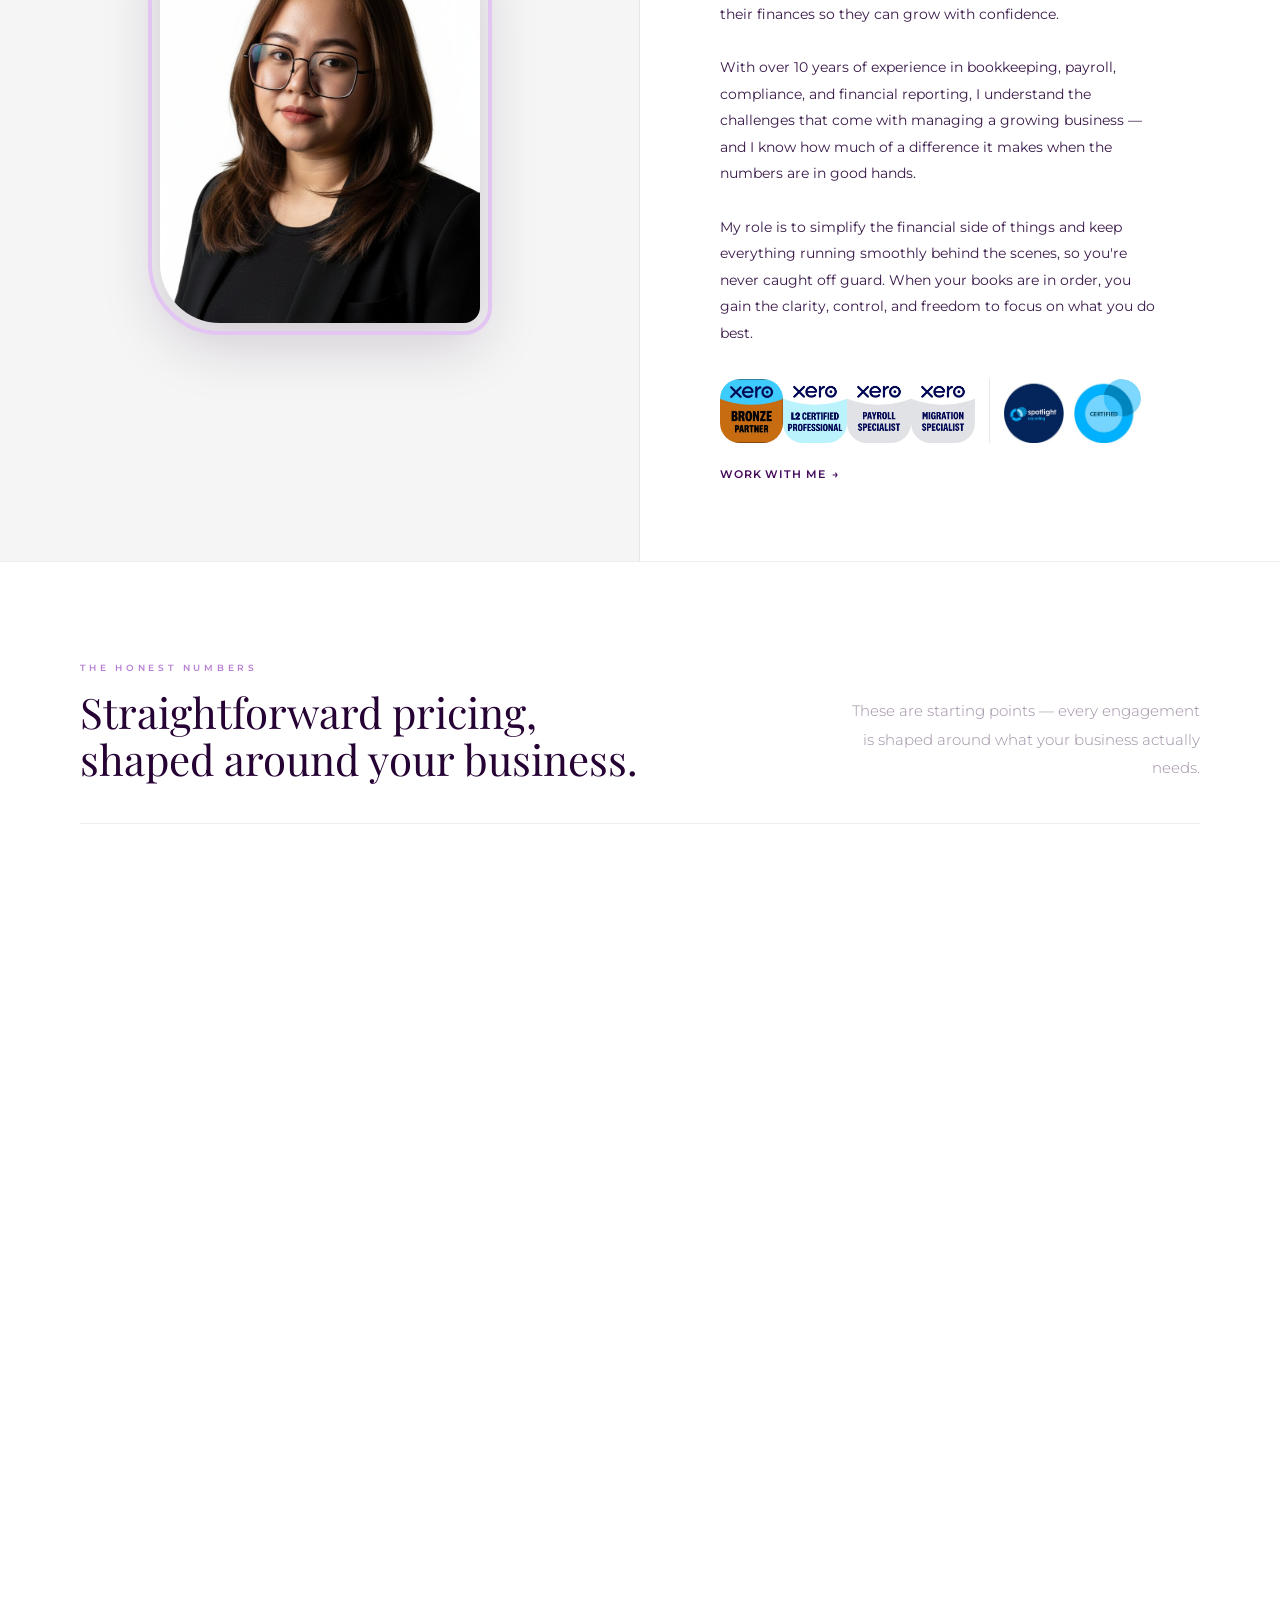
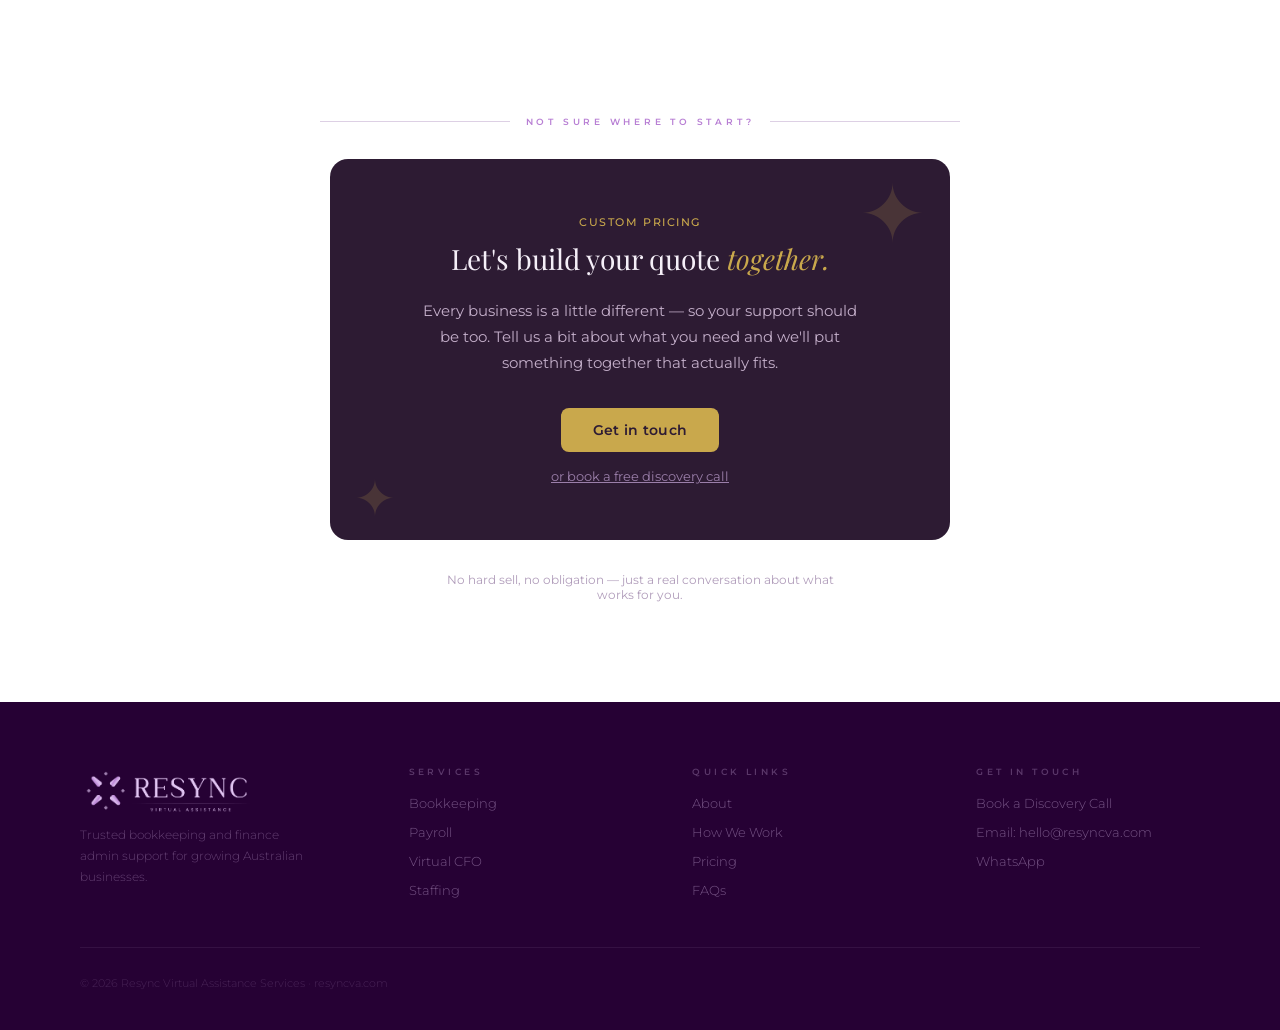
==== commit 47c42683: "Add pricing CTA, footer logo fix, nav and layout updates - Add pricing CTA section with custom dark " ====
--- a/index.html
+++ b/index.html
@@ -30,7 +30,6 @@
   <ul class="nav-links">
     <li><a href="#home">Home</a></li>
     <li><a href="#services">Services</a></li>
-    <li><a href="#staffing">Staffing</a></li>
     <li><a href="#about">About</a></li>
     <li><a href="contact.html">Contact</a></li>
     <li><a href="#" data-booking-link class="nav-cta">Book a Discovery Call</a></li>
@@ -464,13 +463,34 @@
       </div>
     </div>
   </div>
+
+  <!-- Pricing CTA -->
+  <div class="pricing-cta-wrapper">
+    <div class="pricing-cta-divider">
+      <div class="pricing-cta-divider-line"></div>
+      <span class="pricing-cta-divider-text">not sure where to start?</span>
+      <div class="pricing-cta-divider-line"></div>
+    </div>
+
+    <div class="pricing-cta-card">
+      <span class="pricing-cta-accent top-right">✦</span>
+      <span class="pricing-cta-accent bottom-left">✦</span>
+      <p class="pricing-cta-eyebrow">Custom pricing</p>
+      <h2 class="pricing-cta-heading">Let's build your quote <em>together.</em></h2>
+      <p class="pricing-cta-body">Every business is a little different — so your support should be too. Tell us a bit about what you need and we'll put something together that actually fits.</p>
+      <a href="/contact.html" class="pricing-cta-btn">Get in touch</a>
+      <a href="#" data-booking-link class="pricing-cta-secondary">or book a free discovery call</a>
+    </div>
+
+    <p class="pricing-cta-footer">No hard sell, no obligation — just a real conversation about what works for you.</p>
+  </div>
 </section>
 
 <!-- FOOTER -->
 <footer>
   <div class="footer-top">
     <div>
-      <img src="images/logo.png" alt="Resync Virtual Assistance" class="footer-logo">
+      <img src="images/logo-footer.png" alt="Resync Virtual Assistance" class="footer-logo">
       <p class="footer-tagline">Trusted bookkeeping and finance admin support for growing Australian businesses.</p>
     </div>
     <div>
--- a/css/styles.css
+++ b/css/styles.css
@@ -65,9 +65,14 @@
 ═══════════════════════════════════════ */
 .services-top .subtext,
 .who-top .subtext,
-.pricing-top .subtext {
+.pricing-top .subtext,
+.how-top .subtext {
   text-align: right;
   max-width: 360px;
+}
+
+.how-top .subtext {
+  justify-self: end;
 }
 
 .who-top .subtext { max-width: 380px; }
@@ -1347,6 +1352,130 @@
   line-height: 1;
   z-index: 201;
   position: relative;
+}
+
+/* ═══════════════════════════════════════
+   PRICING CTA
+═══════════════════════════════════════ */
+.pricing-cta-wrapper {
+  margin-top: 3.5rem;
+  display: flex;
+  flex-direction: column;
+  align-items: center;
+  gap: 0;
+}
+
+.pricing-cta-note {
+  font-size: 13px;
+  color: #9b8fa3;
+  text-align: center;
+  margin-bottom: 2rem;
+  max-width: 500px;
+  line-height: 1.6;
+}
+
+.pricing-cta-divider {
+  display: flex;
+  align-items: center;
+  gap: 1rem;
+  width: 100%;
+  max-width: 640px;
+  margin-bottom: 2rem;
+}
+.pricing-cta-divider-line {
+  flex: 1;
+  height: 0.5px;
+  background: #ddd0e4;
+}
+.pricing-cta-divider-text {
+  font-size: 9px;
+  font-weight: 600;
+  text-transform: uppercase;
+  letter-spacing: 0.42em;
+  color: var(--accent);
+}
+
+.pricing-cta-card {
+  background: #2D1B33;
+  border-radius: 18px;
+  padding: 3.5rem 2.5rem;
+  text-align: center;
+  max-width: 620px;
+  width: 100%;
+  position: relative;
+}
+
+.pricing-cta-accent {
+  position: absolute;
+  color: #C9A84C;
+  opacity: 0.18;
+  font-family: Georgia, serif;
+  font-size: 80px;
+  line-height: 1;
+  user-select: none;
+}
+.pricing-cta-accent.top-right { top: 16px; right: 24px; }
+.pricing-cta-accent.bottom-left { bottom: 16px; left: 24px; font-size: 50px; }
+
+.pricing-cta-eyebrow {
+  font-size: 11px;
+  text-transform: uppercase;
+  letter-spacing: 0.14em;
+  color: #C9A84C;
+  margin-bottom: 0.75rem;
+  font-weight: 500;
+}
+
+.pricing-cta-heading {
+  font-size: 28px;
+  font-weight: 400;
+  color: #F5EFF8;
+  line-height: 1.3;
+  margin-bottom: 1.25rem;
+  font-family: 'Playfair Display', Georgia, serif;
+}
+.pricing-cta-heading em {
+  color: #C9A84C;
+  font-style: italic;
+}
+
+.pricing-cta-body {
+  font-size: 15px;
+  color: #C3AEC9;
+  line-height: 1.75;
+  max-width: 440px;
+  margin: 0 auto 2rem;
+}
+
+.pricing-cta-btn {
+  display: inline-block;
+  background: #C9A84C;
+  color: #2D1B33;
+  font-size: 14px;
+  font-weight: 600;
+  padding: 13px 32px;
+  border-radius: 8px;
+  text-decoration: none;
+  letter-spacing: 0.02em;
+  transition: background 0.2s;
+}
+.pricing-cta-btn:hover { background: #b5963c; }
+
+.pricing-cta-secondary {
+  display: block;
+  margin-top: 1rem;
+  font-size: 13px;
+  color: #9B7FAA;
+  text-decoration: underline;
+  cursor: pointer;
+}
+
+.pricing-cta-footer {
+  margin-top: 2rem;
+  font-size: 12px;
+  color: #b09cba;
+  text-align: center;
+  max-width: 400px;
 }
 
 /* ═══════════════════════════════════════
@@ -1473,7 +1602,7 @@
 
   /* How top — stack vertically */
   .how-top { grid-template-columns: 1fr; gap: 20px; }
-  .how-top .subtext { text-align: left; max-width: 100%; }
+  .how-top .subtext { text-align: left; max-width: 100%; justify-self: start; }
 
   /* Services top — stack vertically */
   .services-top { flex-direction: column; align-items: flex-start; gap: 20px; }
@@ -1504,6 +1633,7 @@
 
   /* Pricing */
   .pricing-grid { grid-template-columns: 1fr; }
+  .pricing-cta-card { padding: 2.5rem 1.5rem; }
   .pricing-grid .pricing-bottom > .pricing-card:last-child {
     grid-column: auto;
     justify-self: stretch;
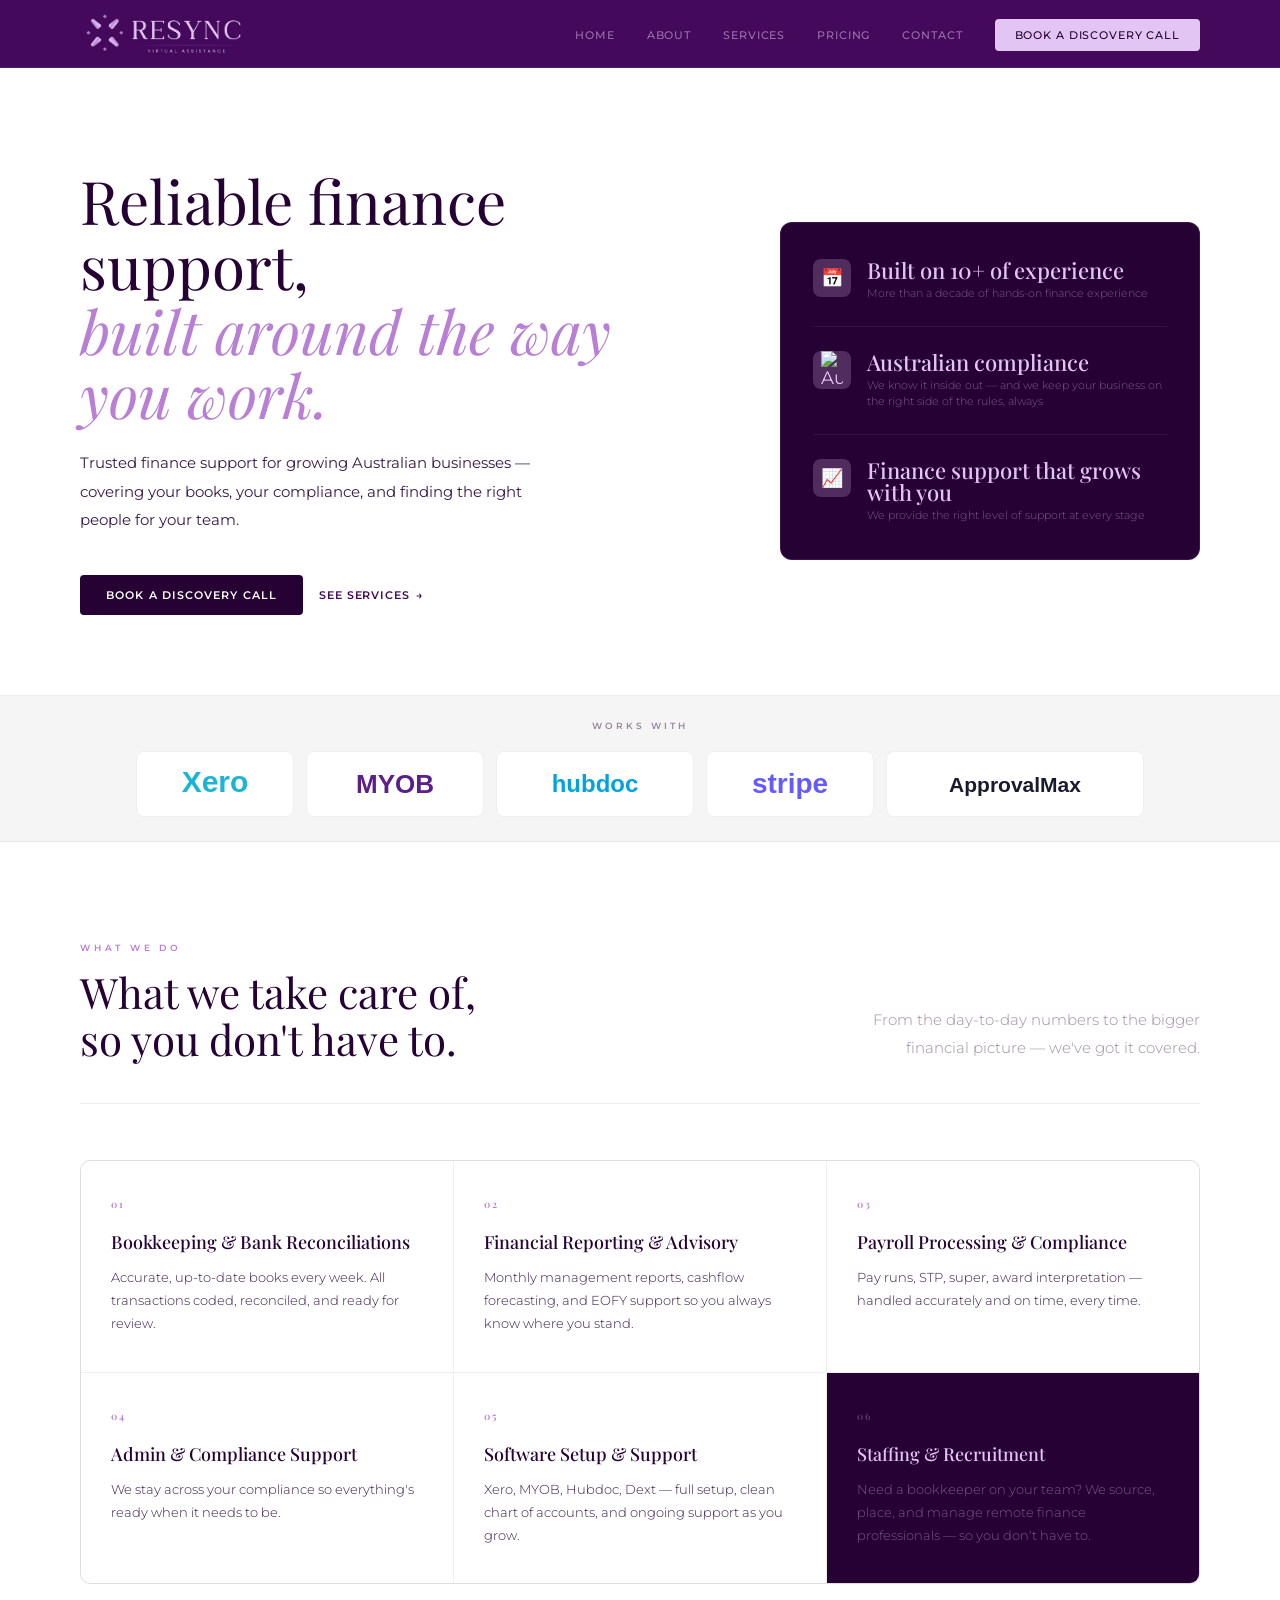
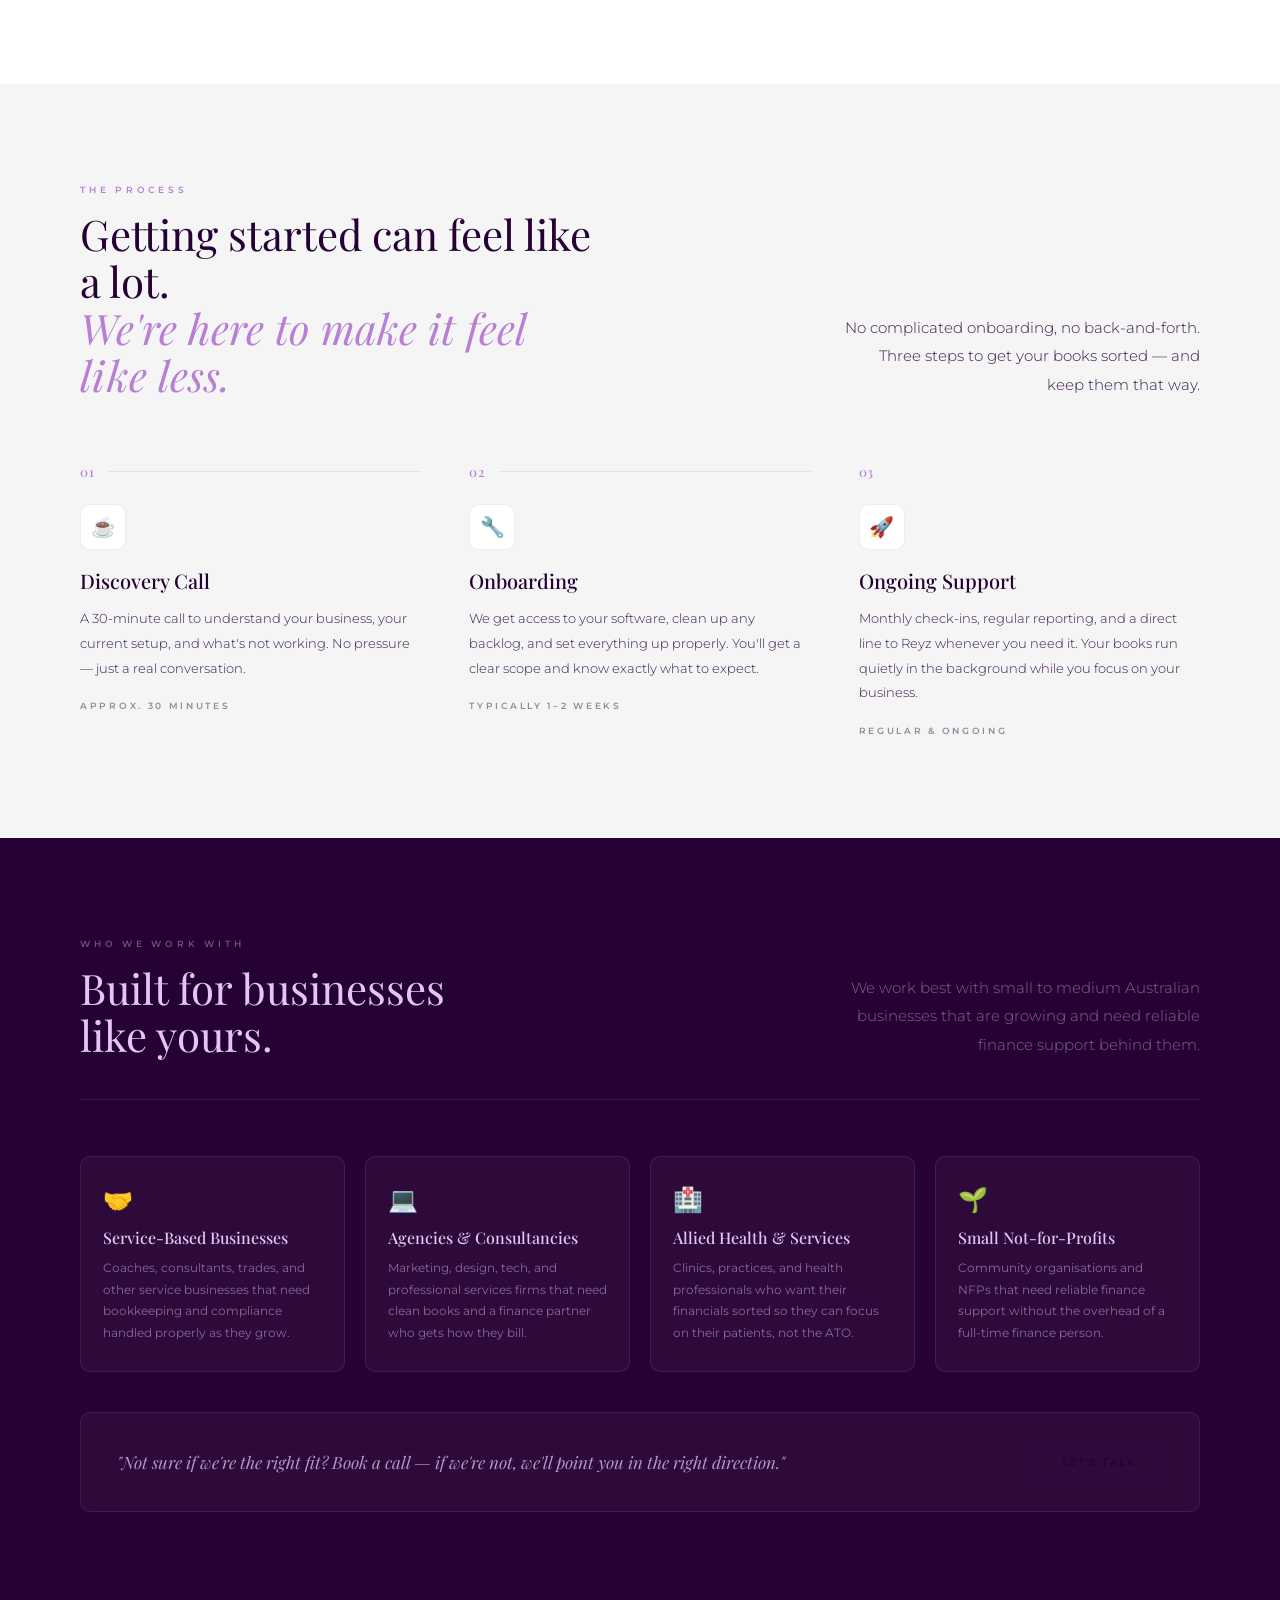
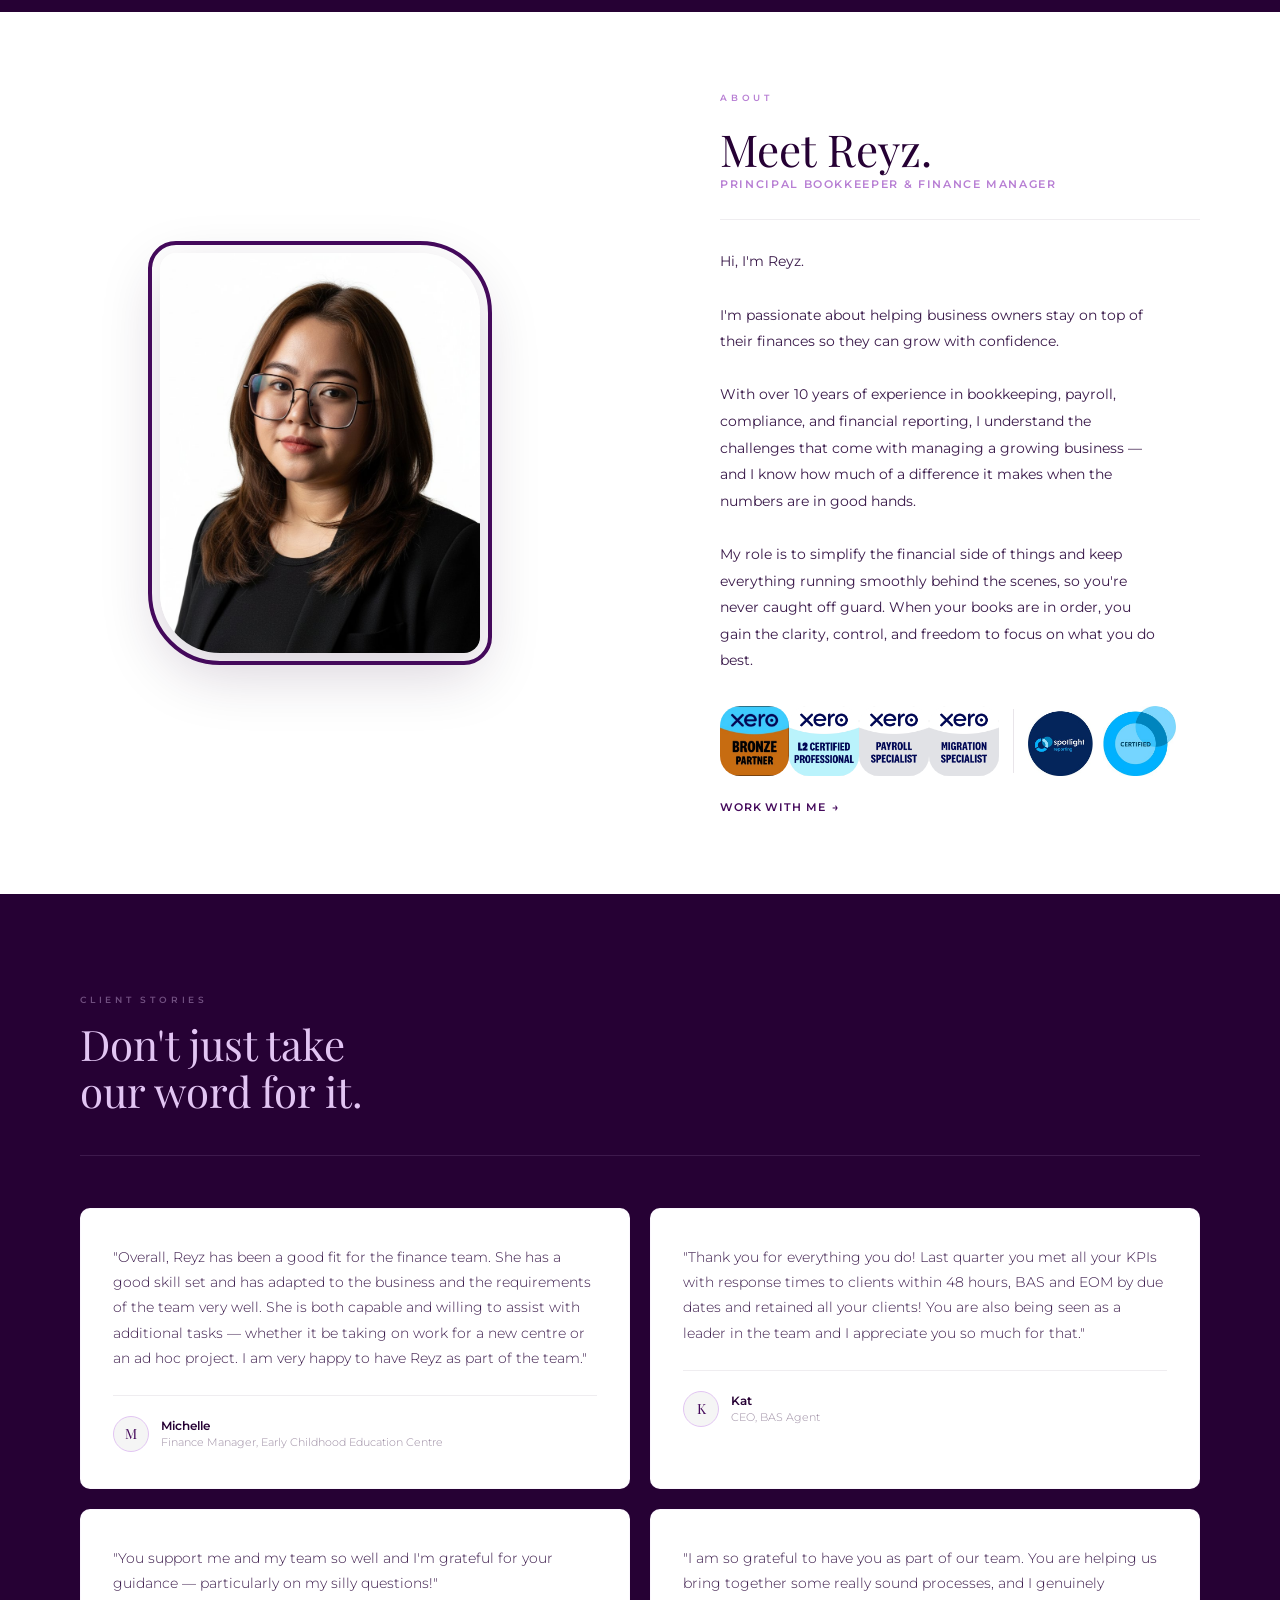
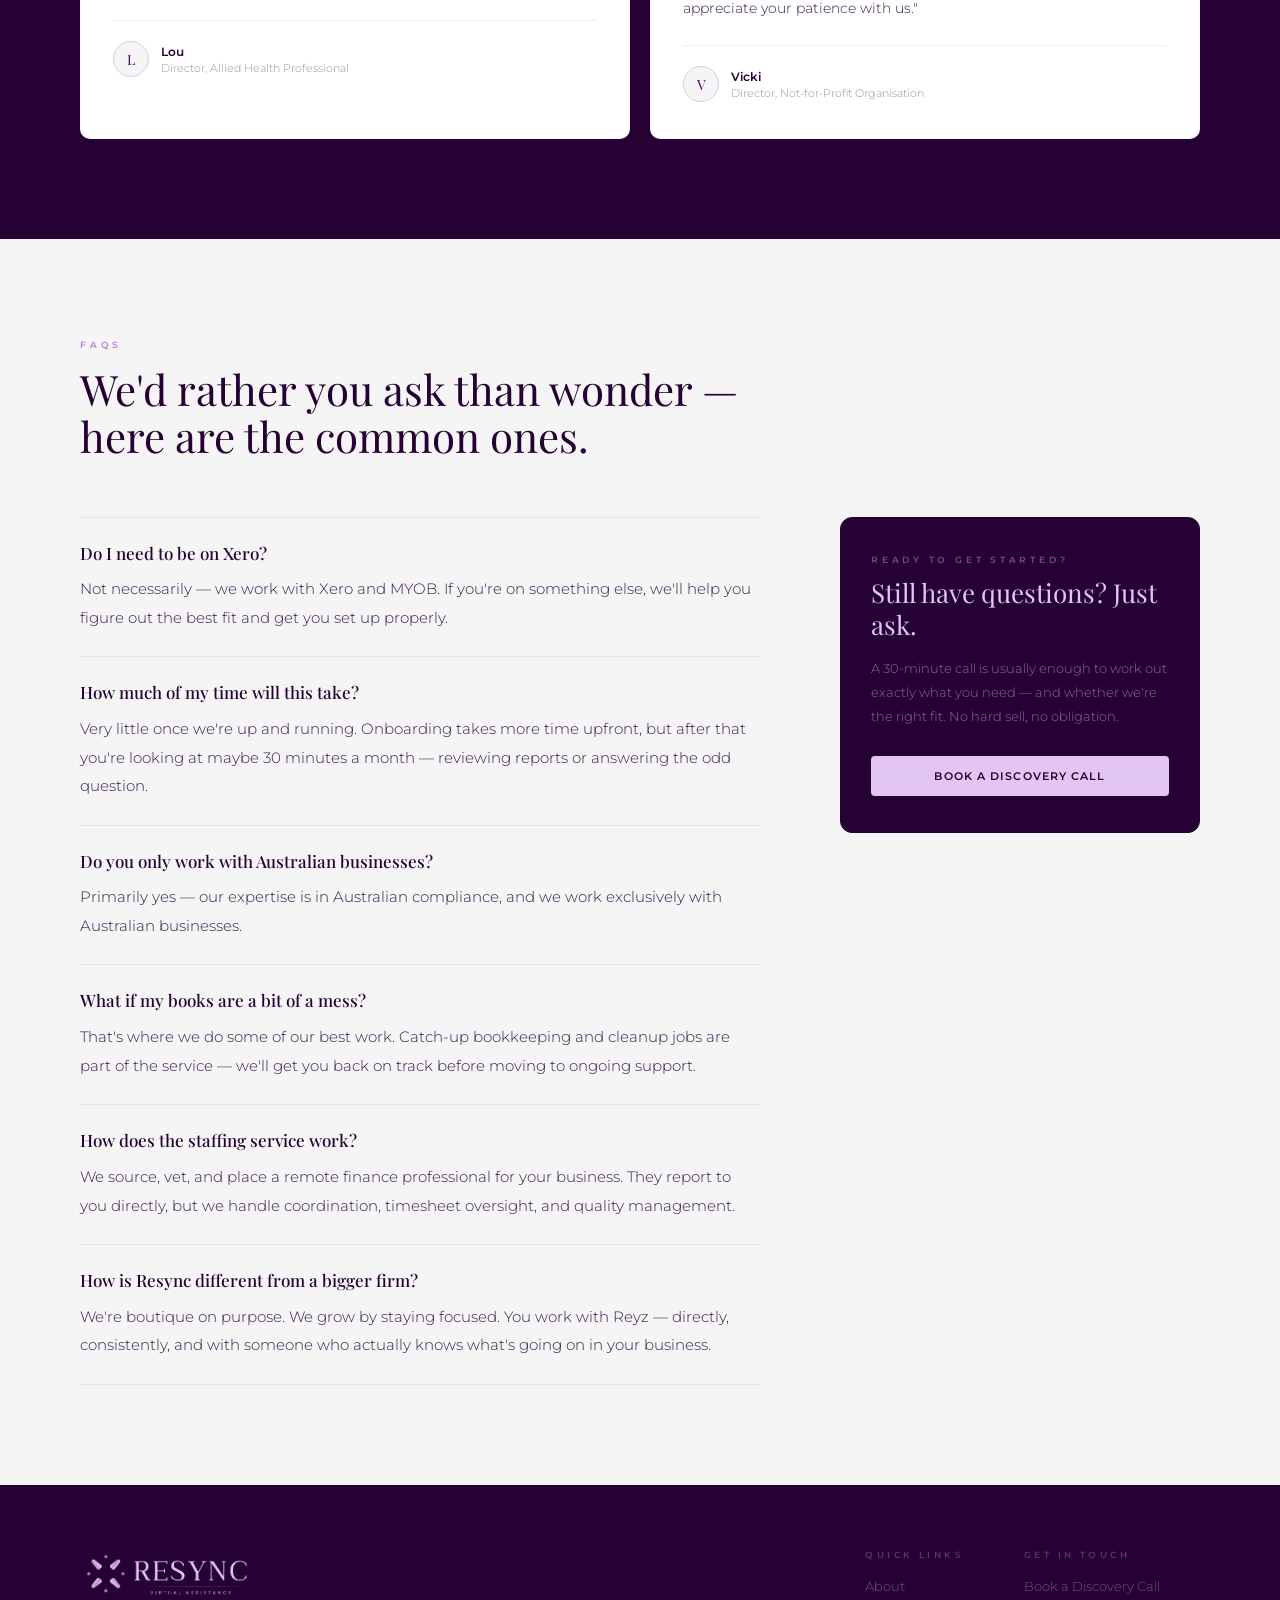
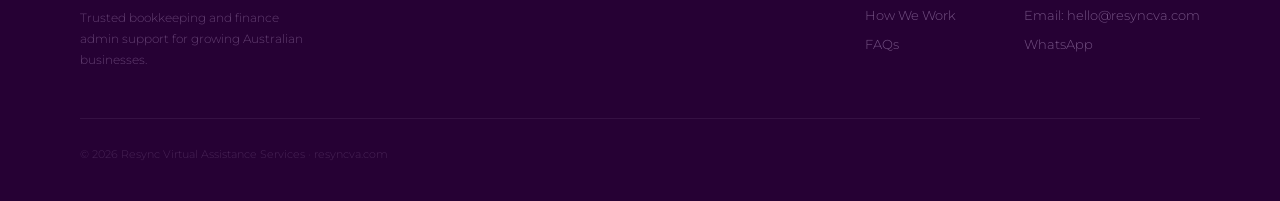
==== commit f2e9c54c: "Redesign sections, fix nav/footer consistency, and update links - Dark background for testimonials a" ====
--- a/index.html
+++ b/index.html
@@ -29,8 +29,9 @@
   <button class="nav-toggle" aria-label="Toggle menu">&#9776;</button>
   <ul class="nav-links">
     <li><a href="#home">Home</a></li>
-    <li><a href="#services">Services</a></li>
     <li><a href="#about">About</a></li>
+    <li><a href="services.html">Services</a></li>
+    <li><a href="pricing.html">Pricing</a></li>
     <li><a href="contact.html">Contact</a></li>
     <li><a href="#" data-booking-link class="nav-cta">Book a Discovery Call</a></li>
   </ul>
@@ -44,7 +45,7 @@
     <p class="hero-desc">Trusted finance support for growing Australian businesses — covering your books, your compliance, and finding the right people for your team.</p>
     <div class="hero-ctas">
       <a href="#" data-booking-link class="btn btn-dark">Book a Discovery Call</a>
-      <a href="#services" class="link-arrow">See services</a>
+      <a href="services.html" class="link-arrow">See services</a>
     </div>
   </div>
   <div class="hero-right">
@@ -218,49 +219,29 @@
   </div>
 </section>
 
-<!-- ═══ 06 STAFFING ═══ -->
-<section class="staffing" id="staffing">
-  <div class="staffing-inner">
-    <div>
-      <div class="new-badge">✦ New Service</div>
-      <span class="tag">Staffing & Recruitment</span>
-      <h2 class="heading">Need a bookkeeper<br>on your team?</h2>
-      <p class="staffing-desc">We don't just do your books — we can find and manage the right finance person for your business, too. We handle the sourcing, vetting, and ongoing oversight.</p>
-      <ul class="check-list">
-        <li>We source qualified, experienced finance professionals from our network</li>
-        <li>VAs are briefed, onboarded, and managed by Resync</li>
-        <li>Simple pricing: one-time placement fee + optional ongoing management</li>
-        <li>You get the bookkeeper. We handle the coordination.</li>
-      </ul>
-      <a href="contact.html" class="btn btn-dark">Enquire About Staffing</a>
-    </div>
-    <div class="staffing-cards">
-      <div class="staffing-card">
-        <div class="staffing-card-icon">🔍</div>
-        <h3 class="staffing-card-title">Sourcing & Vetting</h3>
-        <p class="staffing-card-desc">We find the right person for your business — not just any bookkeeper.</p>
-      </div>
-      <div class="staffing-card">
-        <div class="staffing-card-icon">📋</div>
-        <h3 class="staffing-card-title">Onboarding Support</h3>
-        <p class="staffing-card-desc">We brief and onboard your new VA so they hit the ground running.</p>
-      </div>
-      <div class="staffing-card">
-        <div class="staffing-card-icon">🕐</div>
-        <h3 class="staffing-card-title">Timesheet Oversight</h3>
-        <p class="staffing-card-desc">Hours are tracked and reported — so you always know exactly what you're paying for.</p>
-      </div>
-      <div class="staffing-card">
-        <div class="staffing-card-icon">🤝</div>
-        <h3 class="staffing-card-title">Ongoing Management</h3>
-        <p class="staffing-card-desc">Monthly check-ins, quality reviews, and a direct escalation point.</p>
-      </div>
-      <div class="staffing-card full">
-        <div class="staffing-card-icon">💬</div>
-        <h3 class="staffing-card-title">Not sure what you need? Let's figure it out.</h3>
-        <p class="staffing-card-desc">A quick discovery call is enough for us to give you an honest recommendation — whether that's a VA, a retainer, or just a bit of advice.</p>
-      </div>
-    </div>
+
+<!-- ═══ 09 ABOUT ═══ -->
+<section class="about" id="about">
+  <div class="about-left">
+    <img src="images/about-photo.png" alt="About" class="about-photo">
+  </div>
+  <div class="about-right">
+    <span class="tag">About</span>
+    <h2 class="about-name">Meet Reyz.</h2>
+    <div class="about-role">Principal Bookkeeper & Finance Manager</div>
+    <p class="about-body">Hi, I'm Reyz.<br><br>I'm passionate about helping business owners stay on top of their finances so they can grow with confidence.<br><br>With over 10 years of experience in bookkeeping, payroll, compliance, and financial reporting, I understand the challenges that come with managing a growing business — and I know how much of a difference it makes when the numbers are in good hands.<br><br>My role is to simplify the financial side of things and keep everything running smoothly behind the scenes, so you're never caught off guard. When your books are in order, you gain the clarity, control, and freedom to focus on what you do best.</p>
+    <div class="about-badges">
+      <div class="about-badge-item"><img src="images/xero-bronze-partner.png" alt="Xero Bronze Partner" ></div><div class="about-badge-item"><img src="images/xero-l2-certified.png" alt="Xero L2 Certified Professional" ></div><div class="about-badge-item"><img src="images/xero-payroll-specialist.png" alt="Xero Payroll Specialist" ></div><div class="about-badge-item"><img src="images/xero-migration-specialist.png" alt="Xero Migration Specialist" ></div>
+      <div class="about-badge-sep"></div>
+      <div class="about-badge-item about-badge-item--plain">
+        <img src="images/spotlight-reporting-certified.png" alt="Spotlight Reporting Certified" >
+      </div>
+      <div class="about-badge-item about-badge-item--plain about-badge-item--offset">
+        <img src="images/spotlight-certified.png" alt="Spotlight Certified" >
+      </div>
+
+    </div>
+    <a href="#" data-booking-link class="link-arrow">Work with me</a>
   </div>
 </section>
 
@@ -360,131 +341,6 @@
   </div>
 </section>
 
-<!-- ═══ 09 ABOUT ═══ -->
-<section class="about" id="about">
-  <div class="about-left">
-    <img src="images/about-photo.png" alt="About" class="about-photo">
-  </div>
-  <div class="about-right">
-    <span class="tag">About</span>
-    <h2 class="about-name">Meet Reyz.</h2>
-    <div class="about-role">Principal Bookkeeper & Finance Manager</div>
-    <p class="about-body">Hi, I'm Reyz.<br><br>I'm passionate about helping business owners stay on top of their finances so they can grow with confidence.<br><br>With over 10 years of experience in bookkeeping, payroll, compliance, and financial reporting, I understand the challenges that come with managing a growing business — and I know how much of a difference it makes when the numbers are in good hands.<br><br>My role is to simplify the financial side of things and keep everything running smoothly behind the scenes, so you're never caught off guard. When your books are in order, you gain the clarity, control, and freedom to focus on what you do best.</p>
-    <div class="about-badges">
-      <div class="about-badge-item"><img src="images/xero-bronze-partner.png" alt="Xero Bronze Partner" ></div><div class="about-badge-item"><img src="images/xero-l2-certified.png" alt="Xero L2 Certified Professional" ></div><div class="about-badge-item"><img src="images/xero-payroll-specialist.png" alt="Xero Payroll Specialist" ></div><div class="about-badge-item"><img src="images/xero-migration-specialist.png" alt="Xero Migration Specialist" ></div>
-      <div class="about-badge-sep"></div>
-      <div class="about-badge-item about-badge-item--plain">
-        <img src="images/spotlight-reporting-certified.png" alt="Spotlight Reporting Certified" >
-      </div>
-      <div class="about-badge-item about-badge-item--plain about-badge-item--offset">
-        <img src="images/spotlight-certified.png" alt="Spotlight Certified" >
-      </div>
-      
-    </div>
-    <a href="#" data-booking-link class="link-arrow">Work with me</a>
-  </div>
-</section>
-
-<!-- ═══ 10 PRICING ═══ -->
-<section class="pricing" id="pricing">
-  <div class="pricing-top">
-    <div>
-      <span class="tag">The Honest Numbers</span>
-      <h2 class="heading">Straightforward pricing,<br>shaped around your business.</h2>
-    </div>
-    <p class="subtext">These are starting points — every engagement is shaped around what your business actually needs.</p>
-  </div>
-  <div class="pricing-grid">
-    <div class="pricing-card">
-      <h3 class="pricing-name">Sorted</h3>
-      <div class="pricing-price">From $125/week</div>
-      <ul class="pricing-features">
-        <li>Bookkeeping & bank reconciliations</li>
-        <li>Receipts and document management</li>
-        <li>Basic monthly P&L reporting</li>
-        <li>Payroll for 1–2 employees (STP filing & EOFY finalisation)</li>
-        <li>Auto super processing</li>
-      </ul>
-      <div class="pricing-note">Best for: Sole traders & small businesses just getting started</div>
-    </div>
-    <div class="pricing-card featured">
-      <div class="pricing-badge">Most Popular</div>
-      <h3 class="pricing-name">On Track</h3>
-      <div class="pricing-price">From $225/week</div>
-      <ul class="pricing-features">
-        <li>Everything in Sorted</li>
-        <li>Payroll for up to 5 (STP filing & EOFY finalisation)</li>
-        <li>Auto super processing</li>
-        <li>Monthly management reporting</li>
-        <li>Accounts receivable / accounts payable management</li>
-        <li>Dedicated accounts inbox management</li>
-      </ul>
-      <div class="pricing-note">Best for: Growing businesses with a small team</div>
-    </div>
-    <div class="pricing-card">
-      <h3 class="pricing-name">Ahead</h3>
-      <div class="pricing-price">From $400/week</div>
-      <ul class="pricing-features">
-        <li>Everything in On Track</li>
-        <li>Payroll for up to 10 (STP filing & EOFY finalisation)</li>
-        <li>Auto super processing</li>
-        <li>BAS / IAS review</li>
-        <li>Cashflow reporting</li>
-        <li>Budget & forecast modelling</li>
-        <li>End-of-financial-year audit support</li>
-      </ul>
-      <div class="pricing-note">Best for: Businesses ready for a more hands-on finance partner</div>
-    </div>
-    <div class="pricing-bottom">
-      <div class="pricing-card">
-        <h3 class="pricing-name">Virtual CFO & Advisory</h3>
-        <div class="pricing-price">Quoted on scope</div>
-        <ul class="pricing-features">
-          <li>Budget & forecast modelling</li>
-          <li>Cashflow reporting & forecasting</li>
-          <li>Business performance reporting</li>
-          <li>One-off financial reviews</li>
-          <li>Ad-hoc advisory hours</li>
-        </ul>
-        <div class="pricing-note">Best for: Businesses that need strategic finance support — ongoing, project-based, or one-off</div>
-      </div>
-      <div class="pricing-card">
-        <h3 class="pricing-name">Cleanups & System Setup</h3>
-        <div class="pricing-price">Quoted on scope</div>
-        <ul class="pricing-features">
-          <li>Xero / MYOB setup or migration</li>
-          <li>Third-party app integrations</li>
-          <li>Chart of accounts setup</li>
-          <li>Accounting system health check</li>
-          <li>Prior period catchup & backlog cleanup</li>
-          <li>And more — just ask</li>
-        </ul>
-        <div class="pricing-note">Best for: Businesses starting fresh, switching platforms, or getting their records back on track</div>
-      </div>
-    </div>
-  </div>
-
-  <!-- Pricing CTA -->
-  <div class="pricing-cta-wrapper">
-    <div class="pricing-cta-divider">
-      <div class="pricing-cta-divider-line"></div>
-      <span class="pricing-cta-divider-text">not sure where to start?</span>
-      <div class="pricing-cta-divider-line"></div>
-    </div>
-
-    <div class="pricing-cta-card">
-      <span class="pricing-cta-accent top-right">✦</span>
-      <span class="pricing-cta-accent bottom-left">✦</span>
-      <p class="pricing-cta-eyebrow">Custom pricing</p>
-      <h2 class="pricing-cta-heading">Let's build your quote <em>together.</em></h2>
-      <p class="pricing-cta-body">Every business is a little different — so your support should be too. Tell us a bit about what you need and we'll put something together that actually fits.</p>
-      <a href="/contact.html" class="pricing-cta-btn">Get in touch</a>
-      <a href="#" data-booking-link class="pricing-cta-secondary">or book a free discovery call</a>
-    </div>
-
-    <p class="pricing-cta-footer">No hard sell, no obligation — just a real conversation about what works for you.</p>
-  </div>
-</section>
 
 <!-- FOOTER -->
 <footer>
@@ -492,22 +348,12 @@
     <div>
       <img src="images/logo-footer.png" alt="Resync Virtual Assistance" class="footer-logo">
       <p class="footer-tagline">Trusted bookkeeping and finance admin support for growing Australian businesses.</p>
-    </div>
-    <div>
-      <div class="footer-col-head">Services</div>
-      <ul class="footer-links">
-        <li><a href="#services">Bookkeeping</a></li>
-        <li><a href="#services">Payroll</a></li>
-        <li><a href="#services">Virtual CFO</a></li>
-        <li><a href="#staffing">Staffing</a></li>
-      </ul>
     </div>
     <div>
       <div class="footer-col-head">Quick Links</div>
       <ul class="footer-links">
         <li><a href="#about">About</a></li>
         <li><a href="#how">How We Work</a></li>
-        <li><a href="#pricing">Pricing</a></li>
         <li><a href="#faq">FAQs</a></li>
       </ul>
     </div>
--- a/css/styles.css
+++ b/css/styles.css
@@ -16,7 +16,7 @@
   display: block;
   border-radius: 16px 60px 16px 60px;
   box-shadow: 0 20px 60px rgba(38,1,52,0.18);
-  outline: 4px solid var(--lav);
+  outline: 4px solid var(--purple);
   outline-offset: 8px;
 }
 
@@ -38,7 +38,7 @@
 }
 
 .about-badge-item img {
-  height: 64px;
+  height: 70px;
   width: auto;
   display: block;
   mix-blend-mode: multiply;
@@ -524,7 +524,7 @@
 ═══════════════════════════════════════ */
 .how {
   padding: 100px 80px;
-  background: var(--plum);
+  background: var(--soft);
 }
 
 .how-top {
@@ -534,9 +534,9 @@
   align-items: end;
   margin-bottom: 64px;
 }
-.how .heading { color: var(--lav); }
-.how .subtext { color: rgba(226,197,243,0.45); }
-.how .tag { color: rgba(226,197,243,0.4); }
+.how .heading { color: var(--plum); }
+.how .subtext { color: var(--text); }
+.how .tag { color: var(--accent); }
 
 .how-steps {
   display: grid;
@@ -559,15 +559,15 @@
   font-family: var(--serif);
   font-size: 13px;
   font-weight: 500;
-  color: rgba(226,197,243,0.4);
+  color: var(--accent);
   letter-spacing: 0.05em;
 }
 
 .how-step-line {
   flex: 1;
   height: 1px;
-  background: var(--lav);
-  opacity: 0.4;
+  background: var(--border);
+  opacity: 1;
 }
 
 .how-step:last-child .how-step-line { display: none; }
@@ -576,8 +576,8 @@
   width: 46px;
   height: 46px;
   border-radius: 10px;
-  background: rgba(226,197,243,0.08);
-  border: 1px solid rgba(226,197,243,0.1);
+  background: var(--white);
+  border: 1px solid var(--border);
   display: flex;
   align-items: center;
   justify-content: center;
@@ -589,7 +589,7 @@
   font-family: var(--serif);
   font-size: 20px;
   font-weight: 500;
-  color: var(--lav);
+  color: var(--plum);
   margin-bottom: 12px;
   line-height: 1.3;
 }
@@ -598,7 +598,7 @@
   font-size: 13px;
   font-weight: 300;
   line-height: 1.9;
-  color: rgba(226,197,243,0.45);
+  color: var(--text);
   margin-bottom: 14px;
 }
 
@@ -607,7 +607,7 @@
   font-weight: 600;
   letter-spacing: 0.3em;
   text-transform: uppercase;
-  color: rgba(226,197,243,0.35);
+  color: var(--muted);
 }
 
 /* ═══════════════════════════════════════
@@ -615,7 +615,7 @@
 ═══════════════════════════════════════ */
 .who {
   padding: 100px 80px;
-  background: var(--white);
+  background: var(--plum);
 }
 
 .who-top {
@@ -625,8 +625,12 @@
   margin-bottom: 56px;
   gap: 60px;
   padding-bottom: 40px;
-  border-bottom: 1px solid var(--border);
-}
+  border-bottom: 1px solid rgba(226,197,243,0.12);
+}
+
+.who .heading { color: var(--lav); }
+.who .subtext { color: rgba(226,197,243,0.5); }
+.who .tag { color: rgba(226,197,243,0.4); }
 
 .who-grid {
   display: grid;
@@ -638,15 +642,15 @@
 
 .who-card {
   padding: 28px 22px;
-  border: 1px solid var(--border);
+  border: 1px solid rgba(226,197,243,0.1);
   border-radius: 10px;
   transition: border-color 0.2s, box-shadow 0.2s;
-  background: var(--white);
+  background: rgba(255,255,255,0.04);
 }
 
 .who-card:hover {
-  border-color: var(--lav);
-  box-shadow: 0 4px 24px rgba(38,1,52,0.05);
+  border-color: rgba(226,197,243,0.25);
+  box-shadow: 0 4px 24px rgba(0,0,0,0.2);
 }
 
 .who-icon {
@@ -658,7 +662,7 @@
   font-family: var(--serif);
   font-size: 16px;
   font-weight: 500;
-  color: var(--plum);
+  color: var(--lav);
   margin-bottom: 8px;
   line-height: 1.3;
 }
@@ -667,12 +671,12 @@
   font-size: 12px;
   font-weight: 400;
   line-height: 1.8;
-  color: var(--text);
+  color: rgba(226,197,243,0.5);
 }
 
 .who-nudge {
-  background: var(--soft);
-  border: 1px solid var(--border);
+  background: rgba(255,255,255,0.04);
+  border: 1px solid rgba(226,197,243,0.1);
   border-radius: 10px;
   padding: 28px 36px;
   display: flex;
@@ -685,7 +689,7 @@
   font-family: var(--serif);
   font-style: italic;
   font-size: 17px;
-  color: var(--text);
+  color: rgba(226,197,243,0.75);
   line-height: 1.6;
 }
 
@@ -815,8 +819,11 @@
 ═══════════════════════════════════════ */
 .testimonials {
   padding: 100px 80px;
-  background: var(--white);
-}
+  background: var(--plum);
+}
+
+.testimonials .heading { color: var(--lav); }
+.testimonials .tag { color: rgba(226,197,243,0.4); }
 
 .testi-top {
   display: flex;
@@ -824,7 +831,7 @@
   justify-content: space-between;
   margin-bottom: 52px;
   padding-bottom: 40px;
-  border-bottom: 1px solid var(--border);
+  border-bottom: 1px solid rgba(226,197,243,0.12);
 }
 
 .testi-grid {
@@ -834,7 +841,7 @@
 }
 
 .testi-card {
-  border: 1px solid var(--border);
+  border: 1px solid rgba(226,197,243,0.15);
   border-radius: 10px;
   padding: 36px 32px;
   background: var(--white);
@@ -843,7 +850,7 @@
 
 .testi-card:hover {
   border-color: var(--lav);
-  box-shadow: 0 4px 24px rgba(38,1,52,0.05);
+  box-shadow: 0 4px 24px rgba(0,0,0,0.15);
 }
 
 .testi-stars {
@@ -854,11 +861,11 @@
 }
 
 .testi-body {
-  font-family: var(--serif);
-  font-style: italic;
-  font-size: 16px;
-  font-weight: 400;
-  line-height: 1.75;
+  font-family: var(--sans);
+  font-style: normal;
+  font-size: 14px;
+  font-weight: 300;
+  line-height: 1.8;
   color: var(--text);
   margin-bottom: 24px;
 }
@@ -875,7 +882,7 @@
   width: 36px;
   height: 36px;
   border-radius: 50%;
-  background: #f5f5f5;
+  background: var(--soft);
   border: 1px solid var(--lav);
   display: flex;
   align-items: center;
@@ -904,11 +911,11 @@
 ═══════════════════════════════════════ */
 .faq {
   padding: 100px 80px;
-  background: var(--plum);
-}
-
-.faq .heading { color: var(--lav); }
-.faq .tag { color: rgba(226,197,243,0.4); }
+  background: var(--soft);
+}
+
+.faq .heading { color: var(--plum); }
+.faq .tag { color: var(--accent); }
 
 .faq-inner {
   display: grid;
@@ -921,31 +928,31 @@
 .faq-list { display: flex; flex-direction: column; }
 
 .faq-item {
-  border-bottom: 1px solid rgba(226,197,243,0.08);
+  border-bottom: 1px solid var(--border);
   padding: 24px 0;
 }
 
-.faq-item:first-child { border-top: 1px solid rgba(226,197,243,0.08); }
+.faq-item:first-child { border-top: 1px solid var(--border); }
 
 .faq-q {
   font-family: var(--serif);
   font-size: 17px;
   font-weight: 500;
-  color: var(--lav);
+  color: var(--plum);
   margin-bottom: 10px;
   line-height: 1.4;
 }
 
 .faq-a {
-  font-size: 13px;
+  font-size: 15px;
   font-weight: 300;
   line-height: 1.9;
-  color: rgba(226,197,243,0.45);
+  color: var(--text);
 }
 
 .faq-cta {
-  background: rgba(255,255,255,0.05);
-  border: 1px solid rgba(226,197,243,0.1);
+  background: var(--plum);
+  border: 1px solid var(--plum);
   border-radius: 12px;
   padding: 36px 30px;
   position: sticky;
@@ -967,7 +974,7 @@
   font-size: 13px;
   font-weight: 300;
   line-height: 1.85;
-  color: rgba(226,197,243,0.45);
+  color: rgba(226,197,243,0.55);
   margin-bottom: 28px;
 }
 
@@ -981,8 +988,8 @@
 }
 
 .about-left {
-  background: var(--soft);
-  border-right: 1px solid var(--border);
+  background: var(--white);
+  border-right: none;
   display: flex;
   align-items: center;
   justify-content: center;
@@ -1191,7 +1198,7 @@
 
 .footer-top {
   display: grid;
-  grid-template-columns: 1.2fr 1fr 1fr 1fr;
+  grid-template-columns: 1fr auto auto;
   gap: 60px;
   padding-bottom: 48px;
   border-bottom: 1px solid rgba(226,197,243,0.08);
@@ -1502,7 +1509,7 @@
     justify-self: center;
     width: calc(50% - 8px);
   }
-  .footer-top       { grid-template-columns: 1fr 1fr; gap: 40px; }
+  .footer-top       { grid-template-columns: 1fr auto; gap: 40px; }
 }
 
 /* ═══════════════════════════════════════
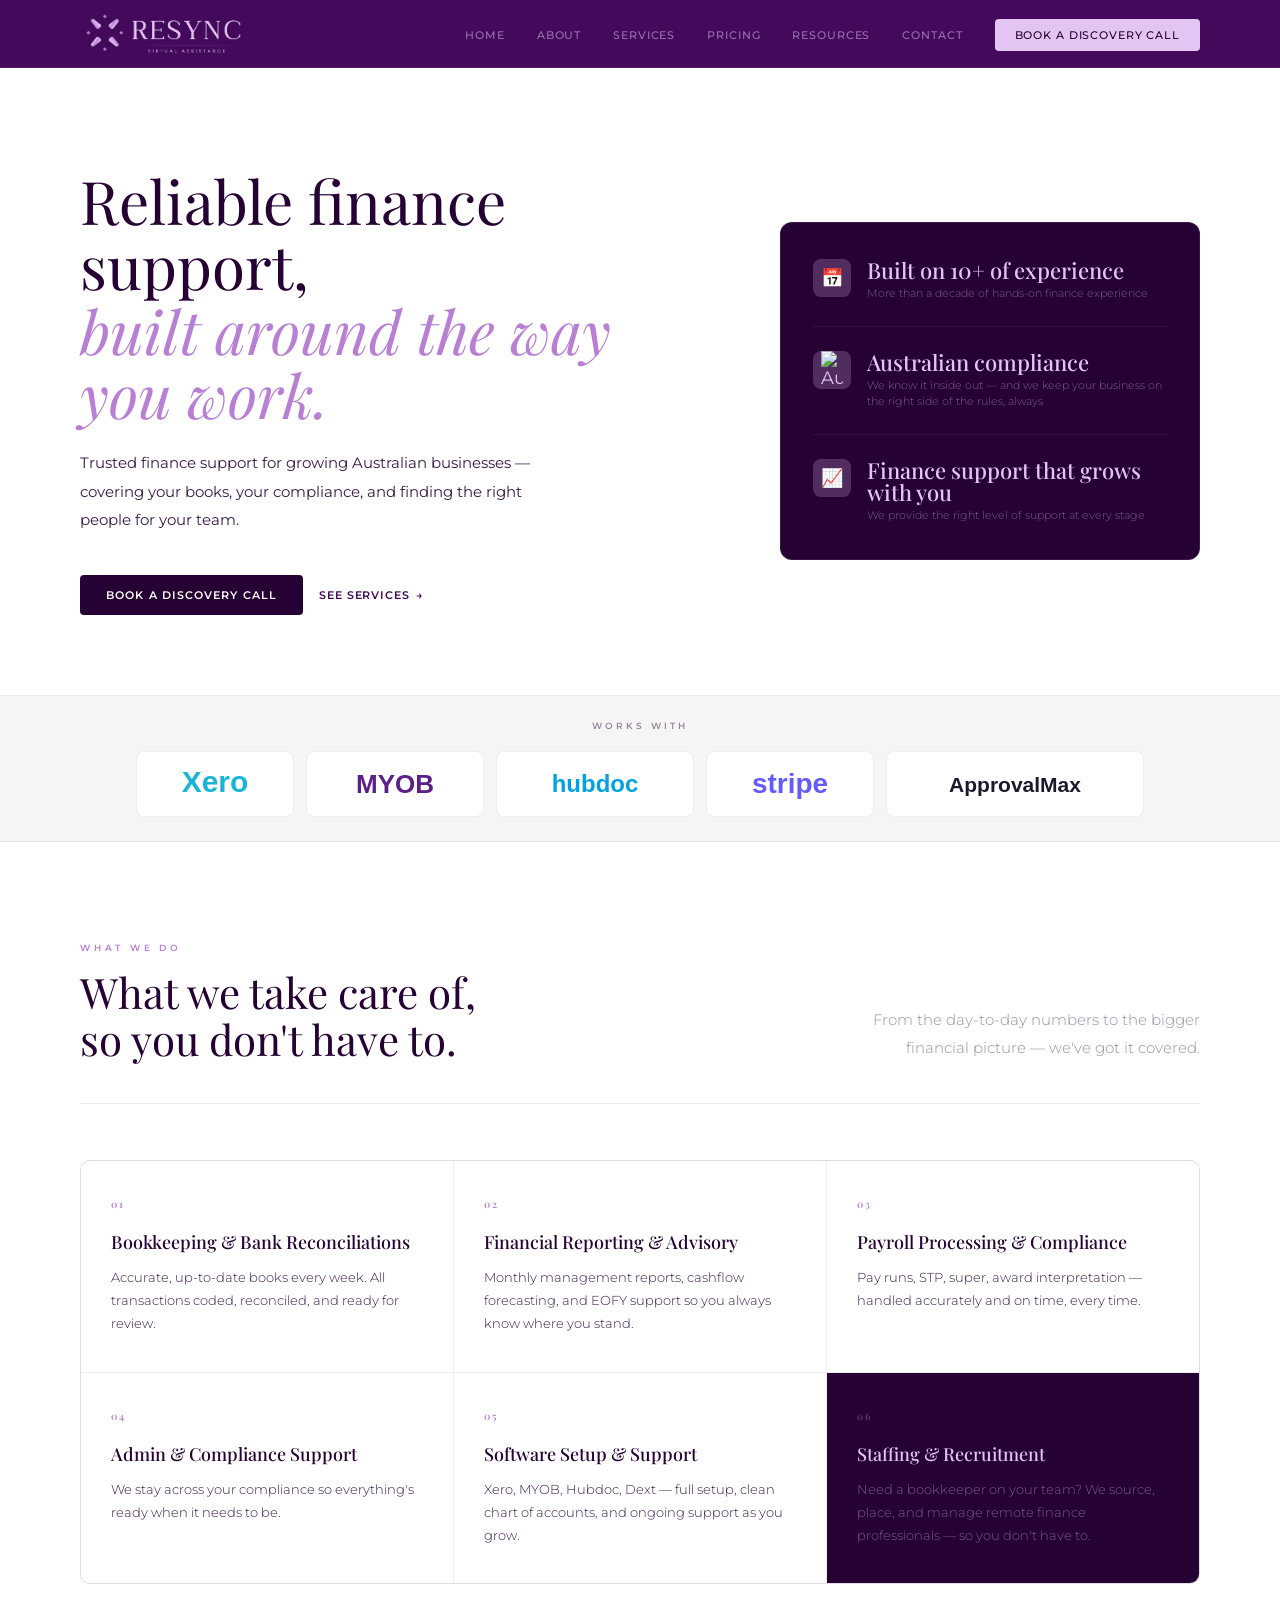
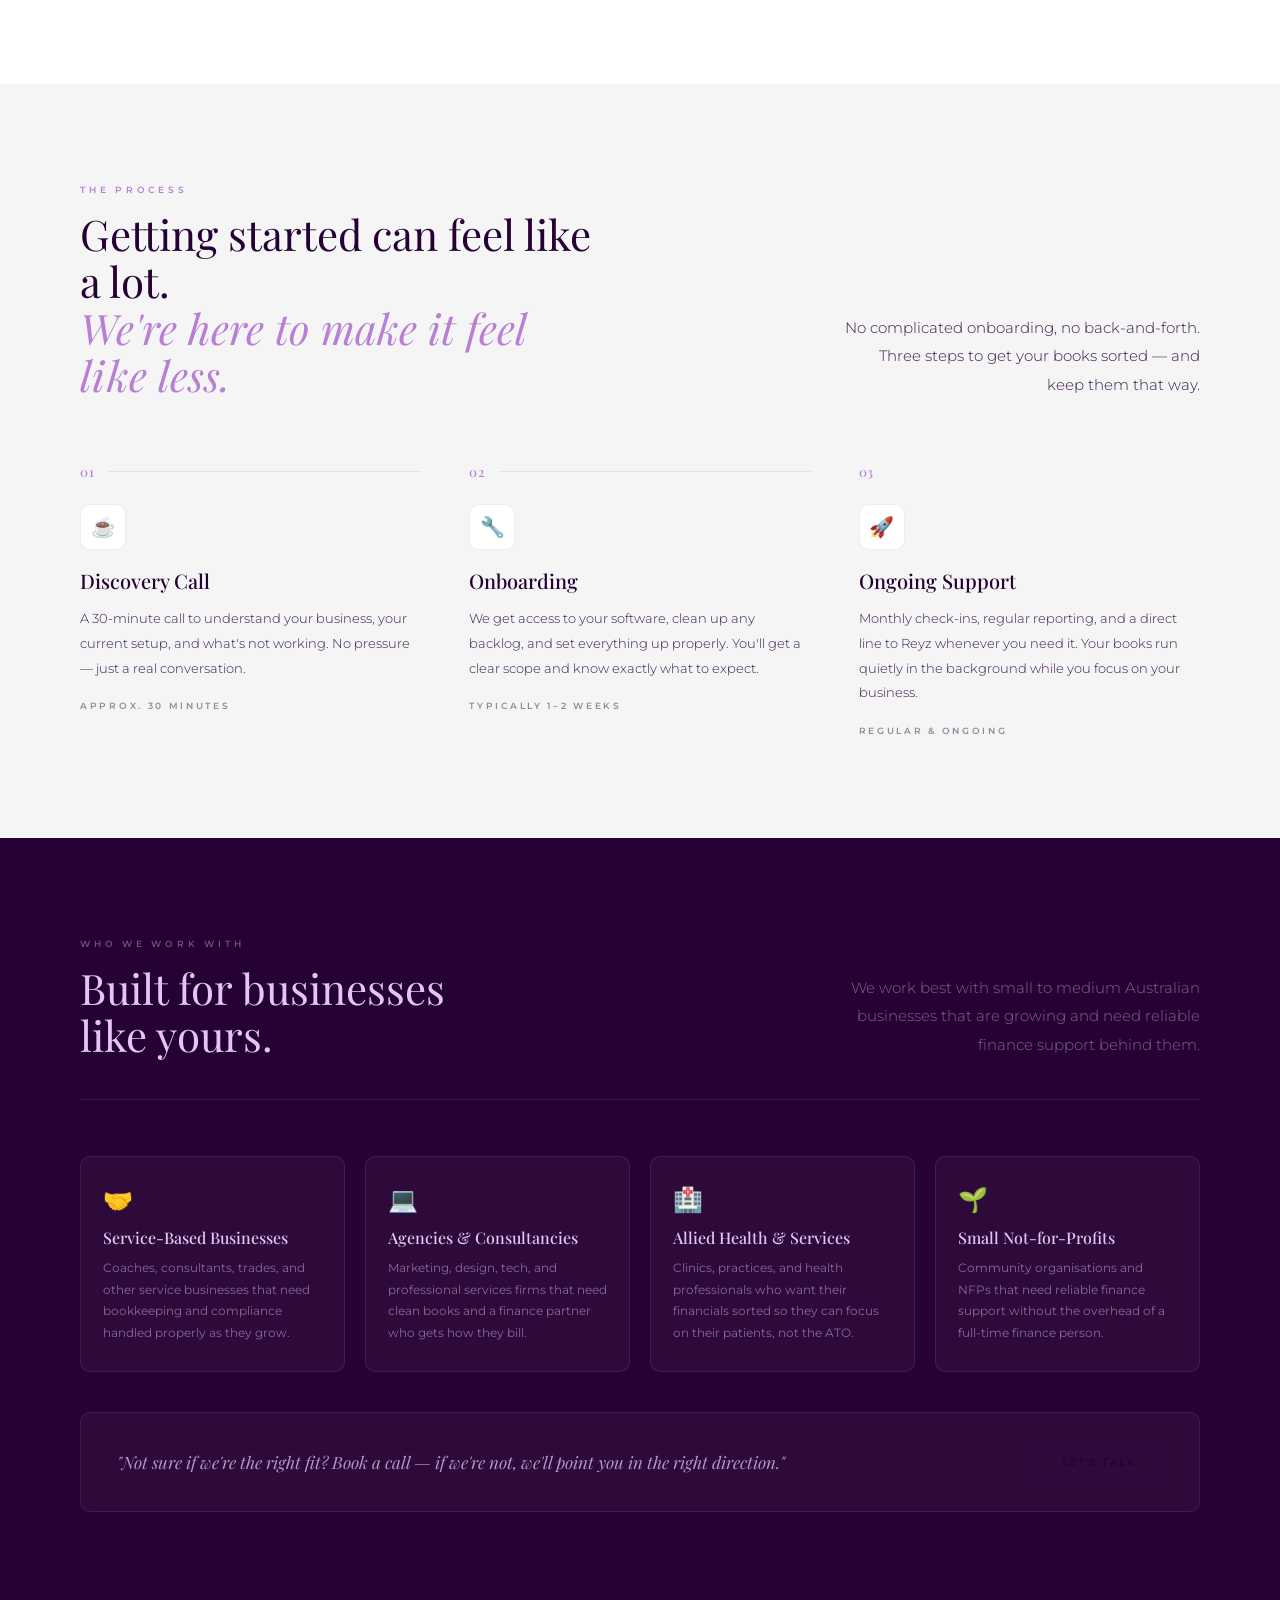
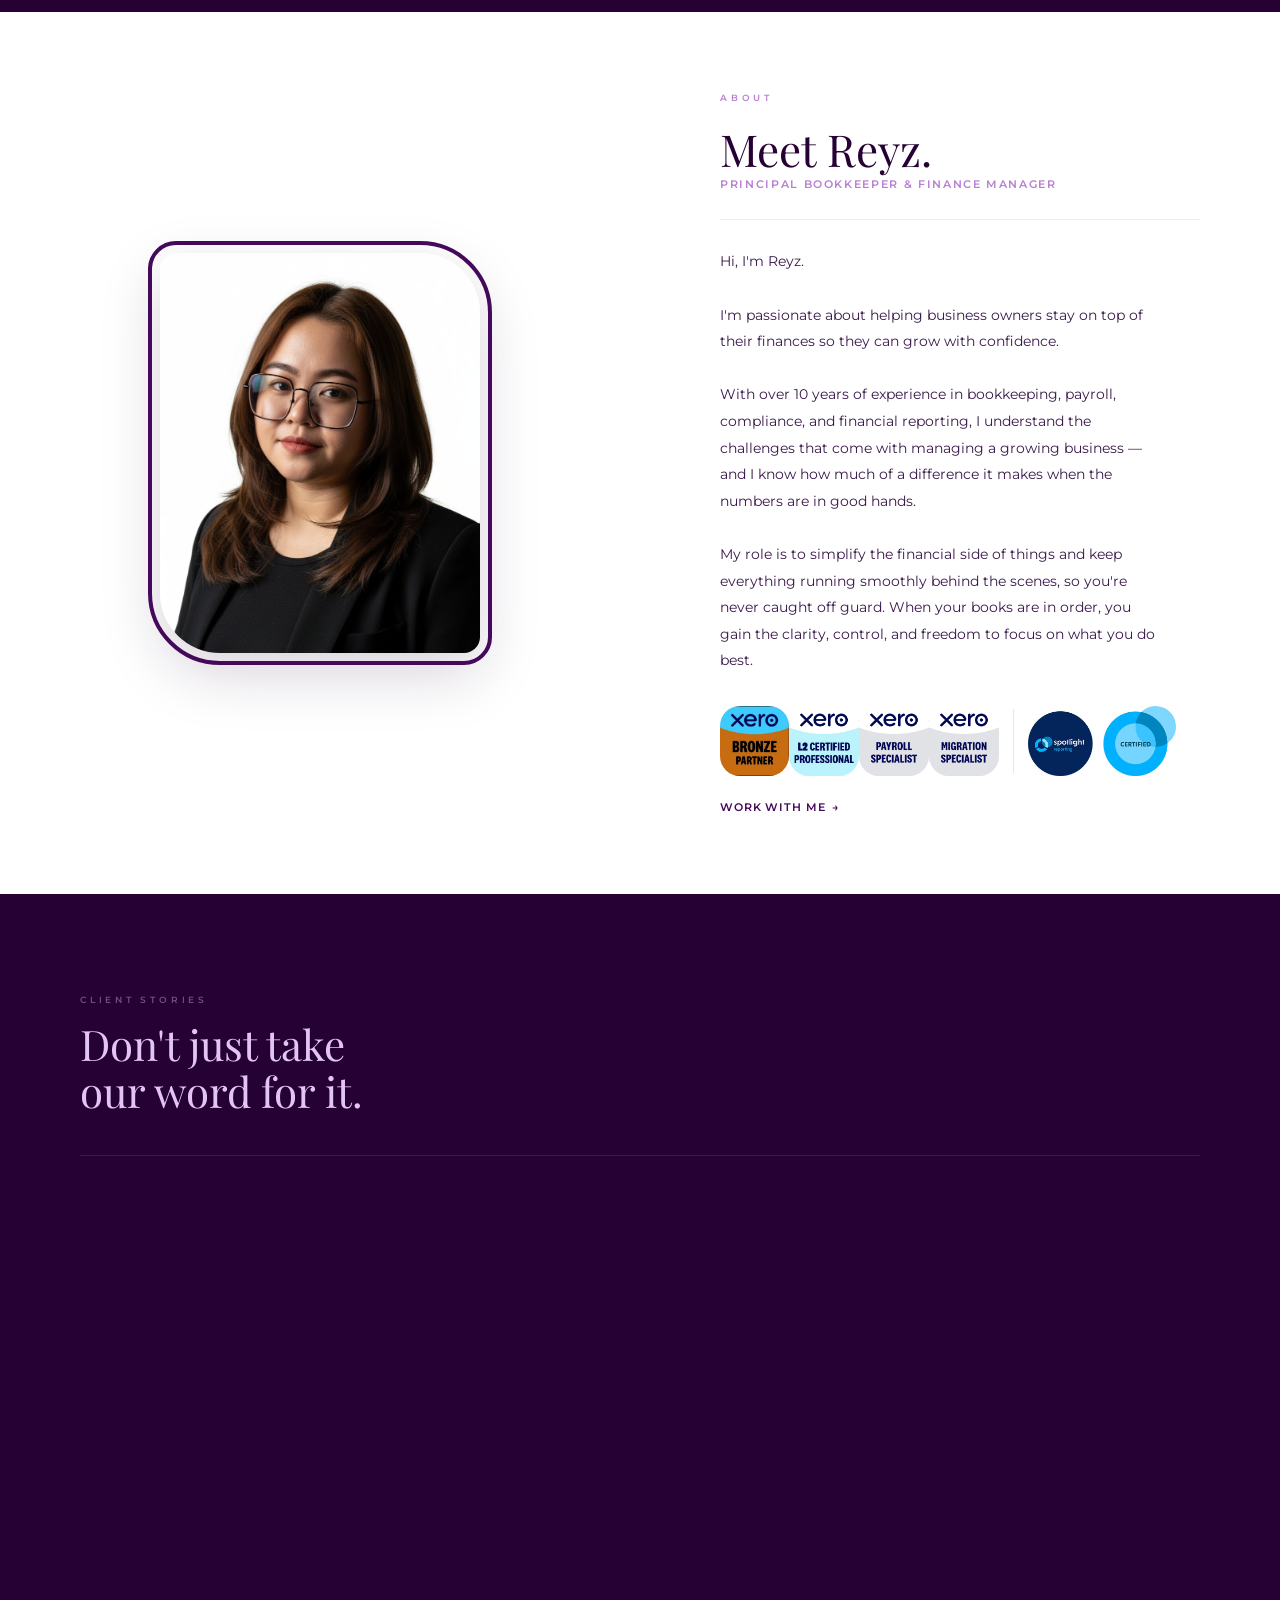
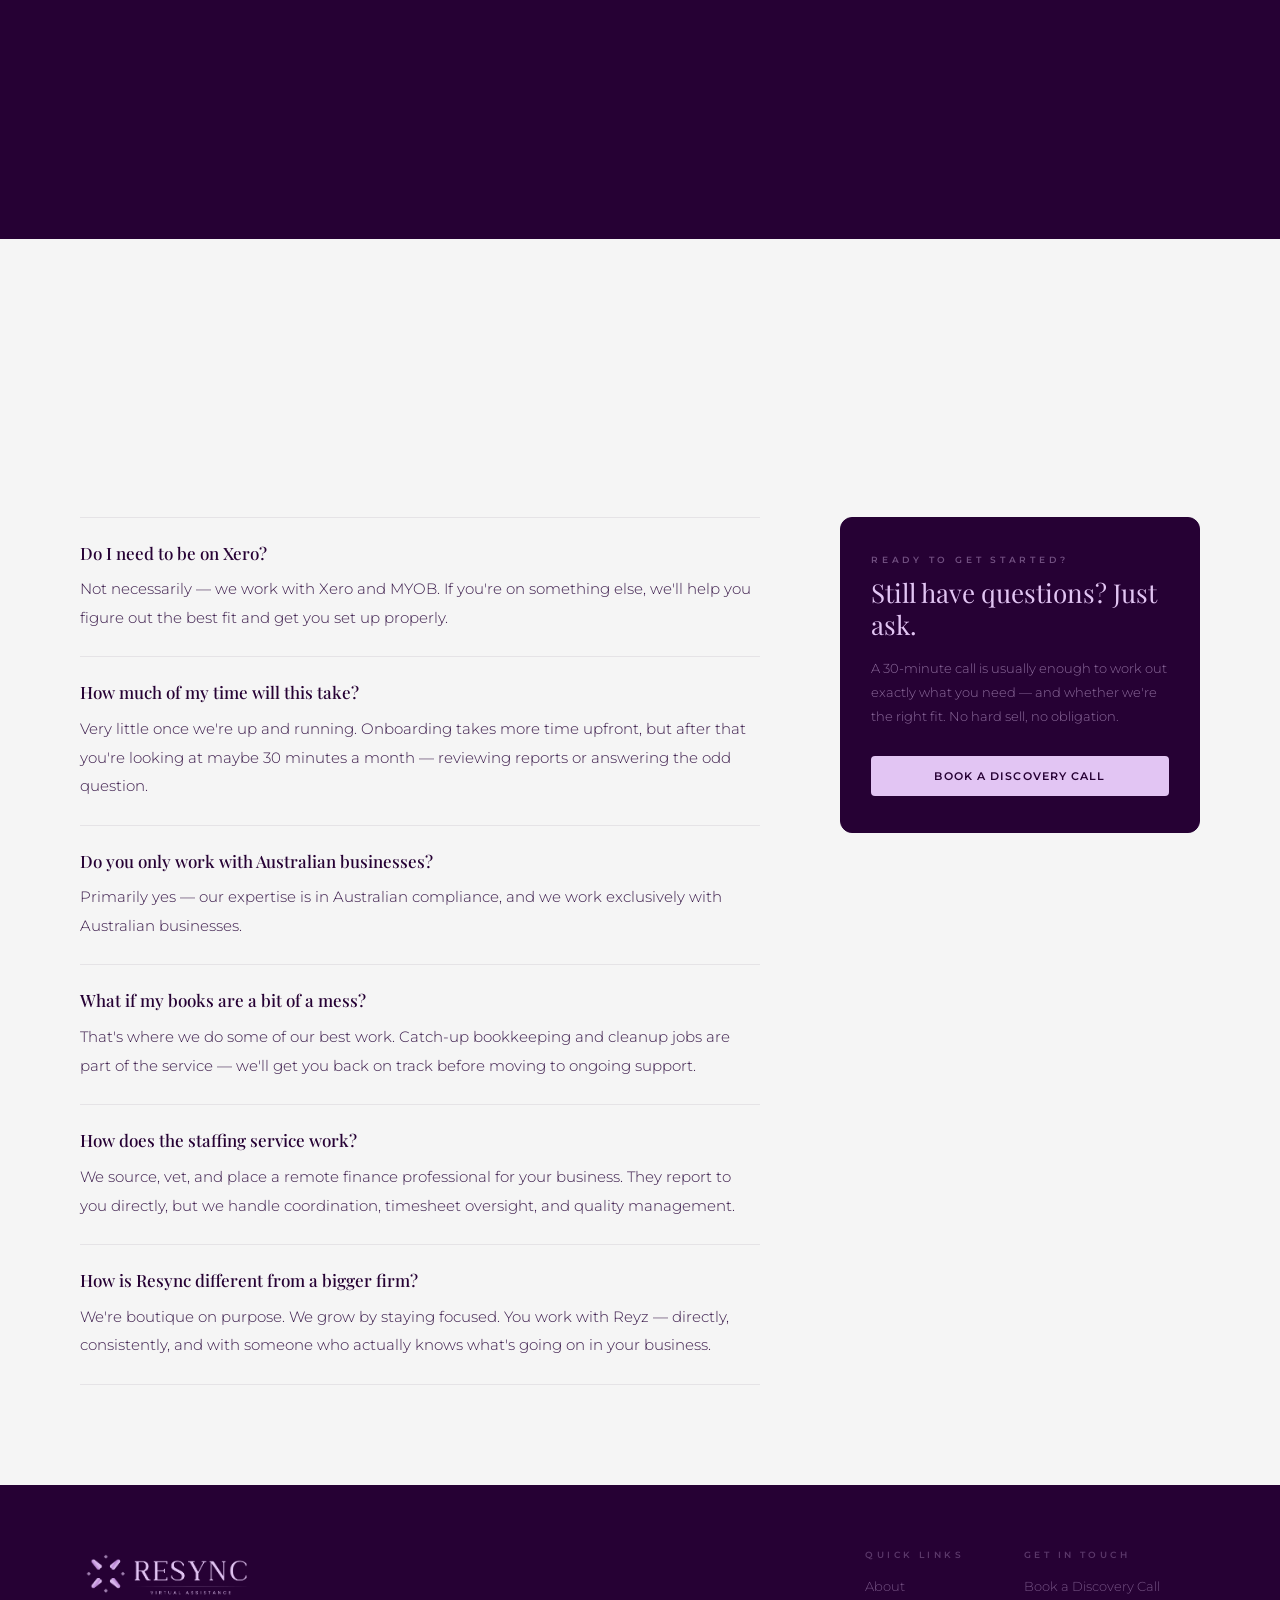
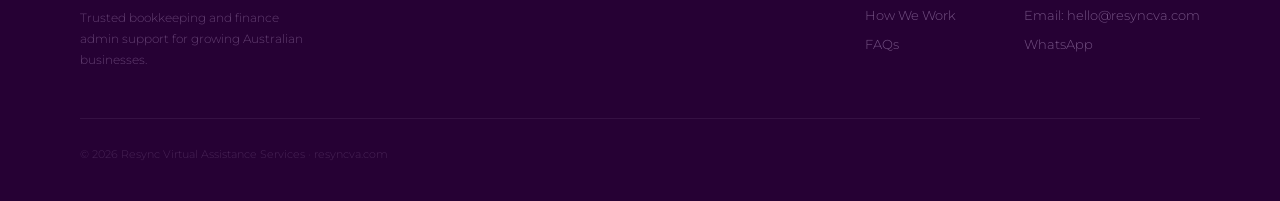
==== commit 3c68355d: "Add Resources page nav/footer, update links and menu bars - Add Resources link to nav on index, serv" ====
--- a/index.html
+++ b/index.html
@@ -32,6 +32,7 @@
     <li><a href="#about">About</a></li>
     <li><a href="services.html">Services</a></li>
     <li><a href="pricing.html">Pricing</a></li>
+    <li><a href="resources.html">Resources</a></li>
     <li><a href="contact.html">Contact</a></li>
     <li><a href="#" data-booking-link class="nav-cta">Book a Discovery Call</a></li>
   </ul>
